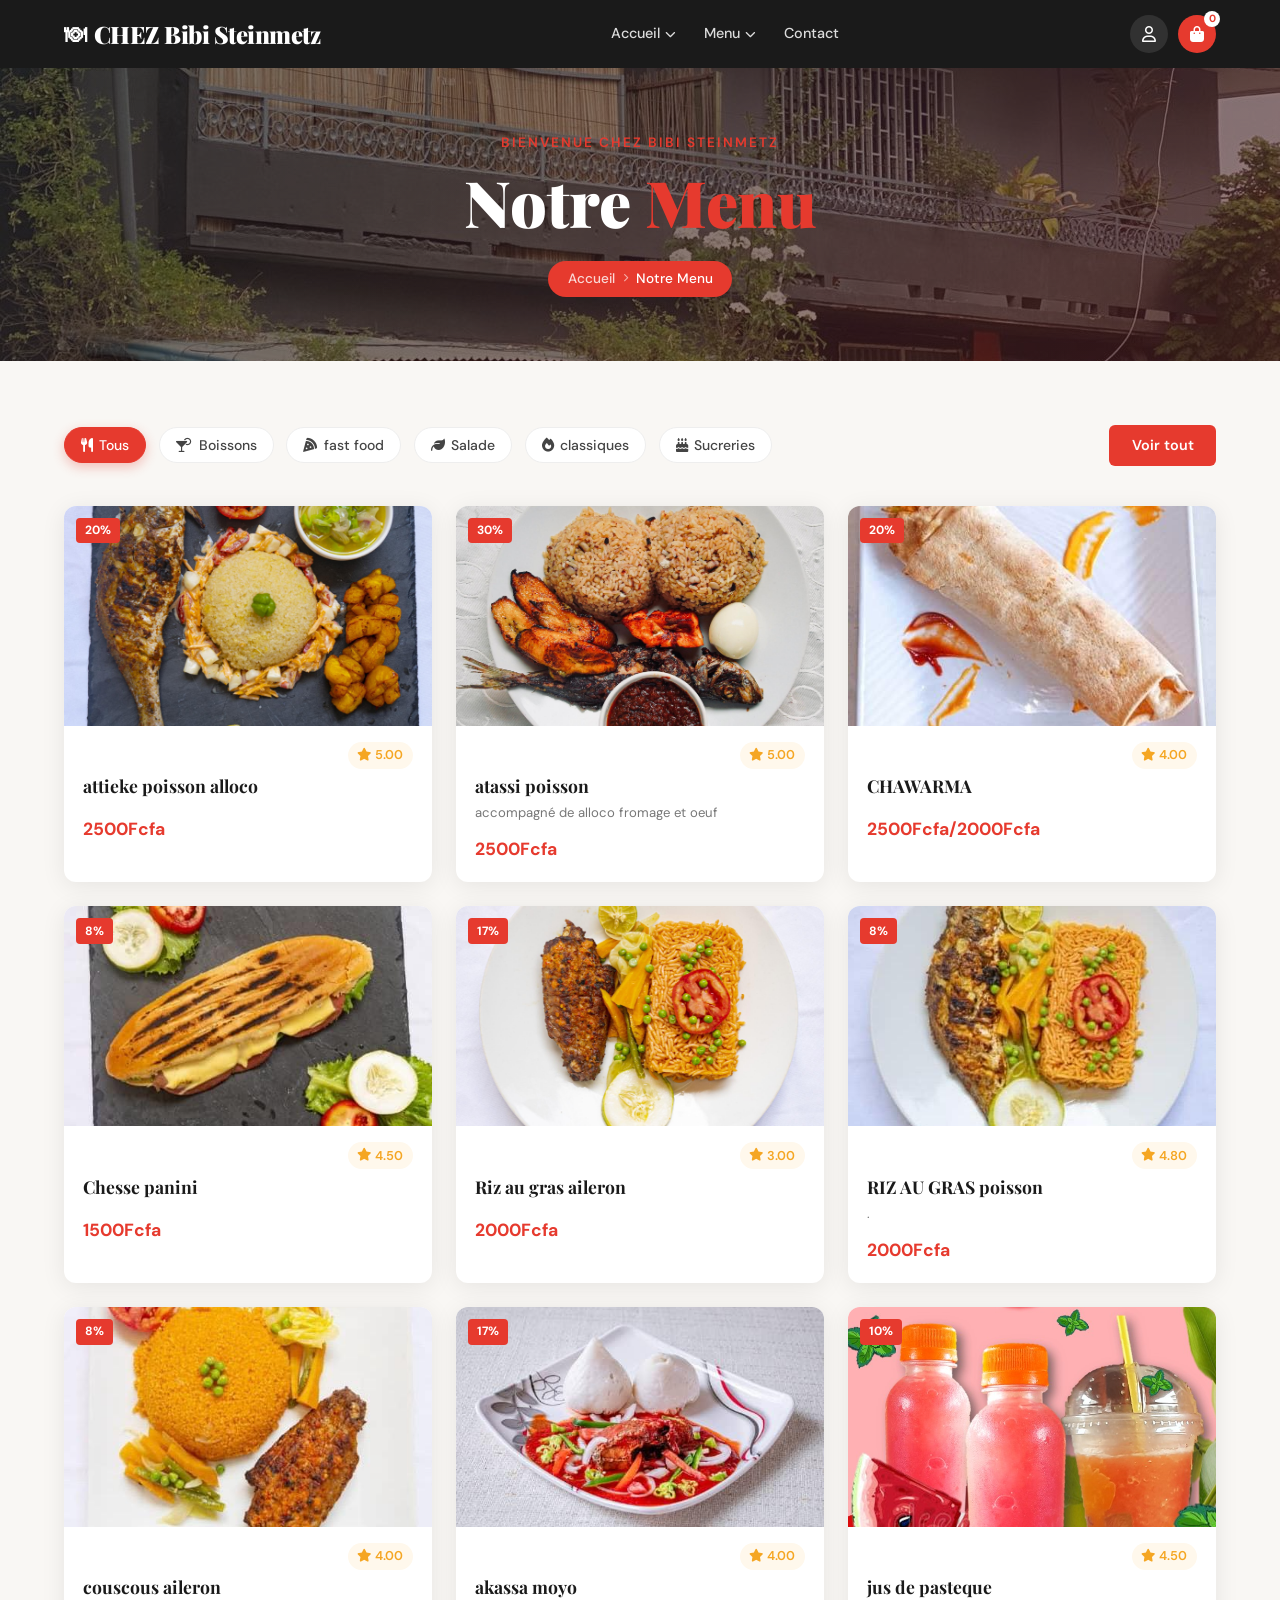
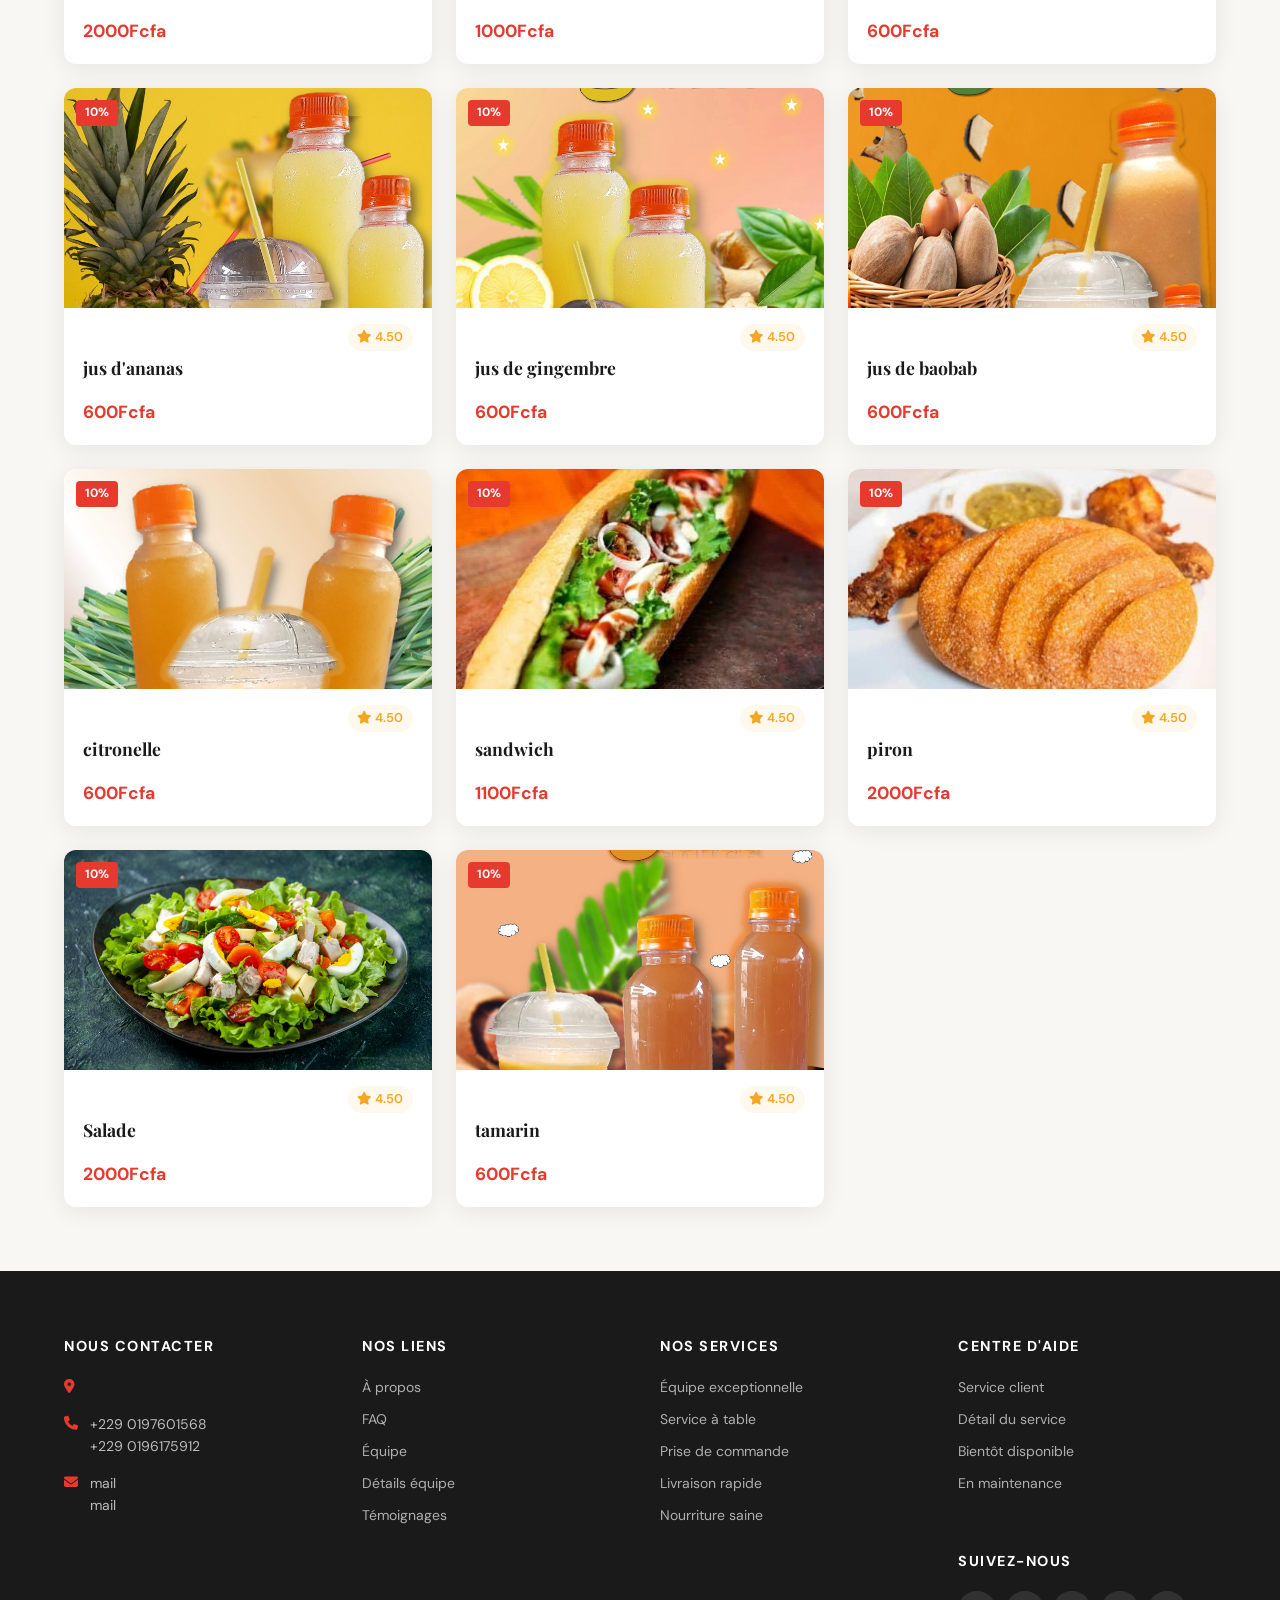
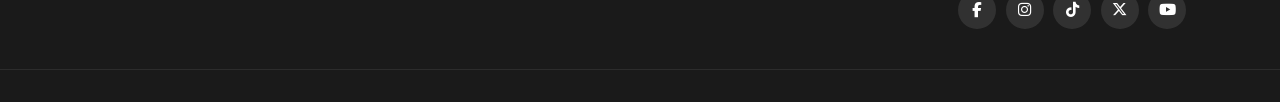
==== index.html @ c436e73c "premier commit" ====
<!DOCTYPE html>
<html lang="fr">
<head>
  <meta charset="UTF-8" />
  <meta name="viewport" content="width=device-width, initial-scale=1.0"/>
  <title>CHEZ Bibi Steinmetz</title>
  <link rel="stylesheet" href="style.css" />
  <!-- Google Fonts -->
  <link href="https://fonts.googleapis.com/css2?family=Playfair+Display:wght@700;900&family=DM+Sans:wght@300;400;500;600&display=swap" rel="stylesheet"/>
  <!-- Font Awesome pour les icônes -->
  <link rel="stylesheet" href="https://cdnjs.cloudflare.com/ajax/libs/font-awesome/6.5.0/css/all.min.css"/>
</head>
<body>

  <!-- ========================================
       HEADER / NAVIGATION
  ======================================== -->
  <header class="header" id="header">
    <div class="container header__inner">

      <!-- Logo -->
      <a href="#" class="header__logo">
        <span class="logo-icon">🍽</span>
        <span class="logo-text">CHEZ Bibi Steinmetz</span>
      </a>

      <!-- Navigation principale -->
      <nav class="header__nav" id="mainNav">
        <ul class="nav__list">
          <li class="nav__item nav__item--dropdown">
            <a href="#">Accueil <i class="fa-solid fa-chevron-down fa-xs"></i></a>
            <ul class="dropdown">
              <li><a href="#">Bienvenue</a></li>
              <li><a href="#">Notre histoire</a></li>
            </ul>
          </li>
          
          <li class="nav__item nav__item--dropdown">
            <a href="#">Menu <i class="fa-solid fa-chevron-down fa-xs"></i></a>
            <ul class="dropdown">
              <li><a href="#">Menu du jour</a></li>
              <li><a href="#">Carte complète</a></li>
            </ul>
          </li>
          
          <li class="nav__item">
            <a href="#verbas">Contact</a>
          </li>
        </ul>
      </nav>

      <!-- Actions header (compte + panier) -->
      <div class="header__actions">
        <a href="#" class="header__btn" aria-label="Mon compte">
          <i class="fa-regular fa-user"></i>
        </a>
        <a href="#" class="header__btn header__btn--cart" aria-label="Panier">
          <i class="fa-solid fa-bag-shopping"></i>
          <span class="cart-count">0</span>
        </a>
        <!-- Hamburger (mobile) -->
        <button class="hamburger" id="hamburger" aria-label="Menu">
          <span></span><span></span><span></span>
        </button>
      </div>

    </div>
  </header>

  <!-- ========================================
       HERO SECTION
  ======================================== -->
  <section class="hero">
    <div class="hero__overlay"></div>
    <img src="image1.jpeg" alt="Fond du restaurant" class="hero__bg" data-placeholder=""/>
    <div class="container hero__content">
      <p class="hero__eyebrow">Bienvenue Chez Bibi Steinmetz</p>
      <h1 class="hero__title">Notre <em>Menu</em></h1>
      <!-- Fil d'Ariane -->
      <nav class="breadcrumb" aria-label="Fil d'Ariane">
        <a href="#">Accueil</a>
        <span class="breadcrumb__sep"><i class="fa-solid fa-chevron-right fa-xs"></i></span>
        <span> Notre Menu </span>
      </nav>
    </div>
  </section>

  <!-- ========================================
       SECTION MENU
  ======================================== -->
  <section class="menu-section" id="menu">
    <div class="container">

      <!-- Filtres catégories -->
      <div class="menu-filters" role="tablist" aria-label="Catégories du menu">
        <button class="filter-btn filter-btn--active" data-filter="all" role="tab">
          <i class="fa-solid fa-utensils"></i> Tous
        </button>
        <button class="filter-btn" data-filter="drinks" role="tab">
          <i class="fa-solid fa-martini-glass-citrus"></i> Boissons
        </button>
        <button class="filter-btn" data-filter="pizza" role="tab">
          <i class="fa-solid fa-pizza-slice"></i> fast food
        </button>
        <button class="filter-btn" data-filter="salad" role="tab">
          <i class="fa-solid fa-leaf"></i> Salade
        </button>
        <button class="filter-btn" data-filter="spicy" role="tab">
          <i class="fa-solid fa-fire"></i> classiques
        </button>
        <button class="filter-btn" data-filter="sweets" role="tab">
          <i class="fa-solid fa-cake-candles"></i> Sucreries
        </button>
        <a href="#" class="btn btn--primary menu-filters__cta">Voir tout</a>
      </div>

      <!-- Grille des plats -->
      <div class="menu-grid" id="menuGrid">

        <!-- ---- CARTE 1 ---- -->
        <article class="menu-card" data-category="spicy">
          <div class="menu-card__img-wrap">
            <span class="menu-card__badge">20%</span>
            <img src="ATT.jpeg" alt=" " class="menu-card__img" data-placeholder=" "/>
            <div class="menu-card__overlay">
              <button class="menu-card__quick-add" aria-label="Ajouter au panier">
                <i class="fa-solid fa-cart-plus"></i>
              </button>
            </div>
          </div>
          <div class="menu-card__body">
            <div class="menu-card__meta">
              <span class="menu-card__rating"><i class="fa-solid fa-star"></i> 5.00</span>
            </div>
            <h3 class="menu-card__title">attieke poisson alloco</h3>
            <p class="menu-card__desc"></p>
            <span class="menu-card__price">2500Fcfa</span>
          </div>
        </article>

        <!-- ---- CARTE 2 ---- -->
        <article class="menu-card" data-category="spicy">
          <div class="menu-card__img-wrap">
            <span class="menu-card__badge">30%</span>
            <img src="atss.jpeg" alt=" " class="menu-card__img" data-placeholder=" "/>
            <div class="menu-card__overlay">
              <button class="menu-card__quick-add" aria-label="Ajouter au panier">
                <i class="fa-solid fa-cart-plus"></i>
              </button>
            </div>
          </div>
          <div class="menu-card__body">
            <div class="menu-card__meta">
              <span class="menu-card__rating"><i class="fa-solid fa-star"></i> 5.00</span>
            </div>
            <h3 class="menu-card__title">atassi poisson </h3>
            <p class="menu-card__desc">accompagné de alloco fromage et oeuf </p>
            <span class="menu-card__price">2500Fcfa</span>
          </div>
        </article>

        <!-- ---- CARTE 3 ---- -->
        <article class="menu-card" data-category="pizza">
          <div class="menu-card__img-wrap">
            <span class="menu-card__badge">20%</span>
            <img src="chawarma.jpeg" alt="" class="menu-card__img" data-placeholder=""/>
            <div class="menu-card__overlay">
              <button class="menu-card__quick-add" aria-label="Ajouter au panier">
                <i class="fa-solid fa-cart-plus"></i>
              </button>
            </div>
          </div>
          <div class="menu-card__body">
            <div class="menu-card__meta">
              <span class="menu-card__rating"><i class="fa-solid fa-star"></i> 4.00</span>
            </div>
            <h3 class="menu-card__title">CHAWARMA</h3>
            <p class="menu-card__desc"></p>
            <span class="menu-card__price">2500Fcfa/2000Fcfa</span>
          </div>
        </article>

        <!-- ---- CARTE 4 ---- -->
        <article class="menu-card" data-category="pizza">
          <div class="menu-card__img-wrap">
            <span class="menu-card__badge">8%</span>
            <img src="paninicheese.jpeg" alt=" " class="menu-card__img" data-placeholder=" "/>
            <div class="menu-card__overlay">
              <button class="menu-card__quick-add" aria-label="Ajouter au panier">
                <i class="fa-solid fa-cart-plus"></i>
              </button>
            </div>
          </div>
          <div class="menu-card__body">
            <div class="menu-card__meta">
              <span class="menu-card__rating"><i class="fa-solid fa-star"></i> 4.50</span>
            </div>
            <h3 class="menu-card__title">Chesse panini</h3>
            <p class="menu-card__desc"></p>
            <span class="menu-card__price">1500Fcfa</span>
          </div>
        </article>

        <!-- ---- CARTE 5 ---- -->
        <article class="menu-card" data-category="spicy">
          <div class="menu-card__img-wrap">
            <span class="menu-card__badge">17%</span>
            <img src="RGAILERON.jpeg" alt=" " class="menu-card__img" data-placeholder=" "/>
            <div class="menu-card__overlay">
              <button class="menu-card__quick-add" aria-label="Ajouter au panier">
                <i class="fa-solid fa-cart-plus"></i>
              </button>
            </div>
          </div>
          <div class="menu-card__body">
            <div class="menu-card__meta">
              <span class="menu-card__rating"><i class="fa-solid fa-star"></i> 3.00</span>
            </div>
            <h3 class="menu-card__title">Riz au gras aileron</h3>
            <p class="menu-card__desc">   </p>
            <span class="menu-card__price">2000Fcfa</span>
          </div>
        </article>

        <!-- ---- CARTE 6 ---- -->
        <article class="menu-card" data-category="spicy">
          <div class="menu-card__img-wrap">
            <span class="menu-card__badge">8%</span>
            <img src="RGPOISSON.jpeg" alt="" class="menu-card__img" data-placeholder=""/>
            <div class="menu-card__overlay">
              <button class="menu-card__quick-add" aria-label="Ajouter au panier">
                <i class="fa-solid fa-cart-plus"></i>
              </button>
            </div>
          </div>
          <div class="menu-card__body">
            <div class="menu-card__meta">
              <span class="menu-card__rating"><i class="fa-solid fa-star"></i> 4.80</span>
            </div>
            <h3 class="menu-card__title">RIZ AU GRAS poisson</h3>
            <p class="menu-card__desc">.</p>
            <span class="menu-card__price">2000Fcfa</span>
          </div>
        </article>

        <!-- ---- CARTE 7 ---- -->
        <article class="menu-card" data-category="spicy">
          <div class="menu-card__img-wrap">
            <span class="menu-card__badge">8%</span>
            <img src="ccaileron.jpeg" alt="" class="menu-card__img" data-placeholder=""/>
            <div class="menu-card__overlay">
              <button class="menu-card__quick-add" aria-label="Ajouter au panier">
                <i class="fa-solid fa-cart-plus"></i>
              </button>
            </div>
          </div>
          <div class="menu-card__body">
            <div class="menu-card__meta">
              <span class="menu-card__rating"><i class="fa-solid fa-star"></i> 4.00</span>
            </div>
            <h3 class="menu-card__title">couscous aileron</h3>
            <p class="menu-card__desc"></p>
            <span class="menu-card__price">2000Fcfa</span>
          </div>
        </article>

        <!-- ---- CARTE 8 ---- -->
        <article class="menu-card" data-category="spicy">
          <div class="menu-card__img-wrap">
            <span class="menu-card__badge">17%</span>
            <img src="akassa.jpeg" alt="" class="menu-card__img" data-placeholder=""/>
            <div class="menu-card__overlay">
              <button class="menu-card__quick-add" aria-label="Ajouter au panier">
                <i class="fa-solid fa-cart-plus"></i>
              </button>
            </div>
          </div>
          <div class="menu-card__body">
            <div class="menu-card__meta">
              <span class="menu-card__rating"><i class="fa-solid fa-star"></i> 4.00</span>
            </div>
            <h3 class="menu-card__title">akassa moyo</h3>
            <p class="menu-card__desc"></p>
            <span class="menu-card__price">1000Fcfa</span>
          </div>
        </article>

        <!-- ---- CARTE 9 ---- -->
        <article class="menu-card" data-category="drinks">
          <div class="menu-card__img-wrap">
            <span class="menu-card__badge">10%</span>
            <img src="pasteque.jpeg" alt="" class="menu-card__img" data-placeholder=""/>
            <div class="menu-card__overlay">
              <button class="menu-card__quick-add" aria-label="Ajouter au panier">
                <i class="fa-solid fa-cart-plus"></i>
              </button>
            </div>
          </div>
          <div class="menu-card__body">
            <div class="menu-card__meta">
              <span class="menu-card__rating"><i class="fa-solid fa-star"></i> 4.50</span>
            </div>
            <h3 class="menu-card__title">jus de pasteque</h3>
            <p class="menu-card__desc"></p>
            <span class="menu-card__price">600Fcfa</span>
          </div>
        </article>


         <!-- ---- CARTE 10---- -->
        <article class="menu-card" data-category="drinks">
          <div class="menu-card__img-wrap">
            <span class="menu-card__badge">10%</span>
            <img src="ananas.jpeg" alt="" class="menu-card__img" data-placeholder=""/>
            <div class="menu-card__overlay">
              <button class="menu-card__quick-add" aria-label="Ajouter au panier">
                <i class="fa-solid fa-cart-plus"></i>
              </button>
            </div>
          </div>
          <div class="menu-card__body">
            <div class="menu-card__meta">
              <span class="menu-card__rating"><i class="fa-solid fa-star"></i> 4.50</span>
            </div>
            <h3 class="menu-card__title">jus d'ananas</h3>
            <p class="menu-card__desc"></p>
            <span class="menu-card__price">600Fcfa</span>
          </div>
        </article>


         <!-- ---- CARTE 11 ---- -->
        <article class="menu-card" data-category="drinks">
          <div class="menu-card__img-wrap">
            <span class="menu-card__badge">10%</span>
            <img src="gingembre.jpeg" alt="" class="menu-card__img" data-placeholder=""/>
            <div class="menu-card__overlay">
              <button class="menu-card__quick-add" aria-label="Ajouter au panier">
                <i class="fa-solid fa-cart-plus"></i>
              </button>
            </div>
          </div>
          <div class="menu-card__body">
            <div class="menu-card__meta">
              <span class="menu-card__rating"><i class="fa-solid fa-star"></i> 4.50</span>
            </div>
            <h3 class="menu-card__title">jus de gingembre</h3>
            <p class="menu-card__desc"></p>
            <span class="menu-card__price">600Fcfa</span>
          </div>
        </article>


         <!-- ---- CARTE 12 ---- -->
        <article class="menu-card" data-category="drinks">
          <div class="menu-card__img-wrap">
            <span class="menu-card__badge">10%</span>
            <img src="baobab.jpeg" alt="" class="menu-card__img" data-placeholder=""/>
            <div class="menu-card__overlay">
              <button class="menu-card__quick-add" aria-label="Ajouter au panier">
                <i class="fa-solid fa-cart-plus"></i>
              </button>
            </div>
          </div>
          <div class="menu-card__body">
            <div class="menu-card__meta">
              <span class="menu-card__rating"><i class="fa-solid fa-star"></i> 4.50</span>
            </div>
            <h3 class="menu-card__title">jus de baobab</h3>
            <p class="menu-card__desc"></p>
            <span class="menu-card__price">600Fcfa</span>
          </div>
        </article>
         <!-- ---- CARTE 13 ---- -->
        <article class="menu-card" data-category="drinks">
          <div class="menu-card__img-wrap">
            <span class="menu-card__badge">10%</span>
            <img src="citronelle.jpeg" alt="" class="menu-card__img" data-placeholder=""/>
            <div class="menu-card__overlay">
              <button class="menu-card__quick-add" aria-label="Ajouter au panier">
                <i class="fa-solid fa-cart-plus"></i>
              </button>
            </div>
          </div>
          <div class="menu-card__body">
            <div class="menu-card__meta">
              <span class="menu-card__rating"><i class="fa-solid fa-star"></i> 4.50</span>
            </div>
            <h3 class="menu-card__title">citronelle</h3>
            <p class="menu-card__desc"></p>
            <span class="menu-card__price">600Fcfa</span>
          </div>
        </article>
         <!-- ---- CARTE 14 ---- -->
        <article class="menu-card" data-category="pizza">
          <div class="menu-card__img-wrap">
            <span class="menu-card__badge">10%</span>
            <img src="sandwich.jpeg" alt="" class="menu-card__img" data-placeholder=""/>
            <div class="menu-card__overlay">
              <button class="menu-card__quick-add" aria-label="Ajouter au panier">
                <i class="fa-solid fa-cart-plus"></i>
              </button>
            </div>
          </div>
          <div class="menu-card__body">
            <div class="menu-card__meta">
              <span class="menu-card__rating"><i class="fa-solid fa-star"></i> 4.50</span>
            </div>
            <h3 class="menu-card__title">sandwich</h3>
            <p class="menu-card__desc"></p>
            <span class="menu-card__price">1100Fcfa</span>
          </div>
        </article>
         <!-- ---- CARTE 15---- -->
        <article class="menu-card" data-category="spicy">
          <div class="menu-card__img-wrap">
            <span class="menu-card__badge">10%</span>
            <img src="eba.jpeg" alt="" class="menu-card__img" data-placeholder=""/>
            <div class="menu-card__overlay">
              <button class="menu-card__quick-add" aria-label="Ajouter au panier">
                <i class="fa-solid fa-cart-plus"></i>
              </button>
            </div>
          </div>
          <div class="menu-card__body">
            <div class="menu-card__meta">
              <span class="menu-card__rating"><i class="fa-solid fa-star"></i> 4.50</span>
            </div>
            <h3 class="menu-card__title">piron</h3>
            <p class="menu-card__desc"></p>
            <span class="menu-card__price">2000Fcfa</span>
          </div>
        </article>
         <!-- ---- CARTE 16---- -->
        <article class="menu-card" data-category="salad">
          <div class="menu-card__img-wrap">
            <span class="menu-card__badge">10%</span>
            <img src="top-view-homemade-delicious-salad-with-many-ingredients-plate-black-green-mix-colors-background.jpg" alt="" class="menu-card__img" data-placeholder=""/>
            <div class="menu-card__overlay">
              <button class="menu-card__quick-add" aria-label="Ajouter au panier">
                <i class="fa-solid fa-cart-plus"></i>
              </button>
            </div>
          </div>
          <div class="menu-card__body">
            <div class="menu-card__meta">
              <span class="menu-card__rating"><i class="fa-solid fa-star"></i> 4.50</span>
            </div>
            <h3 class="menu-card__title">Salade</h3>
            <p class="menu-card__desc"></p>
            <span class="menu-card__price">2000Fcfa</span>
          </div>
        </article>
         <!-- ---- CARTE 17---- -->
        <article class="menu-card" data-category="drinks">
          <div class="menu-card__img-wrap">
            <span class="menu-card__badge">10%</span>
            <img src="tamarin.jpeg" alt="" class="menu-card__img" data-placeholder=""/>
            <div class="menu-card__overlay">
              <button class="menu-card__quick-add" aria-label="Ajouter au panier">
                <i class="fa-solid fa-cart-plus"></i>
              </button>
            </div>
          </div>
          <div class="menu-card__body">
            <div class="menu-card__meta">
              <span class="menu-card__rating"><i class="fa-solid fa-star"></i> 4.50</span>
            </div>
            <h3 class="menu-card__title">tamarin</h3>
            <p class="menu-card__desc"></p>
            <span class="menu-card__price">600Fcfa</span>
          </div>
        </article>
        
        
        



      </div><!-- /menu-grid -->
    </div>
  </section>

  <!-- ========================================
       FOOTER
  ======================================== -->
  <footer class="footer" id="verbas">
    <div class="container footer__grid">

      <!-- Colonne 1 — Contact -->
      <div class="footer__col">
        <h4 class="footer__heading">Nous Contacter</h4>
        <ul class="footer__contact-list">
          <li>
            <i class="fa-solid fa-location-dot footer__icon"></i>
            <span><br></span>
          </li>
          <li>
            <i class="fa-solid fa-phone footer__icon"></i>
            <span>+229 0197601568<br>+229 0196175912</span>
          </li>
          <li>
            <i class="fa-solid fa-envelope footer__icon"></i>
            <span>
              <a href="dam.bibi3@gmail.com">mail</a><br>
              <a href="mailto:info@exam">mail</a>
            </span>
          </li>
        </ul>
      </div>

      <!-- Colonne 2 — Liens -->
      <div class="footer__col">
        <h4 class="footer__heading">Nos Liens</h4>
        <ul class="footer__links">
          <li><a href="#">À propos</a></li>
          <li><a href="#">FAQ</a></li>
          <li><a href="#">Équipe</a></li>
          <li><a href="#">Détails équipe</a></li>
          <li><a href="#">Témoignages</a></li>
        </ul>
      </div>

      <!-- Colonne 3 — Services -->
      <div class="footer__col">
        <h4 class="footer__heading">Nos Services</h4>
        <ul class="footer__links">
          <li><a href="#">Équipe exceptionnelle</a></li>
          <li><a href="#">Service à table</a></li>
          <li><a href="#">Prise de commande</a></li>
          <li><a href="#">Livraison rapide</a></li>
          <li><a href="#">Nourriture saine</a></li>
        </ul>
      </div>

      <!-- Colonne 4 — Aide + Réseaux sociaux -->
      <div class="footer__col">
        <h4 class="footer__heading">Centre d'aide</h4>
        <ul class="footer__links">
          <li><a href="#">Service client</a></li>
          <li><a href="#">Détail du service</a></li>
          <li><a href="#">Bientôt disponible</a></li>
          <li><a href="#">En maintenance</a></li>
          <li><a href="#"></a></li>
        </ul>

        <!-- Réseaux sociaux -->
        <div class="footer__social">
          <h4 class="footer__heading footer__heading--social">Suivez-nous</h4>
          <div class="social-links">
            <!-- Facebook -->
            <a href="https://www.facebook.com/share/1UNjU7PYBx/?mibextid=wwXIfr" target="_blank" rel="noopener noreferrer" class="social-links__btn social-links__btn--facebook" aria-label="Facebook">
              <i class="fa-brands fa-facebook-f"></i>
            </a>
            <!-- Instagram -->
            <a href="https://www.instagram.com/bibisteinmetz1?igsh=YnMxNjMzOW91Y3I0&utm_source=qr" target="_blank" rel="noopener noreferrer" class="social-links__btn social-links__btn--instagram" aria-label="Instagram">
              <i class="fa-brands fa-instagram"></i>
            </a>
            <!-- TikTok -->
            <a href="https://www.tiktok.com/@bibisteinmetz24?_r=1&_t=ZS-95FmIN9PRcD" target="_blank" rel="noopener noreferrer" class="social-links__btn social-links__btn--tiktok" aria-label="TikTok">
              <i class="fa-brands fa-tiktok"></i>
            </a>
            <!-- Twitter / X -->
            <a href="https://twitter.com" target="_blank" rel="noopener noreferrer" class="social-links__btn social-links__btn--twitter" aria-label="Twitter / X">
              <i class="fa-brands fa-x-twitter"></i>
            </a>
            <!-- YouTube -->
            <a href="https://youtube.com" target="_blank" rel="noopener noreferrer" class="social-links__btn social-links__btn--youtube" aria-label="YouTube">
              <i class="fa-brands fa-youtube"></i>
            </a>
          </div>
        </div>
      </div>

    </div><!-- /footer__grid -->

    <!-- Barre de bas de page -->
    <div class="footer__bottom">
      <div class="container footer__bottom-inner">
        <p class="footer__copy"></p>
        <p class="footer__website"></p>
        <p class="footer__credit"> <a href="#"></a></p>
      </div>
    </div>

  </footer>

  <!-- Bouton retour en haut -->
  <button class="scroll-top" id="scrollTop" aria-label="Retour en haut">
    <i class="fa-solid fa-arrow-up"></i>
  </button>

  <!-- ========================================
       SCRIPTS
  ======================================== -->
  <script>
    /* --- Hamburger mobile --- */
    const hamburger = document.getElementById('hamburger');
    const mainNav   = document.getElementById('mainNav');
    hamburger.addEventListener('click', () => {
      mainNav.classList.toggle('is-open');
      hamburger.classList.toggle('is-active');
    });

    /* --- Header sticky shadow --- */
    window.addEventListener('scroll', () => {
      document.getElementById('header').classList.toggle('header--scrolled', window.scrollY > 50);
    });

    /* --- Filtres du menu --- */
    /* --- Filtres du menu --- */
const filterBtns = document.querySelectorAll('.filter-btn');
const menuCards  = document.querySelectorAll('.menu-card');

filterBtns.forEach(btn => {
  btn.addEventListener('click', () => {
    filterBtns.forEach(b => b.classList.remove('filter-btn--active'));
    btn.classList.add('filter-btn--active');

    const filter = btn.dataset.filter;
    menuCards.forEach(card => {
      // "all" affiche TOUT, sinon on vérifie la catégorie
      if (filter === 'all') {
        card.style.display = '';
      } else {
        card.style.display = card.dataset.category === filter ? '' : 'none';
      }
    });
  });
});

    /* --- Remplacement placeholder photos --- */
    document.querySelectorAll('img[data-placeholder]').forEach(img => {
      if (!img.src || img.src === window.location.href) {
        img.alt = img.dataset.placeholder;
        img.style.background = '#e8e0d5';
        /* Affiche "PHOTO" en overlay si src vide */
        const wrap = img.closest('.menu-card__img-wrap, .hero');
        if (wrap && !wrap.querySelector('.ph-label')) {
          const lbl = document.createElement('span');
          lbl.className = 'ph-label';
          lbl.textContent = 'PHOTO';
          wrap.appendChild(lbl);
        }
      }
    });

    /* --- Scroll to top --- */
    const scrollTopBtn = document.getElementById('scrollTop');
    window.addEventListener('scroll', () => {
      scrollTopBtn.classList.toggle('visible', window.scrollY > 300);
    });
    scrollTopBtn.addEventListener('click', () => window.scrollTo({ top: 0, behavior: 'smooth' }));
  </script>

</body>
</html>
---- style.css ----
/* ============================================================
   SWIGO RESTAURANT — Feuille de style principale
   Structure :
   1. Variables CSS (couleurs, typo, espacements)
   2. Reset & base
   3. Utilitaires
   4. Header / Navigation
   5. Hero
   6. Section Menu (filtres + grille)
   7. Footer
   8. Bouton retour en haut
   9. Placeholder photos
   10. Responsive (tablette + mobile)
   ============================================================ */

/* ============================================================
   1. VARIABLES CSS
   ============================================================ */
:root {
  /* Palette principale */
  --clr-primary:      #e63a2e;   /* Rouge vif — boutons, badges, accents */
  --clr-primary-dark: #c22d22;   /* Rouge foncé — hover */
  --clr-dark:         #1a1a1a;   /* Fond sombre header/footer */
  --clr-dark-2:       #252525;   /* Fond footer grille */
  --clr-text:         #444444;   /* Texte principal */
  --clr-text-light:   #777777;   /* Texte secondaire */
  --clr-border:       #eeeeee;   /* Bordures subtiles */
  --clr-bg:           #f9f7f4;   /* Fond page */
  --clr-white:        #ffffff;

  /* Étoiles */
  --clr-star:         #f5a623;

  /* Typographie */
  --font-display:     'Playfair Display', Georgia, serif;  /* Titres */
  --font-body:        'DM Sans', sans-serif;               /* Corps */

  /* Espacements */
  --gap-xs:    0.4rem;
  --gap-sm:    0.8rem;
  --gap-md:    1.5rem;
  --gap-lg:    2.5rem;
  --gap-xl:    4rem;

  /* Rayons */
  --radius-sm: 6px;
  --radius-md: 12px;
  --radius-lg: 20px;

  /* Ombres */
  --shadow-card: 0 4px 24px rgba(0,0,0,0.08);
  --shadow-hover: 0 8px 32px rgba(0,0,0,0.14);

  /* Transitions */
  --transition: 0.28s cubic-bezier(.4,0,.2,1);

  /* Largeur conteneur */
  --container-width: 1200px;
}

/* ============================================================
   2. RESET & BASE
   ============================================================ */
*, *::before, *::after {
  box-sizing: border-box;
  margin: 0;
  padding: 0;
}

html {
  scroll-behavior: smooth;
  font-size: 16px;
}

body {
  font-family: var(--font-body);
  color: var(--clr-text);
  background: var(--clr-bg);
  line-height: 1.6;
  -webkit-font-smoothing: antialiased;
}

a {
  color: inherit;
  text-decoration: none;
  transition: color var(--transition);
}

ul { list-style: none; }

img {
  display: block;
  width: 100%;
  height: 100%;
  object-fit: cover;
}

button {
  font-family: var(--font-body);
  cursor: pointer;
  border: none;
  outline: none;
  background: none;
}

/* ============================================================
   3. UTILITAIRES
   ============================================================ */
.container {
  width: 100%;
  max-width: var(--container-width);
  margin-inline: auto;
  padding-inline: 1.5rem;
}

.btn {
  display: inline-flex;
  align-items: center;
  gap: var(--gap-xs);
  padding: 0.55rem 1.4rem;
  border-radius: var(--radius-sm);
  font-weight: 600;
  font-size: 0.9rem;
  transition: background var(--transition), transform var(--transition), box-shadow var(--transition);
}

.btn--primary {
  background: var(--clr-primary);
  color: var(--clr-white);
}

.btn--primary:hover {
  background: var(--clr-primary-dark);
  transform: translateY(-2px);
  box-shadow: 0 4px 16px rgba(230,58,46,0.35);
}

/* ============================================================
   4. HEADER / NAVIGATION
   ============================================================ */
.header {
  position: sticky;
  top: 0;
  z-index: 1000;
  background: var(--clr-dark);
  transition: box-shadow var(--transition);
}

.header--scrolled {
  box-shadow: 0 2px 20px rgba(0,0,0,0.35);
}

.header__inner {
  display: flex;
  align-items: center;
  justify-content: space-between;
  gap: var(--gap-md);
  height: 68px;
}

/* Logo */
.header__logo {
  display: flex;
  align-items: center;
  gap: 0.5rem;
  color: var(--clr-white);
  font-family: var(--font-display);
  font-size: 1.5rem;
  font-weight: 900;
  letter-spacing: -0.5px;
}

.logo-icon {
  font-size: 1.4rem;
}

/* Nav liste */
.header__nav .nav__list {
  display: flex;
  align-items: center;
  gap: 0.25rem;
}

.nav__item > a {
  display: flex;
  align-items: center;
  gap: 0.3rem;
  color: rgba(255,255,255,0.85);
  font-size: 0.9rem;
  font-weight: 500;
  padding: 0.45rem 0.75rem;
  border-radius: var(--radius-sm);
  transition: color var(--transition), background var(--transition);
}

.nav__item > a:hover,
.nav__item > a:focus {
  color: var(--clr-white);
  background: rgba(255,255,255,0.08);
}

/* Dropdown */
.nav__item--dropdown {
  position: relative;
}

.dropdown {
  display: none;
  position: absolute;
  top: calc(100% + 8px);
  left: 0;
  min-width: 170px;
  background: var(--clr-white);
  border-radius: var(--radius-md);
  box-shadow: var(--shadow-hover);
  padding: 0.5rem 0;
  z-index: 200;
}

.dropdown li a {
  display: block;
  padding: 0.55rem 1.2rem;
  color: var(--clr-text);
  font-size: 0.875rem;
  transition: background var(--transition), color var(--transition);
}

.dropdown li a:hover {
  background: var(--clr-bg);
  color: var(--clr-primary);
}

.nav__item--dropdown:hover .dropdown,
.nav__item--dropdown:focus-within .dropdown {
  display: block;
  animation: fadeDown 0.2s ease;
}

@keyframes fadeDown {
  from { opacity: 0; transform: translateY(-8px); }
  to   { opacity: 1; transform: translateY(0); }
}

/* Actions (user + cart) */
.header__actions {
  display: flex;
  align-items: center;
  gap: 0.6rem;
}

.header__btn {
  display: flex;
  align-items: center;
  justify-content: center;
  width: 38px;
  height: 38px;
  border-radius: 50%;
  color: var(--clr-white);
  font-size: 1rem;
  background: rgba(255,255,255,0.1);
  transition: background var(--transition);
  position: relative;
}

.header__btn:hover { background: rgba(255,255,255,0.2); }

.header__btn--cart { background: var(--clr-primary); }
.header__btn--cart:hover { background: var(--clr-primary-dark); }

.cart-count {
  position: absolute;
  top: -4px;
  right: -4px;
  background: var(--clr-white);
  color: var(--clr-primary);
  font-size: 0.65rem;
  font-weight: 700;
  width: 16px;
  height: 16px;
  border-radius: 50%;
  display: flex;
  align-items: center;
  justify-content: center;
}

/* Hamburger */
.hamburger {
  display: none;
  flex-direction: column;
  gap: 5px;
  padding: 6px;
}

.hamburger span {
  display: block;
  width: 24px;
  height: 2px;
  background: var(--clr-white);
  border-radius: 2px;
  transition: transform var(--transition), opacity var(--transition);
}

.hamburger.is-active span:nth-child(1) { transform: translateY(7px) rotate(45deg); }
.hamburger.is-active span:nth-child(2) { opacity: 0; }
.hamburger.is-active span:nth-child(3) { transform: translateY(-7px) rotate(-45deg); }

/* ============================================================
   5. HERO
   ============================================================ */
.hero {
  position: relative;
  min-height: 280px;
  display: flex;
  align-items: center;
  overflow: hidden;
  background: var(--clr-dark);
}

.hero__bg {
  position: absolute;
  inset: 0;
  width: 100%;
  height: 100%;
  object-fit: cover;
  opacity: 0.4;
}

.hero__overlay {
  position: absolute;
  inset: 0;
  background: linear-gradient(135deg, rgba(26,26,26,0.85) 0%, rgba(230,58,46,0.3) 100%);
}

.hero__content {
  position: relative;
  z-index: 2;
  text-align: center;
  padding-block: var(--gap-xl);
}

.hero__eyebrow {
  color: var(--clr-primary);
  font-size: 0.85rem;
  font-weight: 600;
  letter-spacing: 2px;
  text-transform: uppercase;
  margin-bottom: var(--gap-sm);
}

.hero__title {
  font-family: var(--font-display);
  font-size: clamp(2.5rem, 6vw, 4rem);
  font-weight: 900;
  color: var(--clr-white);
  line-height: 1.1;
  margin-bottom: var(--gap-md);
}

.hero__title em {
  color: var(--clr-primary);
  font-style: normal;
}

/* Fil d'Ariane */
.breadcrumb {
  display: inline-flex;
  align-items: center;
  gap: 0.5rem;
  background: var(--clr-primary);
  color: var(--clr-white);
  padding: 0.45rem 1.2rem;
  border-radius: 50px;
  font-size: 0.85rem;
  font-weight: 500;
}

.breadcrumb a {
  color: rgba(255,255,255,0.8);
}

.breadcrumb a:hover { color: var(--clr-white); }

.breadcrumb__sep {
  color: rgba(255,255,255,0.6);
  font-size: 0.7rem;
}

/* ============================================================
   6. SECTION MENU
   ============================================================ */
.menu-section {
  padding-block: var(--gap-xl);
}

/* --- Filtres --- */
.menu-filters {
  display: flex;
  flex-wrap: wrap;
  align-items: center;
  gap: var(--gap-sm);
  margin-bottom: var(--gap-lg);
}

.filter-btn {
  display: inline-flex;
  align-items: center;
  gap: 0.4rem;
  padding: 0.5rem 1rem;
  border-radius: 50px;
  font-size: 0.875rem;
  font-weight: 500;
  color: var(--clr-text);
  border: 1.5px solid var(--clr-border);
  background: var(--clr-white);
  transition: all var(--transition);
}

.filter-btn:hover {
  border-color: var(--clr-primary);
  color: var(--clr-primary);
}

.filter-btn--active {
  background: var(--clr-primary);
  border-color: var(--clr-primary);
  color: var(--clr-white);
  box-shadow: 0 4px 12px rgba(230,58,46,0.3);
}

.menu-filters__cta {
  margin-left: auto; /* Pousse le bouton à droite */
}

/* --- Grille --- */
.menu-grid {
  display: grid;
  grid-template-columns: repeat(3, 1fr);
  gap: var(--gap-md);
}

/* --- Carte produit --- */
.menu-card {
  background: var(--clr-white);
  border-radius: var(--radius-md);
  box-shadow: var(--shadow-card);
  overflow: hidden;
  transition: transform var(--transition), box-shadow var(--transition);
}

.menu-card:hover {
  transform: translateY(-6px);
  box-shadow: var(--shadow-hover);
}

/* Wrapper image */
.menu-card__img-wrap {
  position: relative;
  height: 220px;
  overflow: hidden;
}

.menu-card__img {
  width: 100%;
  height: 100%;
  object-fit: cover;
  transition: transform 0.4s ease;
}

.menu-card:hover .menu-card__img {
  transform: scale(1.06);
}

/* Badge réduction */
.menu-card__badge {
  position: absolute;
  top: 12px;
  left: 12px;
  background: var(--clr-primary);
  color: var(--clr-white);
  font-size: 0.75rem;
  font-weight: 700;
  padding: 0.2rem 0.55rem;
  border-radius: 4px;
  z-index: 2;
}

/* Overlay "ajouter au panier" */
.menu-card__overlay {
  position: absolute;
  inset: 0;
  background: rgba(26,26,26,0.4);
  display: flex;
  align-items: center;
  justify-content: center;
  opacity: 0;
  transition: opacity var(--transition);
  z-index: 3;
}

.menu-card:hover .menu-card__overlay {
  opacity: 1;
}

.menu-card__quick-add {
  background: var(--clr-white);
  color: var(--clr-primary);
  border-radius: 50%;
  width: 48px;
  height: 48px;
  font-size: 1.1rem;
  display: flex;
  align-items: center;
  justify-content: center;
  transition: background var(--transition), color var(--transition), transform var(--transition);
}

.menu-card__quick-add:hover {
  background: var(--clr-primary);
  color: var(--clr-white);
  transform: scale(1.1);
}

/* Corps de la carte */
.menu-card__body {
  padding: 1rem 1.2rem 1.2rem;
}

.menu-card__meta {
  display: flex;
  align-items: center;
  justify-content: flex-end;
  margin-bottom: 0.4rem;
}

.menu-card__rating {
  display: flex;
  align-items: center;
  gap: 0.25rem;
  font-size: 0.8rem;
  font-weight: 600;
  color: var(--clr-star);
  background: #fff8ec;
  padding: 0.2rem 0.6rem;
  border-radius: 50px;
}

.menu-card__title {
  font-family: var(--font-display);
  font-size: 1.1rem;
  font-weight: 700;
  color: var(--clr-dark);
  margin-bottom: 0.35rem;
  line-height: 1.3;
}

.menu-card__desc {
  font-size: 0.82rem;
  color: var(--clr-text-light);
  margin-bottom: 0.75rem;
  line-height: 1.5;
  display: -webkit-box;
  -webkit-line-clamp: 2;
  -webkit-box-orient: vertical;
  overflow: hidden;
}

.menu-card__price {
  font-size: 1.1rem;
  font-weight: 700;
  color: var(--clr-primary);
}

/* ============================================================
   7. FOOTER
   ============================================================ */
.footer {
  background: var(--clr-dark);
  color: rgba(255,255,255,0.7);
  font-size: 0.875rem;
}

.footer__grid {
  display: grid;
  grid-template-columns: repeat(4, 1fr);
  gap: var(--gap-lg);
  padding-block: var(--gap-xl) var(--gap-lg);
}

.footer__heading {
  font-family: var(--font-body);
  font-size: 0.9rem;
  font-weight: 700;
  text-transform: uppercase;
  letter-spacing: 1.5px;
  color: var(--clr-white);
  margin-bottom: 1.1rem;
}

.footer__heading--social {
  margin-top: 1.5rem;
}

/* Contact */
.footer__contact-list {
  display: flex;
  flex-direction: column;
  gap: 0.9rem;
}

.footer__contact-list li {
  display: flex;
  gap: 0.75rem;
  align-items: flex-start;
}

.footer__icon {
  color: var(--clr-primary);
  margin-top: 3px;
  flex-shrink: 0;
}

/* Liens */
.footer__links {
  display: flex;
  flex-direction: column;
  gap: 0.6rem;
}

.footer__links a {
  color: rgba(255,255,255,0.65);
  transition: color var(--transition), padding-left var(--transition);
  display: inline-block;
}

.footer__links a:hover {
  color: var(--clr-primary);
  padding-left: 6px;
}

/* Réseaux sociaux */
.social-links {
  display: flex;
  flex-wrap: wrap;
  gap: 0.6rem;
}

.social-links__btn {
  display: flex;
  align-items: center;
  justify-content: center;
  width: 38px;
  height: 38px;
  border-radius: 50%;
  font-size: 0.95rem;
  color: var(--clr-white);
  transition: transform var(--transition), opacity var(--transition), background var(--transition);
  background: rgba(255,255,255,0.1);
}

.social-links__btn:hover {
  transform: translateY(-3px);
  opacity: 1;
}

/* Couleurs spécifiques par réseau */
.social-links__btn--facebook:hover  { background: #1877f2; }
.social-links__btn--instagram:hover { background: radial-gradient(circle at 30% 107%, #fdf497 0%,#fdf497 5%,#fd5949 45%,#d6249f 60%,#285aeb 90%); }
.social-links__btn--tiktok:hover    { background: #000000; border: 1px solid #69c9d0; }
.social-links__btn--twitter:hover   { background: #000000; }
.social-links__btn--youtube:hover   { background: #ff0000; }

/* Bas de page */
.footer__bottom {
  border-top: 1px solid rgba(255,255,255,0.08);
}

.footer__bottom-inner {
  display: flex;
  align-items: center;
  justify-content: space-between;
  flex-wrap: wrap;
  gap: 0.5rem;
  padding-block: 1rem;
  font-size: 0.8rem;
  color: rgba(255,255,255,0.45);
}

.footer__website {
  font-weight: 600;
  color: rgba(255,255,255,0.7);
}

.footer__credit a {
  color: var(--clr-primary);
  font-weight: 500;
}

/* ============================================================
   8. BOUTON RETOUR EN HAUT
   ============================================================ */
.scroll-top {
  position: fixed;
  bottom: 2rem;
  right: 2rem;
  width: 44px;
  height: 44px;
  border-radius: 50%;
  background: var(--clr-primary);
  color: var(--clr-white);
  font-size: 1rem;
  display: flex;
  align-items: center;
  justify-content: center;
  box-shadow: 0 4px 16px rgba(230,58,46,0.4);
  opacity: 0;
  pointer-events: none;
  transform: translateY(12px);
  transition: opacity var(--transition), transform var(--transition);
  z-index: 999;
}

.scroll-top.visible {
  opacity: 1;
  pointer-events: auto;
  transform: translateY(0);
}

.scroll-top:hover {
  background: var(--clr-primary-dark);
  transform: translateY(-3px);
}

/* ============================================================
   9. PLACEHOLDER PHOTOS
   ============================================================ */
.ph-label {
  position: absolute;
  inset: 0;
  display: flex;
  align-items: center;
  justify-content: center;
  font-family: var(--font-display);
  font-size: 1.4rem;
  font-weight: 700;
  letter-spacing: 3px;
  color: rgba(0,0,0,0.3);
  background: #e0d9d0;
  pointer-events: none;
  z-index: 1;
}

/* Pour le hero spécifiquement */
.hero .ph-label {
  font-size: 2.5rem;
  background: transparent;
  color: rgba(255,255,255,0.15);
  z-index: 1;
}

/* ============================================================
   10. RESPONSIVE
   ============================================================ */

/* --- Tablette (≤ 1024px) --- */
@media (max-width: 1024px) {
  .menu-grid {
    grid-template-columns: repeat(2, 1fr);
  }

  .footer__grid {
    grid-template-columns: repeat(2, 1fr);
  }
}

/* --- Phablet (≤ 768px) --- */
@media (max-width: 768px) {
  /* Navigation mobile */
  .hamburger {
    display: flex;
  }

  .header__nav {
    display: none;
    position: absolute;
    top: 68px;
    left: 0;
    right: 0;
    background: var(--clr-dark);
    padding: 1rem 1.5rem 1.5rem;
    z-index: 900;
    box-shadow: 0 8px 24px rgba(0,0,0,0.3);
  }

  .header__nav.is-open {
    display: block;
  }

  .header__nav .nav__list {
    flex-direction: column;
    align-items: flex-start;
    gap: 0.1rem;
  }

  .nav__item > a {
    padding: 0.7rem 0.5rem;
    width: 100%;
  }

  .dropdown {
    position: static;
    background: rgba(255,255,255,0.06);
    border-radius: var(--radius-sm);
    box-shadow: none;
    display: none;
    padding: 0.25rem 0 0.25rem 1rem;
    margin-top: 0.2rem;
  }

  .nav__item--dropdown:hover .dropdown,
  .nav__item--dropdown:focus-within .dropdown {
    display: block;
  }

  .dropdown li a {
    color: rgba(255,255,255,0.75);
    padding: 0.5rem 0.75rem;
  }

  /* Filtres */
  .menu-filters {
    gap: 0.45rem;
  }

  .menu-filters__cta {
    margin-left: 0;
    width: 100%;
    justify-content: center;
  }

  /* Grille */
  .menu-grid {
    grid-template-columns: repeat(2, 1fr);
  }

  /* Fil d'ariane hero */
  .hero__title {
    font-size: 2.5rem;
  }
}

/* --- Mobile (≤ 500px) --- */
@media (max-width: 500px) {
  .menu-grid {
    grid-template-columns: 1fr;
  }

  .footer__grid {
    grid-template-columns: 1fr;
    gap: var(--gap-lg);
  }

  .footer__bottom-inner {
    flex-direction: column;
    text-align: center;
  }

  .hero__title {
    font-size: 2rem;
  }
}
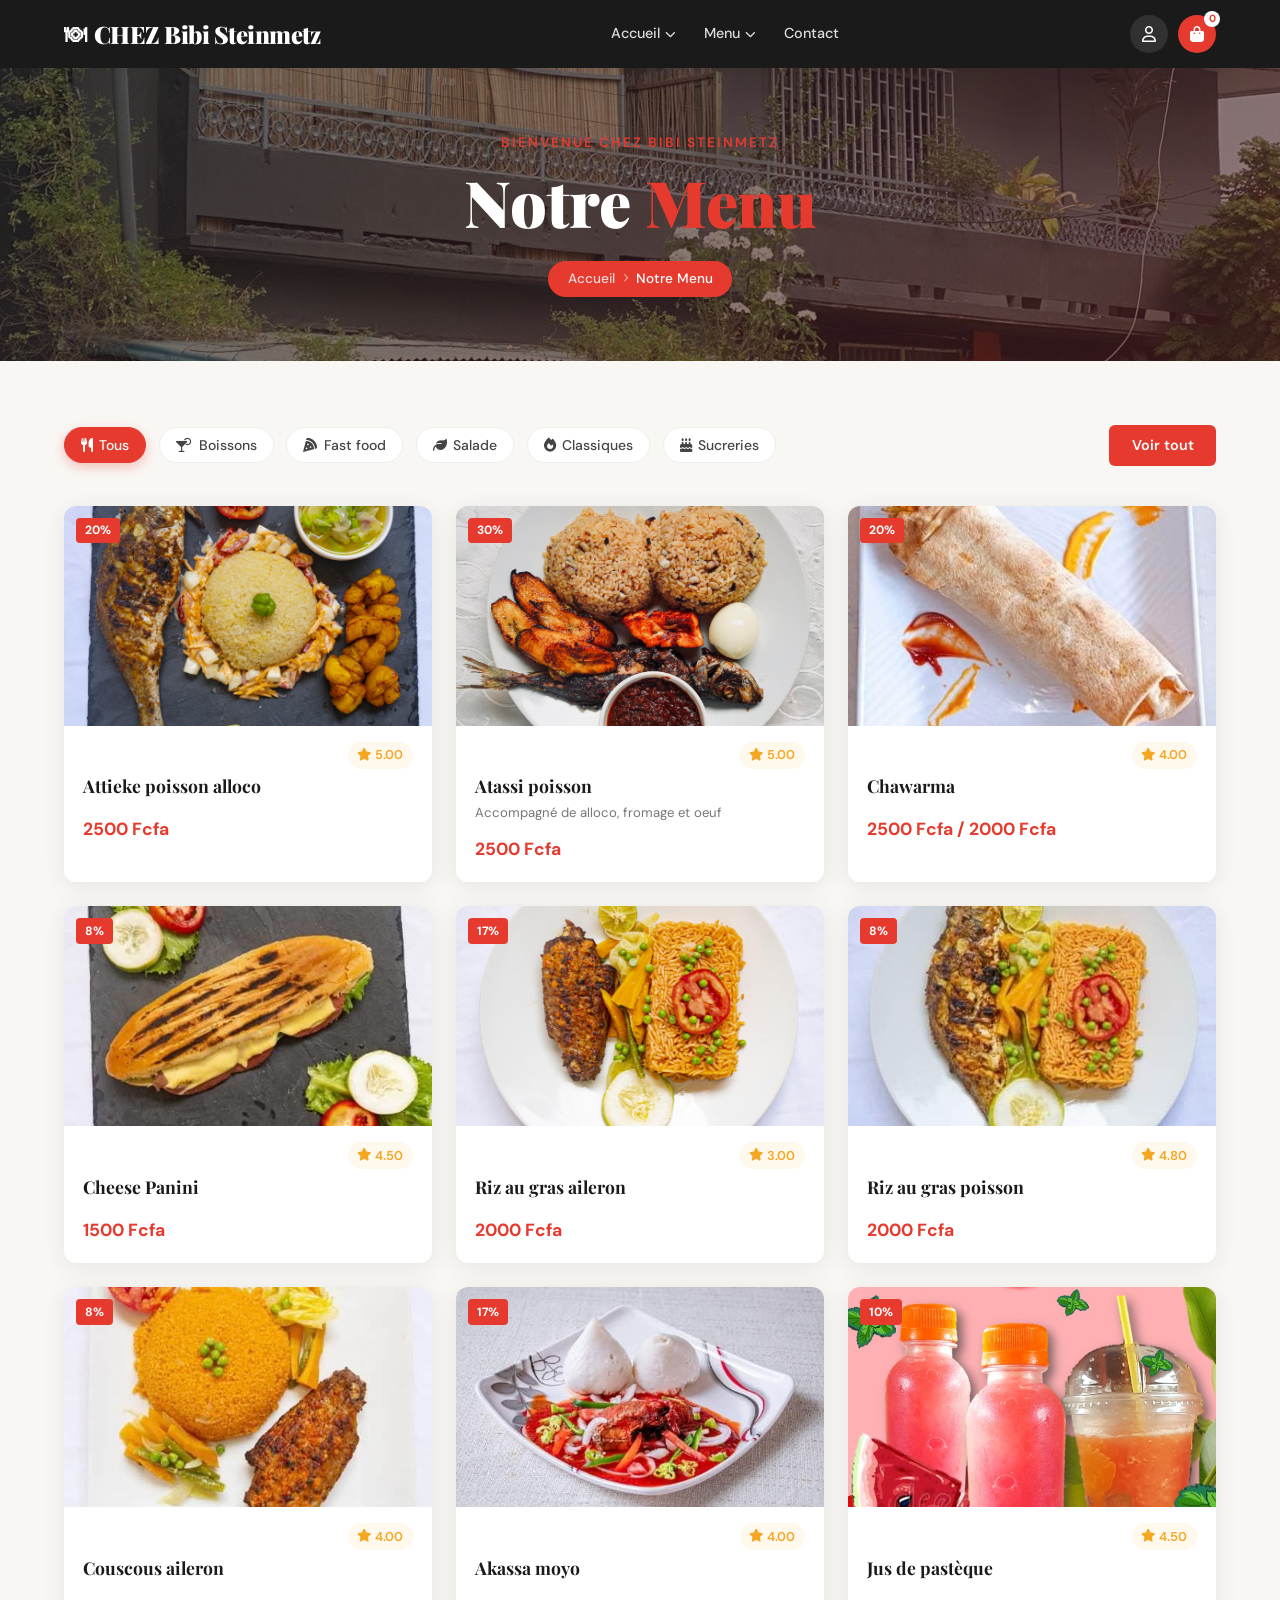
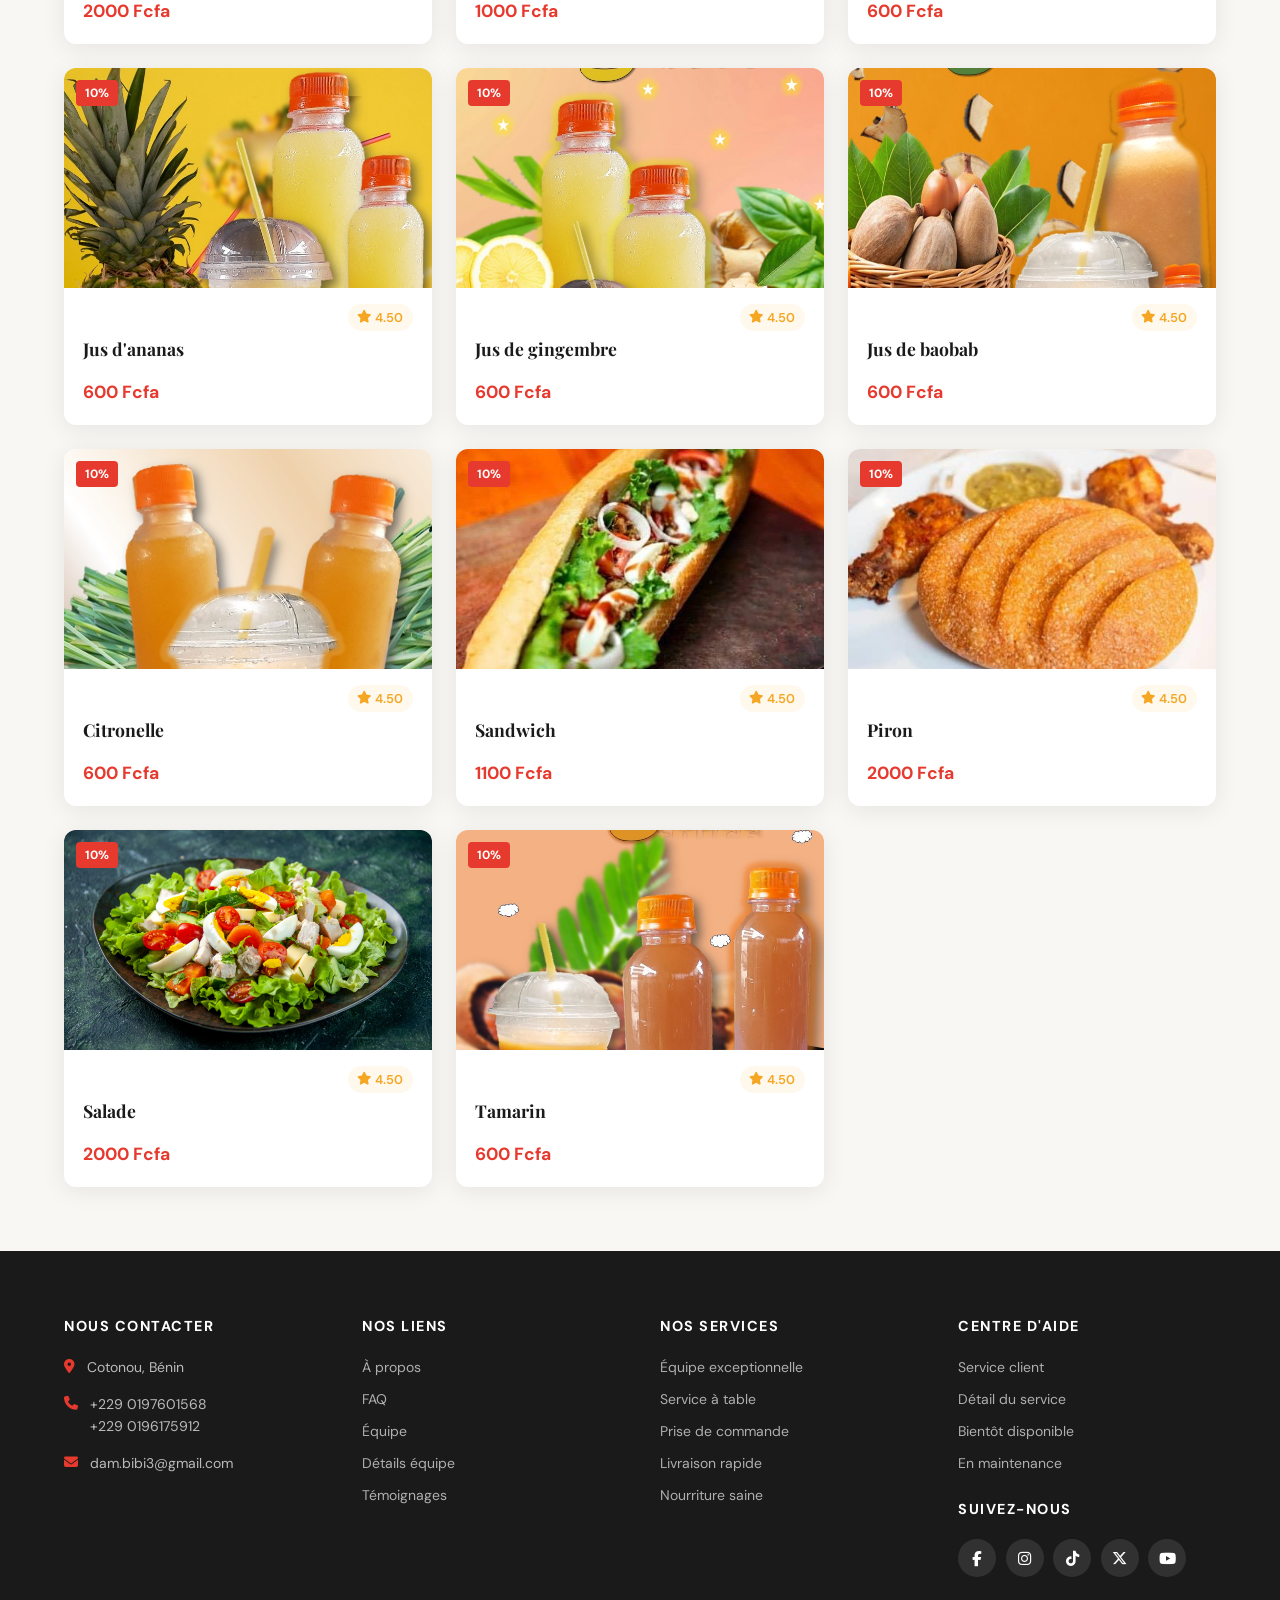
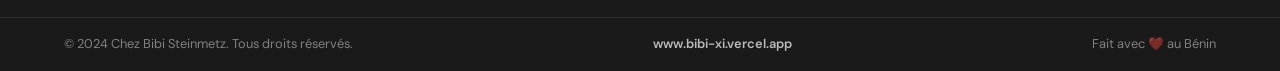
==== commit 3e0a5f81: "essaie2" ====
--- a/index.html
+++ b/index.html
@@ -5,9 +5,7 @@
   <meta name="viewport" content="width=device-width, initial-scale=1.0"/>
   <title>CHEZ Bibi Steinmetz</title>
   <link rel="stylesheet" href="style.css" />
-  <!-- Google Fonts -->
   <link href="https://fonts.googleapis.com/css2?family=Playfair+Display:wght@700;900&family=DM+Sans:wght@300;400;500;600&display=swap" rel="stylesheet"/>
-  <!-- Font Awesome pour les icônes -->
   <link rel="stylesheet" href="https://cdnjs.cloudflare.com/ajax/libs/font-awesome/6.5.0/css/all.min.css"/>
 </head>
 <body>
@@ -17,14 +15,10 @@
   ======================================== -->
   <header class="header" id="header">
     <div class="container header__inner">
-
-      <!-- Logo -->
       <a href="#" class="header__logo">
         <span class="logo-icon">🍽</span>
         <span class="logo-text">CHEZ Bibi Steinmetz</span>
       </a>
-
-      <!-- Navigation principale -->
       <nav class="header__nav" id="mainNav">
         <ul class="nav__list">
           <li class="nav__item nav__item--dropdown">
@@ -34,7 +28,6 @@
               <li><a href="#">Notre histoire</a></li>
             </ul>
           </li>
-          
           <li class="nav__item nav__item--dropdown">
             <a href="#">Menu <i class="fa-solid fa-chevron-down fa-xs"></i></a>
             <ul class="dropdown">
@@ -42,14 +35,11 @@
               <li><a href="#">Carte complète</a></li>
             </ul>
           </li>
-          
           <li class="nav__item">
             <a href="#verbas">Contact</a>
           </li>
         </ul>
       </nav>
-
-      <!-- Actions header (compte + panier) -->
       <div class="header__actions">
         <a href="#" class="header__btn" aria-label="Mon compte">
           <i class="fa-regular fa-user"></i>
@@ -58,12 +48,10 @@
           <i class="fa-solid fa-bag-shopping"></i>
           <span class="cart-count">0</span>
         </a>
-        <!-- Hamburger (mobile) -->
         <button class="hamburger" id="hamburger" aria-label="Menu">
           <span></span><span></span><span></span>
         </button>
       </div>
-
     </div>
   </header>
 
@@ -72,15 +60,14 @@
   ======================================== -->
   <section class="hero">
     <div class="hero__overlay"></div>
-    <img src="image1.jpeg" alt="Fond du restaurant" class="hero__bg" data-placeholder=""/>
+    <img src="image1.jpeg" alt="Fond du restaurant" class="hero__bg"/>
     <div class="container hero__content">
       <p class="hero__eyebrow">Bienvenue Chez Bibi Steinmetz</p>
       <h1 class="hero__title">Notre <em>Menu</em></h1>
-      <!-- Fil d'Ariane -->
       <nav class="breadcrumb" aria-label="Fil d'Ariane">
         <a href="#">Accueil</a>
         <span class="breadcrumb__sep"><i class="fa-solid fa-chevron-right fa-xs"></i></span>
-        <span> Notre Menu </span>
+        <span>Notre Menu</span>
       </nav>
     </div>
   </section>
@@ -100,13 +87,13 @@
           <i class="fa-solid fa-martini-glass-citrus"></i> Boissons
         </button>
         <button class="filter-btn" data-filter="pizza" role="tab">
-          <i class="fa-solid fa-pizza-slice"></i> fast food
+          <i class="fa-solid fa-pizza-slice"></i> Fast food
         </button>
         <button class="filter-btn" data-filter="salad" role="tab">
           <i class="fa-solid fa-leaf"></i> Salade
         </button>
         <button class="filter-btn" data-filter="spicy" role="tab">
-          <i class="fa-solid fa-fire"></i> classiques
+          <i class="fa-solid fa-fire"></i> Classiques
         </button>
         <button class="filter-btn" data-filter="sweets" role="tab">
           <i class="fa-solid fa-cake-candles"></i> Sucreries
@@ -118,98 +105,103 @@
       <div class="menu-grid" id="menuGrid">
 
         <!-- ---- CARTE 1 ---- -->
-        <article class="menu-card" data-category="spicy">
+        <article class="menu-card" data-category="spicy" data-nom="Attieke poisson alloco">
           <div class="menu-card__img-wrap">
             <span class="menu-card__badge">20%</span>
-            <img src="ATT.jpeg" alt=" " class="menu-card__img" data-placeholder=" "/>
-            <div class="menu-card__overlay">
-              <button class="menu-card__quick-add" aria-label="Ajouter au panier">
-                <i class="fa-solid fa-cart-plus"></i>
-              </button>
+            <img src="ATT.jpeg" alt="Attieke poisson alloco" class="menu-card__img"/>
+            <div class="menu-card__overlay">
+              <a href="#" onclick="commanderWhatsapp(this); return false;"
+                 class="menu-card__quick-add" aria-label="Commander sur WhatsApp">
+                <i class="fa-brands fa-whatsapp"></i>
+              </a>
             </div>
           </div>
           <div class="menu-card__body">
             <div class="menu-card__meta">
               <span class="menu-card__rating"><i class="fa-solid fa-star"></i> 5.00</span>
             </div>
-            <h3 class="menu-card__title">attieke poisson alloco</h3>
-            <p class="menu-card__desc"></p>
-            <span class="menu-card__price">2500Fcfa</span>
+            <h3 class="menu-card__title">Attieke poisson alloco</h3>
+            <p class="menu-card__desc"></p>
+            <span class="menu-card__price">2500 Fcfa</span>
           </div>
         </article>
 
         <!-- ---- CARTE 2 ---- -->
-        <article class="menu-card" data-category="spicy">
+        <article class="menu-card" data-category="spicy" data-nom="Atassi poisson">
           <div class="menu-card__img-wrap">
             <span class="menu-card__badge">30%</span>
-            <img src="atss.jpeg" alt=" " class="menu-card__img" data-placeholder=" "/>
-            <div class="menu-card__overlay">
-              <button class="menu-card__quick-add" aria-label="Ajouter au panier">
-                <i class="fa-solid fa-cart-plus"></i>
-              </button>
+            <img src="atss.jpeg" alt="Atassi poisson" class="menu-card__img"/>
+            <div class="menu-card__overlay">
+              <a href="#" onclick="commanderWhatsapp(this); return false;"
+                 class="menu-card__quick-add" aria-label="Commander sur WhatsApp">
+                <i class="fa-brands fa-whatsapp"></i>
+              </a>
             </div>
           </div>
           <div class="menu-card__body">
             <div class="menu-card__meta">
               <span class="menu-card__rating"><i class="fa-solid fa-star"></i> 5.00</span>
             </div>
-            <h3 class="menu-card__title">atassi poisson </h3>
-            <p class="menu-card__desc">accompagné de alloco fromage et oeuf </p>
-            <span class="menu-card__price">2500Fcfa</span>
+            <h3 class="menu-card__title">Atassi poisson</h3>
+            <p class="menu-card__desc">Accompagné de alloco, fromage et oeuf</p>
+            <span class="menu-card__price">2500 Fcfa</span>
           </div>
         </article>
 
         <!-- ---- CARTE 3 ---- -->
-        <article class="menu-card" data-category="pizza">
+        <article class="menu-card" data-category="pizza" data-nom="Chawarma">
           <div class="menu-card__img-wrap">
             <span class="menu-card__badge">20%</span>
-            <img src="chawarma.jpeg" alt="" class="menu-card__img" data-placeholder=""/>
-            <div class="menu-card__overlay">
-              <button class="menu-card__quick-add" aria-label="Ajouter au panier">
-                <i class="fa-solid fa-cart-plus"></i>
-              </button>
+            <img src="chawarma.jpeg" alt="Chawarma" class="menu-card__img"/>
+            <div class="menu-card__overlay">
+              <a href="#" onclick="commanderWhatsapp(this); return false;"
+                 class="menu-card__quick-add" aria-label="Commander sur WhatsApp">
+                <i class="fa-brands fa-whatsapp"></i>
+              </a>
             </div>
           </div>
           <div class="menu-card__body">
             <div class="menu-card__meta">
               <span class="menu-card__rating"><i class="fa-solid fa-star"></i> 4.00</span>
             </div>
-            <h3 class="menu-card__title">CHAWARMA</h3>
-            <p class="menu-card__desc"></p>
-            <span class="menu-card__price">2500Fcfa/2000Fcfa</span>
+            <h3 class="menu-card__title">Chawarma</h3>
+            <p class="menu-card__desc"></p>
+            <span class="menu-card__price">2500 Fcfa / 2000 Fcfa</span>
           </div>
         </article>
 
         <!-- ---- CARTE 4 ---- -->
-        <article class="menu-card" data-category="pizza">
+        <article class="menu-card" data-category="pizza" data-nom="Cheese Panini">
           <div class="menu-card__img-wrap">
             <span class="menu-card__badge">8%</span>
-            <img src="paninicheese.jpeg" alt=" " class="menu-card__img" data-placeholder=" "/>
-            <div class="menu-card__overlay">
-              <button class="menu-card__quick-add" aria-label="Ajouter au panier">
-                <i class="fa-solid fa-cart-plus"></i>
-              </button>
-            </div>
-          </div>
-          <div class="menu-card__body">
-            <div class="menu-card__meta">
-              <span class="menu-card__rating"><i class="fa-solid fa-star"></i> 4.50</span>
-            </div>
-            <h3 class="menu-card__title">Chesse panini</h3>
-            <p class="menu-card__desc"></p>
-            <span class="menu-card__price">1500Fcfa</span>
+            <img src="paninicheese.jpeg" alt="Cheese Panini" class="menu-card__img"/>
+            <div class="menu-card__overlay">
+              <a href="#" onclick="commanderWhatsapp(this); return false;"
+                 class="menu-card__quick-add" aria-label="Commander sur WhatsApp">
+                <i class="fa-brands fa-whatsapp"></i>
+              </a>
+            </div>
+          </div>
+          <div class="menu-card__body">
+            <div class="menu-card__meta">
+              <span class="menu-card__rating"><i class="fa-solid fa-star"></i> 4.50</span>
+            </div>
+            <h3 class="menu-card__title">Cheese Panini</h3>
+            <p class="menu-card__desc"></p>
+            <span class="menu-card__price">1500 Fcfa</span>
           </div>
         </article>
 
         <!-- ---- CARTE 5 ---- -->
-        <article class="menu-card" data-category="spicy">
+        <article class="menu-card" data-category="spicy" data-nom="Riz au gras aileron">
           <div class="menu-card__img-wrap">
             <span class="menu-card__badge">17%</span>
-            <img src="RGAILERON.jpeg" alt=" " class="menu-card__img" data-placeholder=" "/>
-            <div class="menu-card__overlay">
-              <button class="menu-card__quick-add" aria-label="Ajouter au panier">
-                <i class="fa-solid fa-cart-plus"></i>
-              </button>
+            <img src="RGAILERON.jpeg" alt="Riz au gras aileron" class="menu-card__img"/>
+            <div class="menu-card__overlay">
+              <a href="#" onclick="commanderWhatsapp(this); return false;"
+                 class="menu-card__quick-add" aria-label="Commander sur WhatsApp">
+                <i class="fa-brands fa-whatsapp"></i>
+              </a>
             </div>
           </div>
           <div class="menu-card__body">
@@ -217,229 +209,241 @@
               <span class="menu-card__rating"><i class="fa-solid fa-star"></i> 3.00</span>
             </div>
             <h3 class="menu-card__title">Riz au gras aileron</h3>
-            <p class="menu-card__desc">   </p>
-            <span class="menu-card__price">2000Fcfa</span>
+            <p class="menu-card__desc"></p>
+            <span class="menu-card__price">2000 Fcfa</span>
           </div>
         </article>
 
         <!-- ---- CARTE 6 ---- -->
-        <article class="menu-card" data-category="spicy">
+        <article class="menu-card" data-category="spicy" data-nom="Riz au gras poisson">
           <div class="menu-card__img-wrap">
             <span class="menu-card__badge">8%</span>
-            <img src="RGPOISSON.jpeg" alt="" class="menu-card__img" data-placeholder=""/>
-            <div class="menu-card__overlay">
-              <button class="menu-card__quick-add" aria-label="Ajouter au panier">
-                <i class="fa-solid fa-cart-plus"></i>
-              </button>
+            <img src="RGPOISSON.jpeg" alt="Riz au gras poisson" class="menu-card__img"/>
+            <div class="menu-card__overlay">
+              <a href="#" onclick="commanderWhatsapp(this); return false;"
+                 class="menu-card__quick-add" aria-label="Commander sur WhatsApp">
+                <i class="fa-brands fa-whatsapp"></i>
+              </a>
             </div>
           </div>
           <div class="menu-card__body">
             <div class="menu-card__meta">
               <span class="menu-card__rating"><i class="fa-solid fa-star"></i> 4.80</span>
             </div>
-            <h3 class="menu-card__title">RIZ AU GRAS poisson</h3>
-            <p class="menu-card__desc">.</p>
-            <span class="menu-card__price">2000Fcfa</span>
+            <h3 class="menu-card__title">Riz au gras poisson</h3>
+            <p class="menu-card__desc"></p>
+            <span class="menu-card__price">2000 Fcfa</span>
           </div>
         </article>
 
         <!-- ---- CARTE 7 ---- -->
-        <article class="menu-card" data-category="spicy">
+        <article class="menu-card" data-category="spicy" data-nom="Couscous aileron">
           <div class="menu-card__img-wrap">
             <span class="menu-card__badge">8%</span>
-            <img src="ccaileron.jpeg" alt="" class="menu-card__img" data-placeholder=""/>
-            <div class="menu-card__overlay">
-              <button class="menu-card__quick-add" aria-label="Ajouter au panier">
-                <i class="fa-solid fa-cart-plus"></i>
-              </button>
+            <img src="ccaileron.jpeg" alt="Couscous aileron" class="menu-card__img"/>
+            <div class="menu-card__overlay">
+              <a href="#" onclick="commanderWhatsapp(this); return false;"
+                 class="menu-card__quick-add" aria-label="Commander sur WhatsApp">
+                <i class="fa-brands fa-whatsapp"></i>
+              </a>
             </div>
           </div>
           <div class="menu-card__body">
             <div class="menu-card__meta">
               <span class="menu-card__rating"><i class="fa-solid fa-star"></i> 4.00</span>
             </div>
-            <h3 class="menu-card__title">couscous aileron</h3>
-            <p class="menu-card__desc"></p>
-            <span class="menu-card__price">2000Fcfa</span>
+            <h3 class="menu-card__title">Couscous aileron</h3>
+            <p class="menu-card__desc"></p>
+            <span class="menu-card__price">2000 Fcfa</span>
           </div>
         </article>
 
         <!-- ---- CARTE 8 ---- -->
-        <article class="menu-card" data-category="spicy">
+        <article class="menu-card" data-category="spicy" data-nom="Akassa moyo">
           <div class="menu-card__img-wrap">
             <span class="menu-card__badge">17%</span>
-            <img src="akassa.jpeg" alt="" class="menu-card__img" data-placeholder=""/>
-            <div class="menu-card__overlay">
-              <button class="menu-card__quick-add" aria-label="Ajouter au panier">
-                <i class="fa-solid fa-cart-plus"></i>
-              </button>
+            <img src="akassa.jpeg" alt="Akassa moyo" class="menu-card__img"/>
+            <div class="menu-card__overlay">
+              <a href="#" onclick="commanderWhatsapp(this); return false;"
+                 class="menu-card__quick-add" aria-label="Commander sur WhatsApp">
+                <i class="fa-brands fa-whatsapp"></i>
+              </a>
             </div>
           </div>
           <div class="menu-card__body">
             <div class="menu-card__meta">
               <span class="menu-card__rating"><i class="fa-solid fa-star"></i> 4.00</span>
             </div>
-            <h3 class="menu-card__title">akassa moyo</h3>
-            <p class="menu-card__desc"></p>
-            <span class="menu-card__price">1000Fcfa</span>
+            <h3 class="menu-card__title">Akassa moyo</h3>
+            <p class="menu-card__desc"></p>
+            <span class="menu-card__price">1000 Fcfa</span>
           </div>
         </article>
 
         <!-- ---- CARTE 9 ---- -->
-        <article class="menu-card" data-category="drinks">
-          <div class="menu-card__img-wrap">
-            <span class="menu-card__badge">10%</span>
-            <img src="pasteque.jpeg" alt="" class="menu-card__img" data-placeholder=""/>
-            <div class="menu-card__overlay">
-              <button class="menu-card__quick-add" aria-label="Ajouter au panier">
-                <i class="fa-solid fa-cart-plus"></i>
-              </button>
-            </div>
-          </div>
-          <div class="menu-card__body">
-            <div class="menu-card__meta">
-              <span class="menu-card__rating"><i class="fa-solid fa-star"></i> 4.50</span>
-            </div>
-            <h3 class="menu-card__title">jus de pasteque</h3>
-            <p class="menu-card__desc"></p>
-            <span class="menu-card__price">600Fcfa</span>
-          </div>
-        </article>
-
-
-         <!-- ---- CARTE 10---- -->
-        <article class="menu-card" data-category="drinks">
-          <div class="menu-card__img-wrap">
-            <span class="menu-card__badge">10%</span>
-            <img src="ananas.jpeg" alt="" class="menu-card__img" data-placeholder=""/>
-            <div class="menu-card__overlay">
-              <button class="menu-card__quick-add" aria-label="Ajouter au panier">
-                <i class="fa-solid fa-cart-plus"></i>
-              </button>
-            </div>
-          </div>
-          <div class="menu-card__body">
-            <div class="menu-card__meta">
-              <span class="menu-card__rating"><i class="fa-solid fa-star"></i> 4.50</span>
-            </div>
-            <h3 class="menu-card__title">jus d'ananas</h3>
-            <p class="menu-card__desc"></p>
-            <span class="menu-card__price">600Fcfa</span>
-          </div>
-        </article>
-
-
-         <!-- ---- CARTE 11 ---- -->
-        <article class="menu-card" data-category="drinks">
-          <div class="menu-card__img-wrap">
-            <span class="menu-card__badge">10%</span>
-            <img src="gingembre.jpeg" alt="" class="menu-card__img" data-placeholder=""/>
-            <div class="menu-card__overlay">
-              <button class="menu-card__quick-add" aria-label="Ajouter au panier">
-                <i class="fa-solid fa-cart-plus"></i>
-              </button>
-            </div>
-          </div>
-          <div class="menu-card__body">
-            <div class="menu-card__meta">
-              <span class="menu-card__rating"><i class="fa-solid fa-star"></i> 4.50</span>
-            </div>
-            <h3 class="menu-card__title">jus de gingembre</h3>
-            <p class="menu-card__desc"></p>
-            <span class="menu-card__price">600Fcfa</span>
-          </div>
-        </article>
-
-
-         <!-- ---- CARTE 12 ---- -->
-        <article class="menu-card" data-category="drinks">
-          <div class="menu-card__img-wrap">
-            <span class="menu-card__badge">10%</span>
-            <img src="baobab.jpeg" alt="" class="menu-card__img" data-placeholder=""/>
-            <div class="menu-card__overlay">
-              <button class="menu-card__quick-add" aria-label="Ajouter au panier">
-                <i class="fa-solid fa-cart-plus"></i>
-              </button>
-            </div>
-          </div>
-          <div class="menu-card__body">
-            <div class="menu-card__meta">
-              <span class="menu-card__rating"><i class="fa-solid fa-star"></i> 4.50</span>
-            </div>
-            <h3 class="menu-card__title">jus de baobab</h3>
-            <p class="menu-card__desc"></p>
-            <span class="menu-card__price">600Fcfa</span>
-          </div>
-        </article>
-         <!-- ---- CARTE 13 ---- -->
-        <article class="menu-card" data-category="drinks">
-          <div class="menu-card__img-wrap">
-            <span class="menu-card__badge">10%</span>
-            <img src="citronelle.jpeg" alt="" class="menu-card__img" data-placeholder=""/>
-            <div class="menu-card__overlay">
-              <button class="menu-card__quick-add" aria-label="Ajouter au panier">
-                <i class="fa-solid fa-cart-plus"></i>
-              </button>
-            </div>
-          </div>
-          <div class="menu-card__body">
-            <div class="menu-card__meta">
-              <span class="menu-card__rating"><i class="fa-solid fa-star"></i> 4.50</span>
-            </div>
-            <h3 class="menu-card__title">citronelle</h3>
-            <p class="menu-card__desc"></p>
-            <span class="menu-card__price">600Fcfa</span>
-          </div>
-        </article>
-         <!-- ---- CARTE 14 ---- -->
-        <article class="menu-card" data-category="pizza">
-          <div class="menu-card__img-wrap">
-            <span class="menu-card__badge">10%</span>
-            <img src="sandwich.jpeg" alt="" class="menu-card__img" data-placeholder=""/>
-            <div class="menu-card__overlay">
-              <button class="menu-card__quick-add" aria-label="Ajouter au panier">
-                <i class="fa-solid fa-cart-plus"></i>
-              </button>
-            </div>
-          </div>
-          <div class="menu-card__body">
-            <div class="menu-card__meta">
-              <span class="menu-card__rating"><i class="fa-solid fa-star"></i> 4.50</span>
-            </div>
-            <h3 class="menu-card__title">sandwich</h3>
-            <p class="menu-card__desc"></p>
-            <span class="menu-card__price">1100Fcfa</span>
-          </div>
-        </article>
-         <!-- ---- CARTE 15---- -->
-        <article class="menu-card" data-category="spicy">
-          <div class="menu-card__img-wrap">
-            <span class="menu-card__badge">10%</span>
-            <img src="eba.jpeg" alt="" class="menu-card__img" data-placeholder=""/>
-            <div class="menu-card__overlay">
-              <button class="menu-card__quick-add" aria-label="Ajouter au panier">
-                <i class="fa-solid fa-cart-plus"></i>
-              </button>
-            </div>
-          </div>
-          <div class="menu-card__body">
-            <div class="menu-card__meta">
-              <span class="menu-card__rating"><i class="fa-solid fa-star"></i> 4.50</span>
-            </div>
-            <h3 class="menu-card__title">piron</h3>
-            <p class="menu-card__desc"></p>
-            <span class="menu-card__price">2000Fcfa</span>
-          </div>
-        </article>
-         <!-- ---- CARTE 16---- -->
-        <article class="menu-card" data-category="salad">
-          <div class="menu-card__img-wrap">
-            <span class="menu-card__badge">10%</span>
-            <img src="top-view-homemade-delicious-salad-with-many-ingredients-plate-black-green-mix-colors-background.jpg" alt="" class="menu-card__img" data-placeholder=""/>
-            <div class="menu-card__overlay">
-              <button class="menu-card__quick-add" aria-label="Ajouter au panier">
-                <i class="fa-solid fa-cart-plus"></i>
-              </button>
+        <article class="menu-card" data-category="drinks" data-nom="Jus de pastèque">
+          <div class="menu-card__img-wrap">
+            <span class="menu-card__badge">10%</span>
+            <img src="pasteque.jpeg" alt="Jus de pastèque" class="menu-card__img"/>
+            <div class="menu-card__overlay">
+              <a href="#" onclick="commanderWhatsapp(this); return false;"
+                 class="menu-card__quick-add" aria-label="Commander sur WhatsApp">
+                <i class="fa-brands fa-whatsapp"></i>
+              </a>
+            </div>
+          </div>
+          <div class="menu-card__body">
+            <div class="menu-card__meta">
+              <span class="menu-card__rating"><i class="fa-solid fa-star"></i> 4.50</span>
+            </div>
+            <h3 class="menu-card__title">Jus de pastèque</h3>
+            <p class="menu-card__desc"></p>
+            <span class="menu-card__price">600 Fcfa</span>
+          </div>
+        </article>
+
+        <!-- ---- CARTE 10 ---- -->
+        <article class="menu-card" data-category="drinks" data-nom="Jus d'ananas">
+          <div class="menu-card__img-wrap">
+            <span class="menu-card__badge">10%</span>
+            <img src="ananas.jpeg" alt="Jus d'ananas" class="menu-card__img"/>
+            <div class="menu-card__overlay">
+              <a href="#" onclick="commanderWhatsapp(this); return false;"
+                 class="menu-card__quick-add" aria-label="Commander sur WhatsApp">
+                <i class="fa-brands fa-whatsapp"></i>
+              </a>
+            </div>
+          </div>
+          <div class="menu-card__body">
+            <div class="menu-card__meta">
+              <span class="menu-card__rating"><i class="fa-solid fa-star"></i> 4.50</span>
+            </div>
+            <h3 class="menu-card__title">Jus d'ananas</h3>
+            <p class="menu-card__desc"></p>
+            <span class="menu-card__price">600 Fcfa</span>
+          </div>
+        </article>
+
+        <!-- ---- CARTE 11 ---- -->
+        <article class="menu-card" data-category="drinks" data-nom="Jus de gingembre">
+          <div class="menu-card__img-wrap">
+            <span class="menu-card__badge">10%</span>
+            <img src="gingembre.jpeg" alt="Jus de gingembre" class="menu-card__img"/>
+            <div class="menu-card__overlay">
+              <a href="#" onclick="commanderWhatsapp(this); return false;"
+                 class="menu-card__quick-add" aria-label="Commander sur WhatsApp">
+                <i class="fa-brands fa-whatsapp"></i>
+              </a>
+            </div>
+          </div>
+          <div class="menu-card__body">
+            <div class="menu-card__meta">
+              <span class="menu-card__rating"><i class="fa-solid fa-star"></i> 4.50</span>
+            </div>
+            <h3 class="menu-card__title">Jus de gingembre</h3>
+            <p class="menu-card__desc"></p>
+            <span class="menu-card__price">600 Fcfa</span>
+          </div>
+        </article>
+
+        <!-- ---- CARTE 12 ---- -->
+        <article class="menu-card" data-category="drinks" data-nom="Jus de baobab">
+          <div class="menu-card__img-wrap">
+            <span class="menu-card__badge">10%</span>
+            <img src="baobab.jpeg" alt="Jus de baobab" class="menu-card__img"/>
+            <div class="menu-card__overlay">
+              <a href="#" onclick="commanderWhatsapp(this); return false;"
+                 class="menu-card__quick-add" aria-label="Commander sur WhatsApp">
+                <i class="fa-brands fa-whatsapp"></i>
+              </a>
+            </div>
+          </div>
+          <div class="menu-card__body">
+            <div class="menu-card__meta">
+              <span class="menu-card__rating"><i class="fa-solid fa-star"></i> 4.50</span>
+            </div>
+            <h3 class="menu-card__title">Jus de baobab</h3>
+            <p class="menu-card__desc"></p>
+            <span class="menu-card__price">600 Fcfa</span>
+          </div>
+        </article>
+
+        <!-- ---- CARTE 13 ---- -->
+        <article class="menu-card" data-category="drinks" data-nom="Citronelle">
+          <div class="menu-card__img-wrap">
+            <span class="menu-card__badge">10%</span>
+            <img src="citronelle.jpeg" alt="Citronelle" class="menu-card__img"/>
+            <div class="menu-card__overlay">
+              <a href="#" onclick="commanderWhatsapp(this); return false;"
+                 class="menu-card__quick-add" aria-label="Commander sur WhatsApp">
+                <i class="fa-brands fa-whatsapp"></i>
+              </a>
+            </div>
+          </div>
+          <div class="menu-card__body">
+            <div class="menu-card__meta">
+              <span class="menu-card__rating"><i class="fa-solid fa-star"></i> 4.50</span>
+            </div>
+            <h3 class="menu-card__title">Citronelle</h3>
+            <p class="menu-card__desc"></p>
+            <span class="menu-card__price">600 Fcfa</span>
+          </div>
+        </article>
+
+        <!-- ---- CARTE 14 ---- -->
+        <article class="menu-card" data-category="pizza" data-nom="Sandwich">
+          <div class="menu-card__img-wrap">
+            <span class="menu-card__badge">10%</span>
+            <img src="sandwich.jpeg" alt="Sandwich" class="menu-card__img"/>
+            <div class="menu-card__overlay">
+              <a href="#" onclick="commanderWhatsapp(this); return false;"
+                 class="menu-card__quick-add" aria-label="Commander sur WhatsApp">
+                <i class="fa-brands fa-whatsapp"></i>
+              </a>
+            </div>
+          </div>
+          <div class="menu-card__body">
+            <div class="menu-card__meta">
+              <span class="menu-card__rating"><i class="fa-solid fa-star"></i> 4.50</span>
+            </div>
+            <h3 class="menu-card__title">Sandwich</h3>
+            <p class="menu-card__desc"></p>
+            <span class="menu-card__price">1100 Fcfa</span>
+          </div>
+        </article>
+
+        <!-- ---- CARTE 15 ---- -->
+        <article class="menu-card" data-category="spicy" data-nom="Piron">
+          <div class="menu-card__img-wrap">
+            <span class="menu-card__badge">10%</span>
+            <img src="eba.jpeg" alt="Piron" class="menu-card__img"/>
+            <div class="menu-card__overlay">
+              <a href="#" onclick="commanderWhatsapp(this); return false;"
+                 class="menu-card__quick-add" aria-label="Commander sur WhatsApp">
+                <i class="fa-brands fa-whatsapp"></i>
+              </a>
+            </div>
+          </div>
+          <div class="menu-card__body">
+            <div class="menu-card__meta">
+              <span class="menu-card__rating"><i class="fa-solid fa-star"></i> 4.50</span>
+            </div>
+            <h3 class="menu-card__title">Piron</h3>
+            <p class="menu-card__desc"></p>
+            <span class="menu-card__price">2000 Fcfa</span>
+          </div>
+        </article>
+
+        <!-- ---- CARTE 16 ---- -->
+        <article class="menu-card" data-category="salad" data-nom="Salade">
+          <div class="menu-card__img-wrap">
+            <span class="menu-card__badge">10%</span>
+            <img src="top-view-homemade-delicious-salad-with-many-ingredients-plate-black-green-mix-colors-background.jpg" alt="Salade" class="menu-card__img"/>
+            <div class="menu-card__overlay">
+              <a href="#" onclick="commanderWhatsapp(this); return false;"
+                 class="menu-card__quick-add" aria-label="Commander sur WhatsApp">
+                <i class="fa-brands fa-whatsapp"></i>
+              </a>
             </div>
           </div>
           <div class="menu-card__body">
@@ -448,34 +452,31 @@
             </div>
             <h3 class="menu-card__title">Salade</h3>
             <p class="menu-card__desc"></p>
-            <span class="menu-card__price">2000Fcfa</span>
-          </div>
-        </article>
-         <!-- ---- CARTE 17---- -->
-        <article class="menu-card" data-category="drinks">
-          <div class="menu-card__img-wrap">
-            <span class="menu-card__badge">10%</span>
-            <img src="tamarin.jpeg" alt="" class="menu-card__img" data-placeholder=""/>
-            <div class="menu-card__overlay">
-              <button class="menu-card__quick-add" aria-label="Ajouter au panier">
-                <i class="fa-solid fa-cart-plus"></i>
-              </button>
-            </div>
-          </div>
-          <div class="menu-card__body">
-            <div class="menu-card__meta">
-              <span class="menu-card__rating"><i class="fa-solid fa-star"></i> 4.50</span>
-            </div>
-            <h3 class="menu-card__title">tamarin</h3>
-            <p class="menu-card__desc"></p>
-            <span class="menu-card__price">600Fcfa</span>
-          </div>
-        </article>
-        
-        
-        
-
-
+            <span class="menu-card__price">2000 Fcfa</span>
+          </div>
+        </article>
+
+        <!-- ---- CARTE 17 ---- -->
+        <article class="menu-card" data-category="drinks" data-nom="Tamarin">
+          <div class="menu-card__img-wrap">
+            <span class="menu-card__badge">10%</span>
+            <img src="tamarin.jpeg" alt="Tamarin" class="menu-card__img"/>
+            <div class="menu-card__overlay">
+              <a href="#" onclick="commanderWhatsapp(this); return false;"
+                 class="menu-card__quick-add" aria-label="Commander sur WhatsApp">
+                <i class="fa-brands fa-whatsapp"></i>
+              </a>
+            </div>
+          </div>
+          <div class="menu-card__body">
+            <div class="menu-card__meta">
+              <span class="menu-card__rating"><i class="fa-solid fa-star"></i> 4.50</span>
+            </div>
+            <h3 class="menu-card__title">Tamarin</h3>
+            <p class="menu-card__desc"></p>
+            <span class="menu-card__price">600 Fcfa</span>
+          </div>
+        </article>
 
       </div><!-- /menu-grid -->
     </div>
@@ -493,7 +494,7 @@
         <ul class="footer__contact-list">
           <li>
             <i class="fa-solid fa-location-dot footer__icon"></i>
-            <span><br></span>
+            <span>Cotonou, Bénin</span>
           </li>
           <li>
             <i class="fa-solid fa-phone footer__icon"></i>
@@ -501,10 +502,7 @@
           </li>
           <li>
             <i class="fa-solid fa-envelope footer__icon"></i>
-            <span>
-              <a href="dam.bibi3@gmail.com">mail</a><br>
-              <a href="mailto:info@exam">mail</a>
-            </span>
+            <span><a href="mailto:dam.bibi3@gmail.com">dam.bibi3@gmail.com</a></span>
           </li>
         </ul>
       </div>
@@ -541,31 +539,35 @@
           <li><a href="#">Détail du service</a></li>
           <li><a href="#">Bientôt disponible</a></li>
           <li><a href="#">En maintenance</a></li>
-          <li><a href="#"></a></li>
         </ul>
 
         <!-- Réseaux sociaux -->
         <div class="footer__social">
           <h4 class="footer__heading footer__heading--social">Suivez-nous</h4>
           <div class="social-links">
-            <!-- Facebook -->
-            <a href="https://www.facebook.com/share/1UNjU7PYBx/?mibextid=wwXIfr" target="_blank" rel="noopener noreferrer" class="social-links__btn social-links__btn--facebook" aria-label="Facebook">
+            <a href="https://www.facebook.com/share/1UNjU7PYBx/?mibextid=wwXIfr"
+               target="_blank" rel="noopener noreferrer"
+               class="social-links__btn social-links__btn--facebook" aria-label="Facebook">
               <i class="fa-brands fa-facebook-f"></i>
             </a>
-            <!-- Instagram -->
-            <a href="https://www.instagram.com/bibisteinmetz1?igsh=YnMxNjMzOW91Y3I0&utm_source=qr" target="_blank" rel="noopener noreferrer" class="social-links__btn social-links__btn--instagram" aria-label="Instagram">
+            <a href="https://www.instagram.com/bibisteinmetz1?igsh=YnMxNjMzOW91Y3I0&utm_source=qr"
+               target="_blank" rel="noopener noreferrer"
+               class="social-links__btn social-links__btn--instagram" aria-label="Instagram">
               <i class="fa-brands fa-instagram"></i>
             </a>
-            <!-- TikTok -->
-            <a href="https://www.tiktok.com/@bibisteinmetz24?_r=1&_t=ZS-95FmIN9PRcD" target="_blank" rel="noopener noreferrer" class="social-links__btn social-links__btn--tiktok" aria-label="TikTok">
+            <a href="https://www.tiktok.com/@bibisteinmetz24?_r=1&_t=ZS-95FmIN9PRcD"
+               target="_blank" rel="noopener noreferrer"
+               class="social-links__btn social-links__btn--tiktok" aria-label="TikTok">
               <i class="fa-brands fa-tiktok"></i>
             </a>
-            <!-- Twitter / X -->
-            <a href="https://twitter.com" target="_blank" rel="noopener noreferrer" class="social-links__btn social-links__btn--twitter" aria-label="Twitter / X">
+            <a href="https://twitter.com"
+               target="_blank" rel="noopener noreferrer"
+               class="social-links__btn social-links__btn--twitter" aria-label="Twitter / X">
               <i class="fa-brands fa-x-twitter"></i>
             </a>
-            <!-- YouTube -->
-            <a href="https://youtube.com" target="_blank" rel="noopener noreferrer" class="social-links__btn social-links__btn--youtube" aria-label="YouTube">
+            <a href="https://youtube.com"
+               target="_blank" rel="noopener noreferrer"
+               class="social-links__btn social-links__btn--youtube" aria-label="YouTube">
               <i class="fa-brands fa-youtube"></i>
             </a>
           </div>
@@ -577,9 +579,9 @@
     <!-- Barre de bas de page -->
     <div class="footer__bottom">
       <div class="container footer__bottom-inner">
-        <p class="footer__copy"></p>
-        <p class="footer__website"></p>
-        <p class="footer__credit"> <a href="#"></a></p>
+        <p class="footer__copy">© 2024 Chez Bibi Steinmetz. Tous droits réservés.</p>
+        <p class="footer__website">www.bibi-xi.vercel.app</p>
+        <p class="footer__credit">Fait avec ❤️ au Bénin</p>
       </div>
     </div>
 
@@ -594,6 +596,7 @@
        SCRIPTS
   ======================================== -->
   <script>
+
     /* --- Hamburger mobile --- */
     const hamburger = document.getElementById('hamburger');
     const mainNav   = document.getElementById('mainNav');
@@ -608,42 +611,28 @@
     });
 
     /* --- Filtres du menu --- */
-    /* --- Filtres du menu --- */
-const filterBtns = document.querySelectorAll('.filter-btn');
-const menuCards  = document.querySelectorAll('.menu-card');
-
-filterBtns.forEach(btn => {
-  btn.addEventListener('click', () => {
-    filterBtns.forEach(b => b.classList.remove('filter-btn--active'));
-    btn.classList.add('filter-btn--active');
-
-    const filter = btn.dataset.filter;
-    menuCards.forEach(card => {
-      // "all" affiche TOUT, sinon on vérifie la catégorie
-      if (filter === 'all') {
-        card.style.display = '';
-      } else {
-        card.style.display = card.dataset.category === filter ? '' : 'none';
-      }
+    const filterBtns = document.querySelectorAll('.filter-btn');
+    const menuCards  = document.querySelectorAll('.menu-card');
+
+    filterBtns.forEach(btn => {
+      btn.addEventListener('click', () => {
+        filterBtns.forEach(b => b.classList.remove('filter-btn--active'));
+        btn.classList.add('filter-btn--active');
+        const filter = btn.dataset.filter;
+        menuCards.forEach(card => {
+          card.style.display = (filter === 'all' || card.dataset.category === filter) ? '' : 'none';
+        });
+      });
     });
-  });
-});
-
-    /* --- Remplacement placeholder photos --- */
-    document.querySelectorAll('img[data-placeholder]').forEach(img => {
-      if (!img.src || img.src === window.location.href) {
-        img.alt = img.dataset.placeholder;
-        img.style.background = '#e8e0d5';
-        /* Affiche "PHOTO" en overlay si src vide */
-        const wrap = img.closest('.menu-card__img-wrap, .hero');
-        if (wrap && !wrap.querySelector('.ph-label')) {
-          const lbl = document.createElement('span');
-          lbl.className = 'ph-label';
-          lbl.textContent = 'PHOTO';
-          wrap.appendChild(lbl);
-        }
-      }
-    });
+
+    /* --- Commander sur WhatsApp avec nom du plat --- */
+    function commanderWhatsapp(el) {
+      const carte = el.closest('.menu-card');
+      const nom   = carte.dataset.nom || 'ce plat';
+      const msg   = `Bonjour, je voudrais commander : *${nom}*`;
+      const url   = `https://wa.me/2290197601568?text=${encodeURIComponent(msg)}`;
+      window.open(url, '_blank');
+    }
 
     /* --- Scroll to top --- */
     const scrollTopBtn = document.getElementById('scrollTop');
@@ -651,7 +640,8 @@
       scrollTopBtn.classList.toggle('visible', window.scrollY > 300);
     });
     scrollTopBtn.addEventListener('click', () => window.scrollTo({ top: 0, behavior: 'smooth' }));
+
   </script>
 
 </body>
-</html>
+</html>
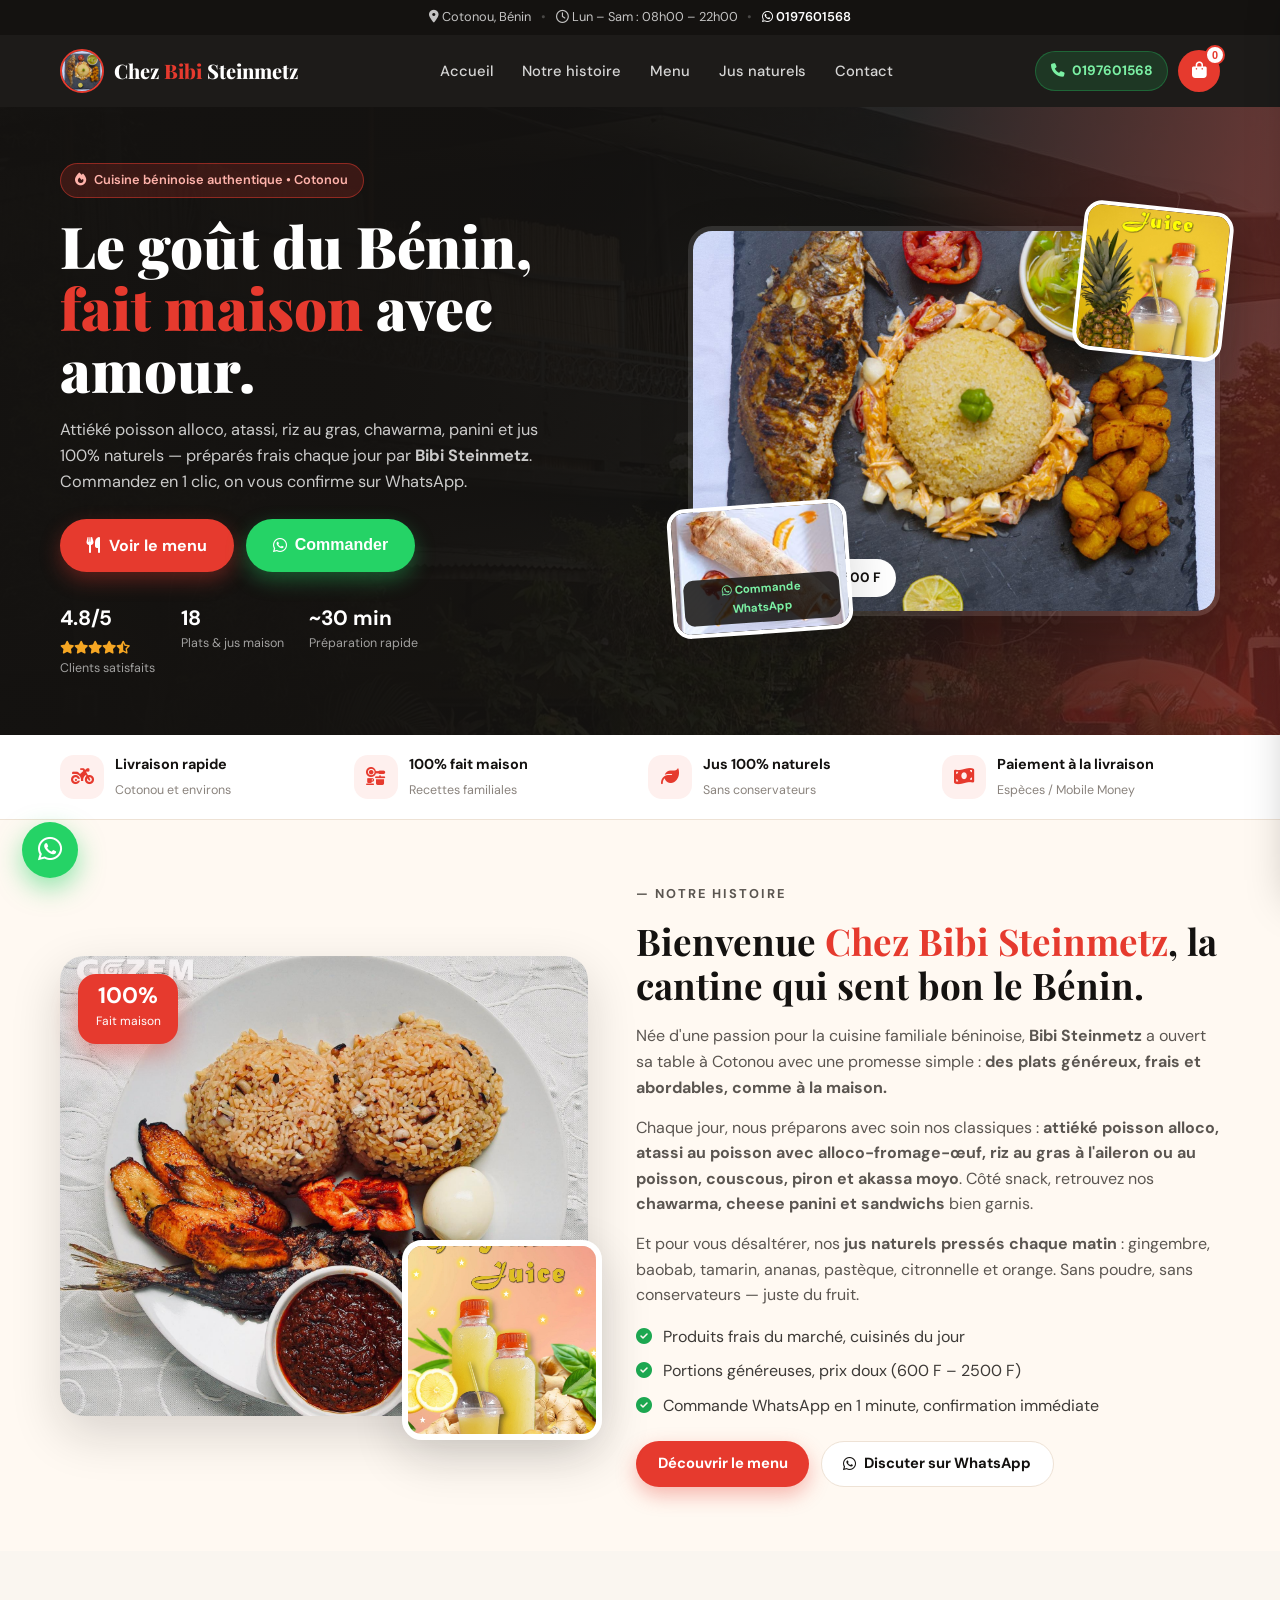
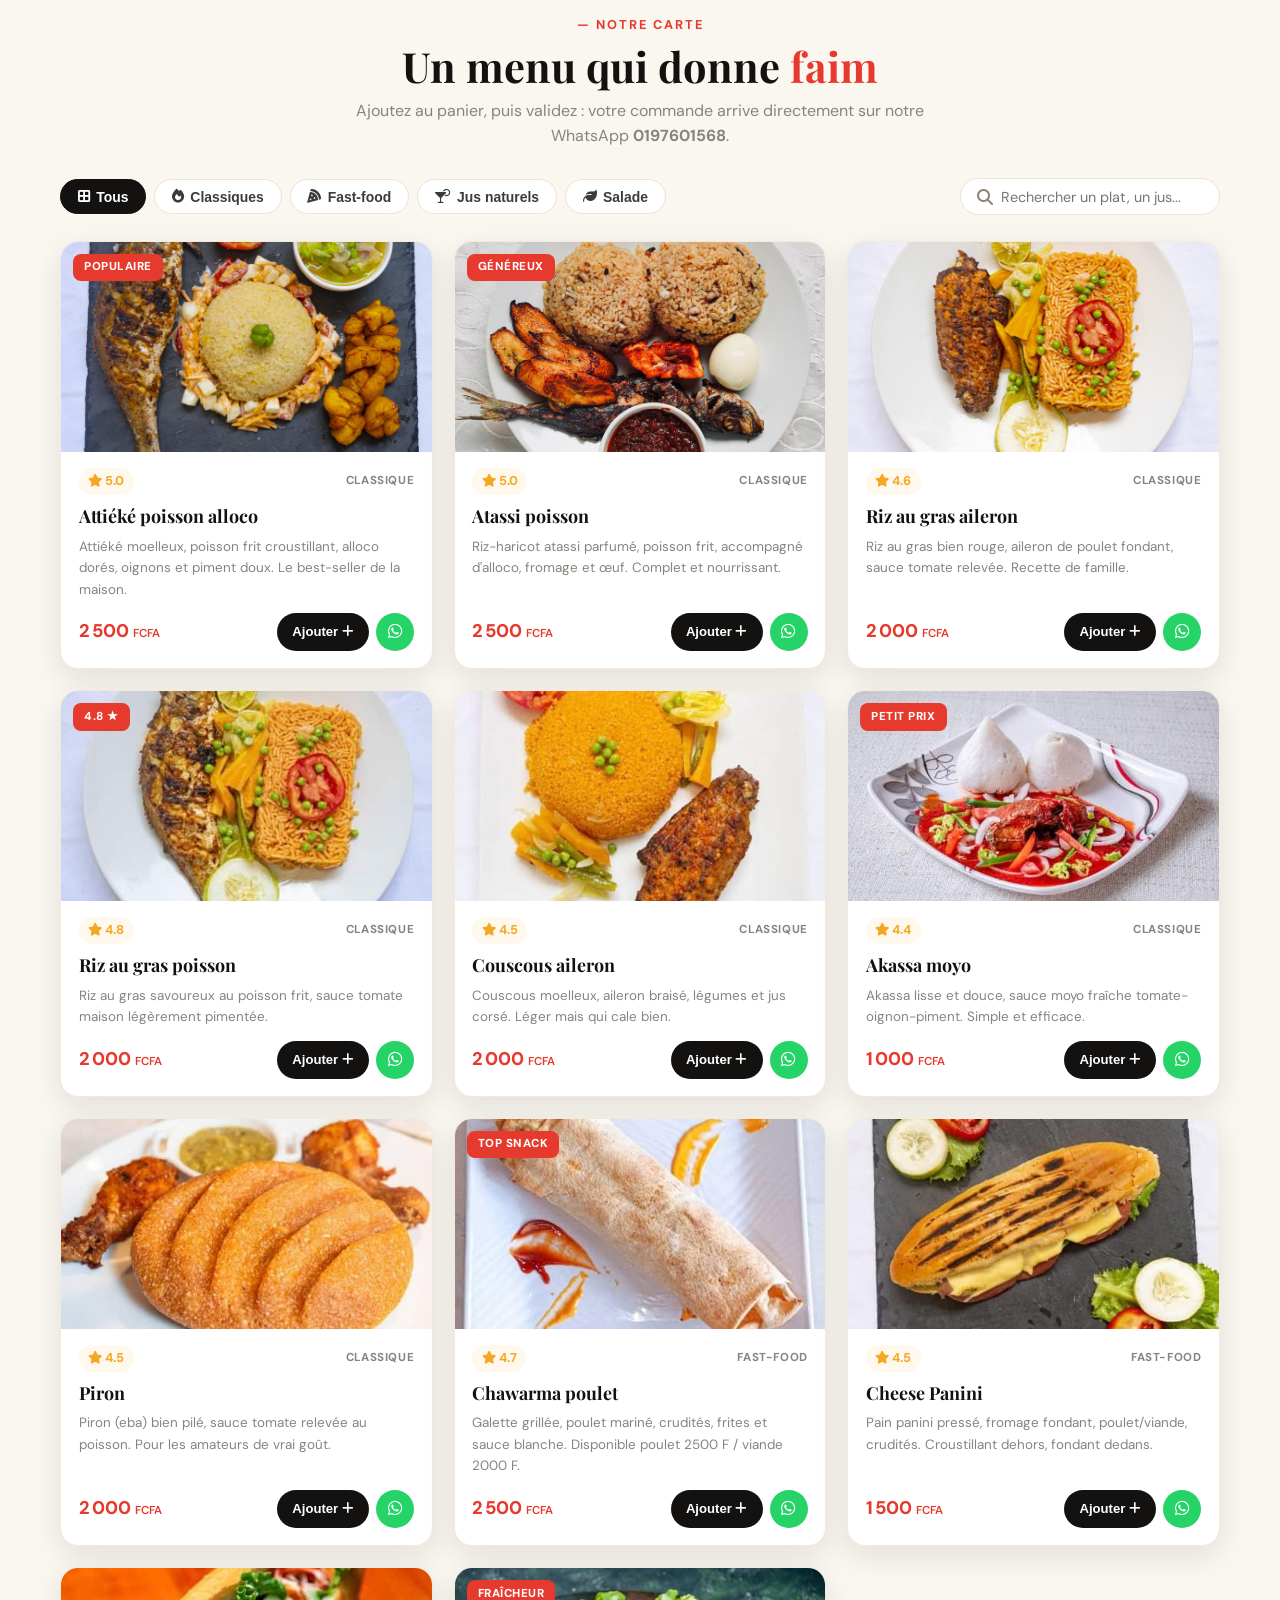
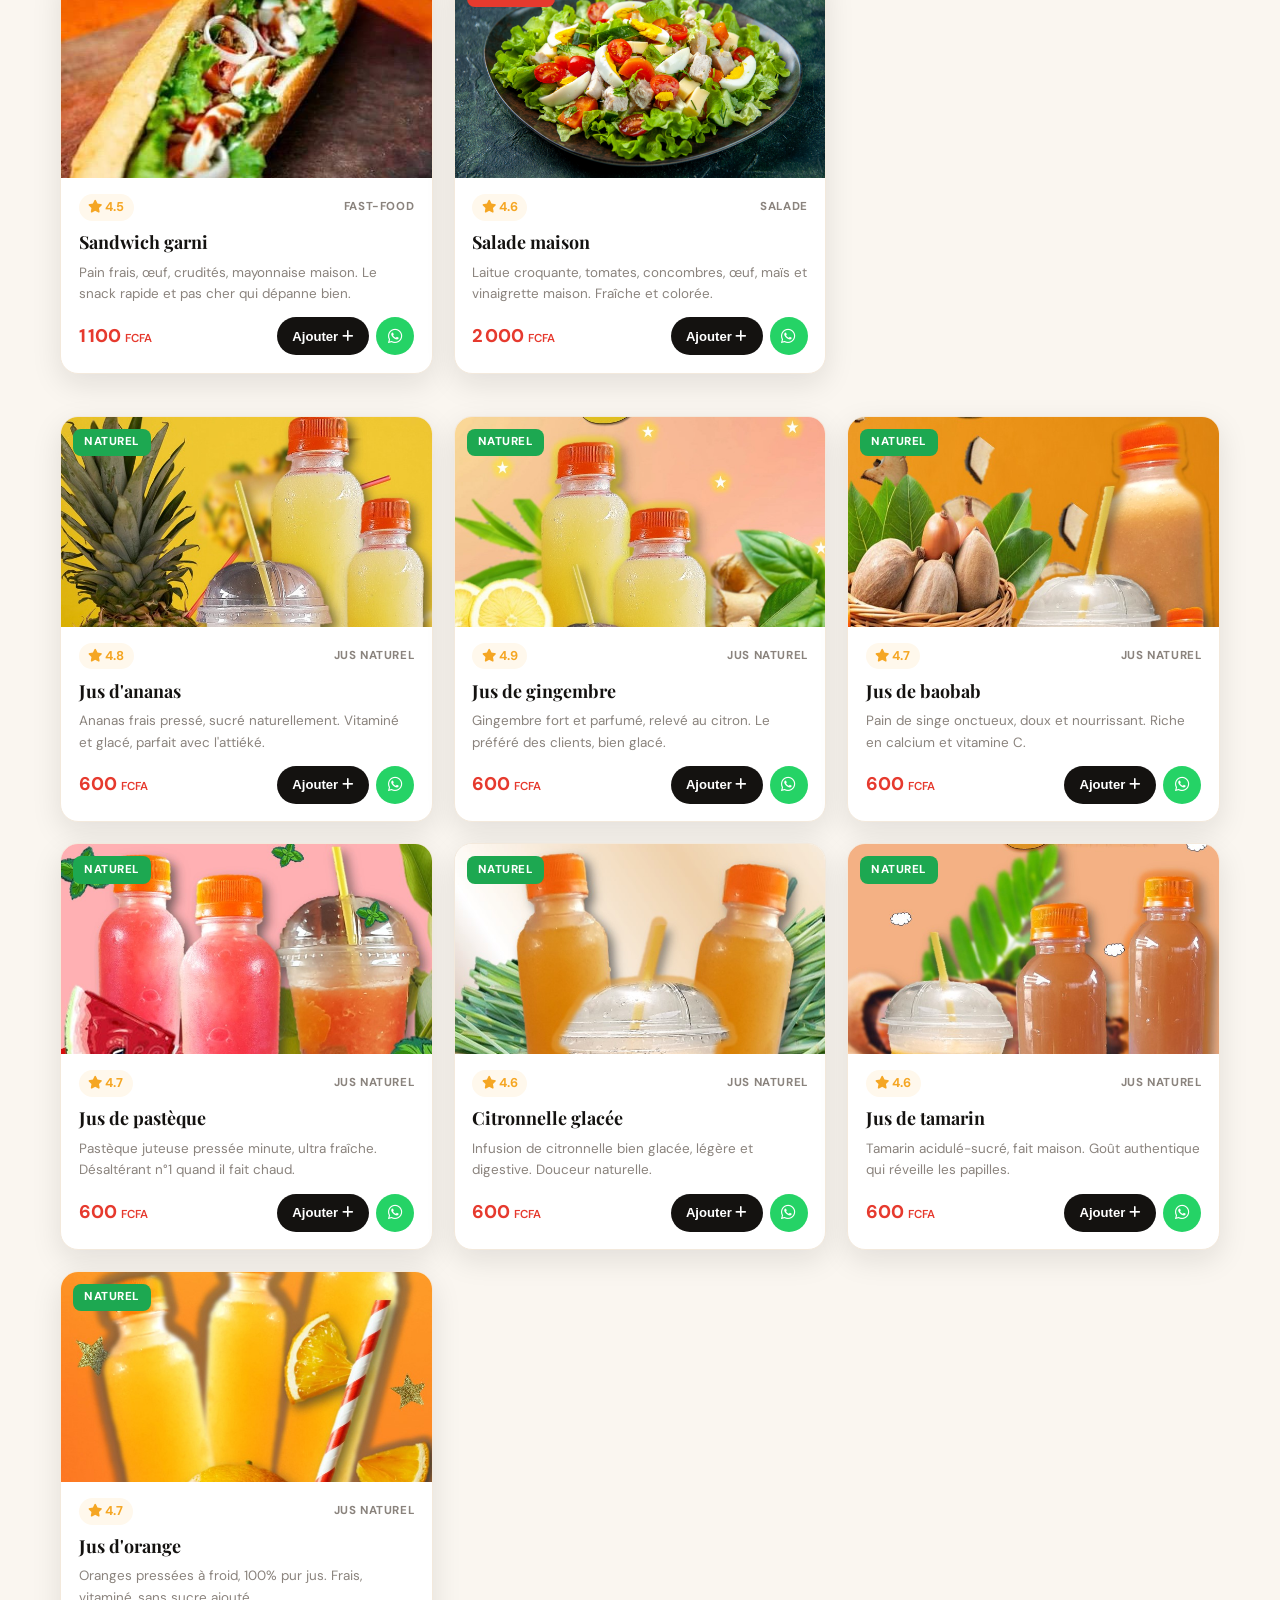
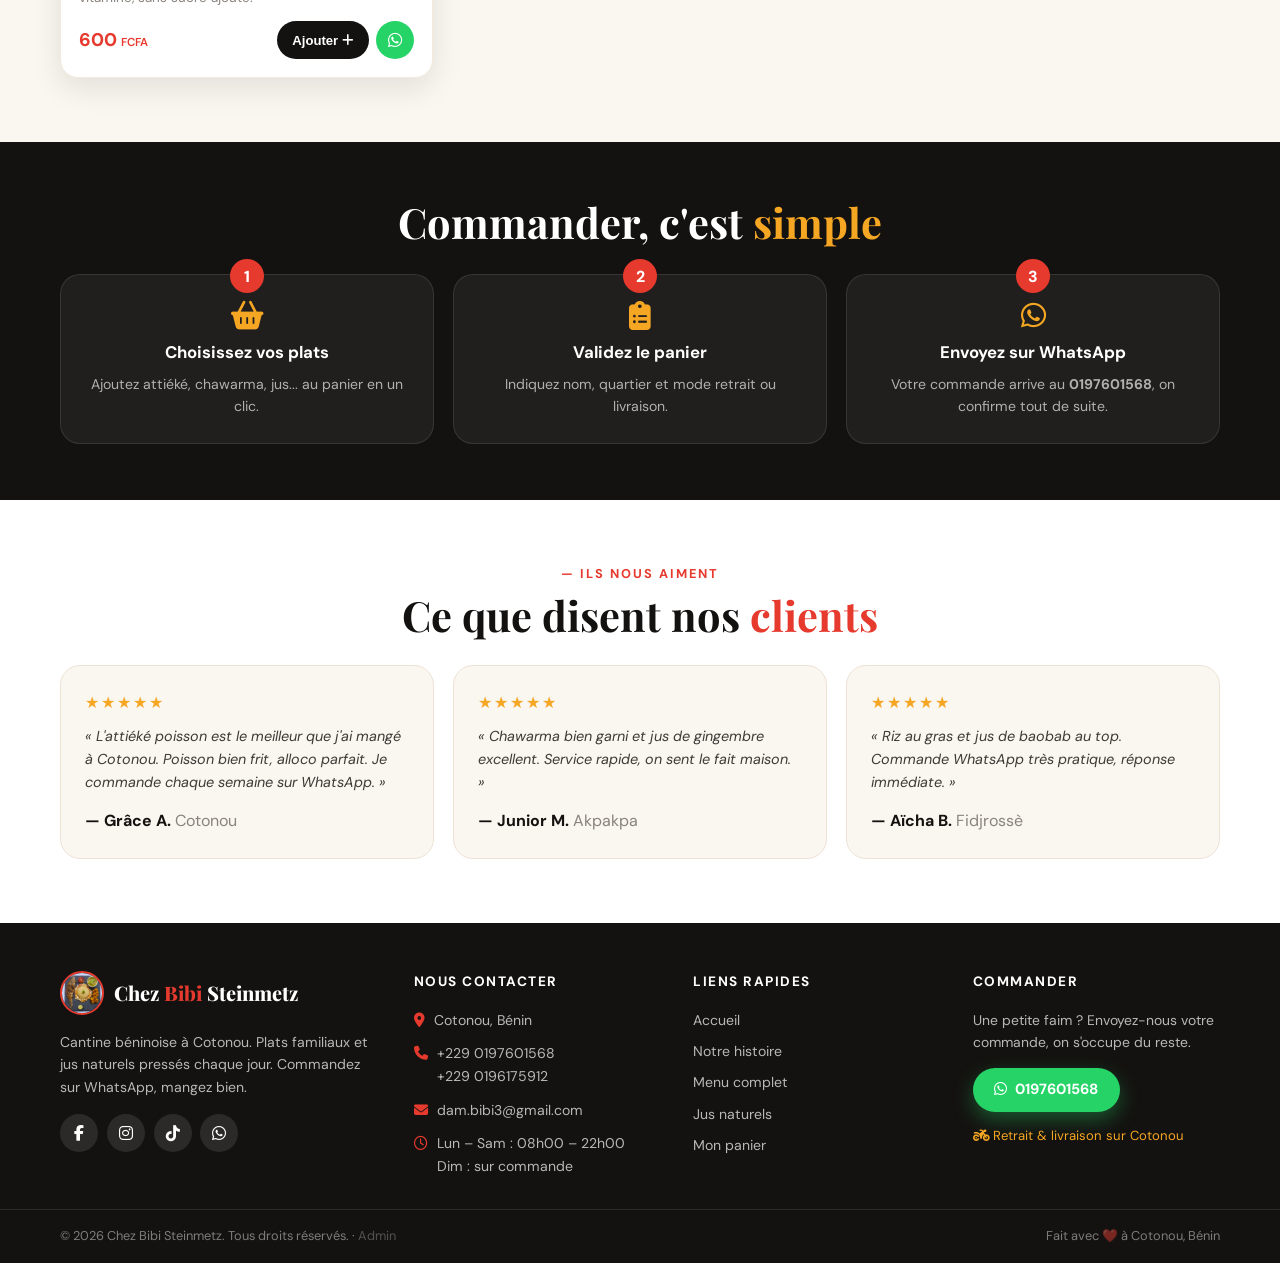
==== commit 818fab3f: "Site commande WhatsApp + panier clair + page admin" ====
--- a/index.html
+++ b/index.html
@@ -3,645 +3,713 @@
 <head>
   <meta charset="UTF-8" />
   <meta name="viewport" content="width=device-width, initial-scale=1.0"/>
-  <title>CHEZ Bibi Steinmetz</title>
+  <title>Chez Bibi Steinmetz — Cuisine Béninoise à Cotonou | Commander sur WhatsApp</title>
+  <meta name="description" content="Chez Bibi Steinmetz à Cotonou : attiéké, atassi, riz au gras, chawarma, jus naturels. Commandez en ligne, recevez sur WhatsApp au 0197601568. Fait maison, frais et savoureux." />
   <link rel="stylesheet" href="style.css" />
-  <link href="https://fonts.googleapis.com/css2?family=Playfair+Display:wght@700;900&family=DM+Sans:wght@300;400;500;600&display=swap" rel="stylesheet"/>
+  <link rel="preconnect" href="https://fonts.googleapis.com">
+  <link rel="preconnect" href="https://fonts.gstatic.com" crossorigin>
+  <link href="https://fonts.googleapis.com/css2?family=Playfair+Display:wght@700;800;900&family=DM+Sans:opsz,wght@9..40,400;9..40,500;9..40,600;9..40,700&display=swap" rel="stylesheet"/>
   <link rel="stylesheet" href="https://cdnjs.cloudflare.com/ajax/libs/font-awesome/6.5.0/css/all.min.css"/>
+  <link rel="icon" href="ATT.jpeg" type="image/jpeg">
 </head>
 <body>
 
-  <!-- ========================================
-       HEADER / NAVIGATION
-  ======================================== -->
+  <!-- TOP BAR -->
+  <div class="topbar">
+    <div class="container topbar__inner">
+      <span><i class="fa-solid fa-location-dot"></i> Cotonou, Bénin</span>
+      <span class="topbar__sep">•</span>
+      <span><i class="fa-regular fa-clock"></i> Lun – Sam : 08h00 – 22h00</span>
+      <span class="topbar__sep">•</span>
+      <a href="https://wa.me/2290197601568" target="_blank" rel="noopener"><i class="fa-brands fa-whatsapp"></i> 0197601568</a>
+    </div>
+  </div>
+
+  <!-- HEADER -->
   <header class="header" id="header">
     <div class="container header__inner">
-      <a href="#" class="header__logo">
-        <span class="logo-icon">🍽</span>
-        <span class="logo-text">CHEZ Bibi Steinmetz</span>
+      <a href="#accueil" class="header__logo">
+        <span class="logo-img"><img src="ATT.jpeg" alt="Chez Bibi Steinmetz"></span>
+        <span class="logo-text">Chez <em>Bibi</em> Steinmetz</span>
       </a>
       <nav class="header__nav" id="mainNav">
         <ul class="nav__list">
-          <li class="nav__item nav__item--dropdown">
-            <a href="#">Accueil <i class="fa-solid fa-chevron-down fa-xs"></i></a>
-            <ul class="dropdown">
-              <li><a href="#">Bienvenue</a></li>
-              <li><a href="#">Notre histoire</a></li>
-            </ul>
-          </li>
-          <li class="nav__item nav__item--dropdown">
-            <a href="#">Menu <i class="fa-solid fa-chevron-down fa-xs"></i></a>
-            <ul class="dropdown">
-              <li><a href="#">Menu du jour</a></li>
-              <li><a href="#">Carte complète</a></li>
-            </ul>
-          </li>
-          <li class="nav__item">
-            <a href="#verbas">Contact</a>
-          </li>
+          <li><a href="#accueil">Accueil</a></li>
+          <li><a href="#histoire">Notre histoire</a></li>
+          <li><a href="#menu">Menu</a></li>
+          <li><a href="#jus">Jus naturels</a></li>
+          <li><a href="#contact">Contact</a></li>
         </ul>
       </nav>
       <div class="header__actions">
-        <a href="#" class="header__btn" aria-label="Mon compte">
-          <i class="fa-regular fa-user"></i>
-        </a>
-        <a href="#" class="header__btn header__btn--cart" aria-label="Panier">
+        <a class="header__phone" href="tel:+2290197601568"><i class="fa-solid fa-phone"></i><span>0197601568</span></a>
+        <button class="header__btn header__btn--cart" id="openCartBtn" aria-label="Voir mon panier">
           <i class="fa-solid fa-bag-shopping"></i>
-          <span class="cart-count">0</span>
-        </a>
-        <button class="hamburger" id="hamburger" aria-label="Menu">
-          <span></span><span></span><span></span>
+          <span class="cart-count" id="cartCount">0</span>
         </button>
+        <button class="hamburger" id="hamburger" aria-label="Menu"><span></span><span></span><span></span></button>
       </div>
     </div>
   </header>
 
-  <!-- ========================================
-       HERO SECTION
-  ======================================== -->
-  <section class="hero">
+  <!-- HERO -->
+  <section class="hero" id="accueil">
+    <img src="image1.jpeg" alt="" class="hero__bg" />
     <div class="hero__overlay"></div>
-    <img src="image1.jpeg" alt="Fond du restaurant" class="hero__bg"/>
-    <div class="container hero__content">
-      <p class="hero__eyebrow">Bienvenue Chez Bibi Steinmetz</p>
-      <h1 class="hero__title">Notre <em>Menu</em></h1>
-      <nav class="breadcrumb" aria-label="Fil d'Ariane">
-        <a href="#">Accueil</a>
-        <span class="breadcrumb__sep"><i class="fa-solid fa-chevron-right fa-xs"></i></span>
-        <span>Notre Menu</span>
-      </nav>
+    <div class="container hero__grid">
+      <div class="hero__text">
+        <p class="hero__badge"><i class="fa-solid fa-fire"></i> Cuisine béninoise authentique • Cotonou</p>
+        <h1 class="hero__title">Le goût du Bénin,<br><em>fait maison</em> avec amour.</h1>
+        <p class="hero__sub">Attiéké poisson alloco, atassi, riz au gras, chawarma, panini et jus 100% naturels — préparés frais chaque jour par <strong>Bibi Steinmetz</strong>. Commandez en 1 clic, on vous confirme sur WhatsApp.</p>
+        <div class="hero__cta">
+          <a href="#menu" class="btn btn--primary btn--lg"><i class="fa-solid fa-utensils"></i> Voir le menu</a>
+          <button class="btn btn--whatsapp btn--lg" onclick="openCart()"><i class="fa-brands fa-whatsapp"></i> Commander</button>
+        </div>
+        <div class="hero__trust">
+          <div class="trust"><strong>4.8/5</strong><span><i class="fa-solid fa-star"></i><i class="fa-solid fa-star"></i><i class="fa-solid fa-star"></i><i class="fa-solid fa-star"></i><i class="fa-solid fa-star-half-stroke"></i></span><small>Clients satisfaits</small></div>
+          <div class="trust"><strong>18</strong><small>Plats & jus maison</small></div>
+          <div class="trust"><strong>~30 min</strong><small>Préparation rapide</small></div>
+        </div>
+      </div>
+      <div class="hero__visual">
+        <div class="hero__main-img"><img src="ATT.jpeg" alt="Attiéké poisson alloco"><span class="hero__price-tag">Attiéké poisson • 2500 F</span></div>
+        <div class="hero__mini hero__mini--1"><img src="ananas.jpeg" alt="Jus d'ananas naturel"></div>
+        <div class="hero__mini hero__mini--2"><img src="chawarma.jpeg" alt="Chawarma"><span class="hero__float"><i class="fa-brands fa-whatsapp"></i> Commande WhatsApp</span></div>
+      </div>
     </div>
   </section>
 
-  <!-- ========================================
-       SECTION MENU
-  ======================================== -->
+  <!-- ATOUTS -->
+  <section class="perks">
+    <div class="container perks__grid">
+      <div class="perk"><i class="fa-solid fa-motorcycle"></i><div><strong>Livraison rapide</strong><span>Cotonou et environs</span></div></div>
+      <div class="perk"><i class="fa-solid fa-kitchen-set"></i><div><strong>100% fait maison</strong><span>Recettes familiales</span></div></div>
+      <div class="perk"><i class="fa-solid fa-leaf"></i><div><strong>Jus 100% naturels</strong><span>Sans conservateurs</span></div></div>
+      <div class="perk"><i class="fa-solid fa-money-bill-wave"></i><div><strong>Paiement à la livraison</strong><span>Espèces / Mobile Money</span></div></div>
+    </div>
+  </section>
+
+  <!-- BIO / HISTOIRE -->
+  <section class="about" id="histoire">
+    <div class="container about__grid">
+      <div class="about__images">
+        <img src="atss.jpeg" alt="Atassi poisson" class="about__img about__img--main">
+        <img src="gingembre.jpeg" alt="Jus de gingembre" class="about__img about__img--small">
+        <div class="about__exp"><strong>100%</strong><span>Fait maison</span></div>
+      </div>
+      <div class="about__text">
+        <p class="eyebrow">— Notre histoire</p>
+        <h2>Bienvenue <em>Chez Bibi Steinmetz</em>, la cantine qui sent bon le Bénin.</h2>
+        <p>Née d'une passion pour la cuisine familiale béninoise, <strong>Bibi Steinmetz</strong> a ouvert sa table à Cotonou avec une promesse simple : <strong>des plats généreux, frais et abordables, comme à la maison.</strong></p>
+        <p>Chaque jour, nous préparons avec soin nos classiques : <strong>attiéké poisson alloco, atassi au poisson avec alloco-fromage-œuf, riz au gras à l'aileron ou au poisson, couscous, piron et akassa moyo</strong>. Côté snack, retrouvez nos <strong>chawarma, cheese panini et sandwichs</strong> bien garnis.</p>
+        <p>Et pour vous désaltérer, nos <strong>jus naturels pressés chaque matin</strong> : gingembre, baobab, tamarin, ananas, pastèque, citronnelle et orange. Sans poudre, sans conservateurs — juste du fruit.</p>
+        <ul class="about__list">
+          <li><i class="fa-solid fa-circle-check"></i> Produits frais du marché, cuisinés du jour</li>
+          <li><i class="fa-solid fa-circle-check"></i> Portions généreuses, prix doux (600 F – 2500 F)</li>
+          <li><i class="fa-solid fa-circle-check"></i> Commande WhatsApp en 1 minute, confirmation immédiate</li>
+        </ul>
+        <div class="about__cta">
+          <a href="#menu" class="btn btn--primary">Découvrir le menu</a>
+          <a href="https://wa.me/2290197601568?text=Bonjour%20Chez%20Bibi%20Steinmetz%20!%20Je%20veux%20passer%20une%20commande." target="_blank" rel="noopener" class="btn btn--ghost"><i class="fa-brands fa-whatsapp"></i> Discuter sur WhatsApp</a>
+        </div>
+      </div>
+    </div>
+  </section>
+
+  <!-- MENU -->
   <section class="menu-section" id="menu">
     <div class="container">
-
-      <!-- Filtres catégories -->
-      <div class="menu-filters" role="tablist" aria-label="Catégories du menu">
-        <button class="filter-btn filter-btn--active" data-filter="all" role="tab">
-          <i class="fa-solid fa-utensils"></i> Tous
-        </button>
-        <button class="filter-btn" data-filter="drinks" role="tab">
-          <i class="fa-solid fa-martini-glass-citrus"></i> Boissons
-        </button>
-        <button class="filter-btn" data-filter="pizza" role="tab">
-          <i class="fa-solid fa-pizza-slice"></i> Fast food
-        </button>
-        <button class="filter-btn" data-filter="salad" role="tab">
-          <i class="fa-solid fa-leaf"></i> Salade
-        </button>
-        <button class="filter-btn" data-filter="spicy" role="tab">
-          <i class="fa-solid fa-fire"></i> Classiques
-        </button>
-        <button class="filter-btn" data-filter="sweets" role="tab">
-          <i class="fa-solid fa-cake-candles"></i> Sucreries
-        </button>
-        <a href="#" class="btn btn--primary menu-filters__cta">Voir tout</a>
-      </div>
-
-      <!-- Grille des plats -->
+      <p class="eyebrow eyebrow--center">— Notre carte</p>
+      <h2 class="section-title">Un menu qui donne <em>faim</em></h2>
+      <p class="section-sub">Ajoutez au panier, puis validez : votre commande arrive directement sur notre WhatsApp <strong>0197601568</strong>.</p>
+
+      <div class="menu-toolbar">
+        <div class="menu-filters" role="tablist" aria-label="Catégories">
+          <button class="filter-btn filter-btn--active" data-filter="all"><i class="fa-solid fa-border-all"></i> Tous</button>
+          <button class="filter-btn" data-filter="classique"><i class="fa-solid fa-fire"></i> Classiques</button>
+          <button class="filter-btn" data-filter="fastfood"><i class="fa-solid fa-pizza-slice"></i> Fast-food</button>
+          <button class="filter-btn" data-filter="jus"><i class="fa-solid fa-martini-glass-citrus"></i> Jus naturels</button>
+          <button class="filter-btn" data-filter="salade"><i class="fa-solid fa-leaf"></i> Salade</button>
+        </div>
+        <label class="search"><i class="fa-solid fa-magnifying-glass"></i><input type="search" id="searchInput" placeholder="Rechercher un plat, un jus..."></label>
+      </div>
+
       <div class="menu-grid" id="menuGrid">
 
-        <!-- ---- CARTE 1 ---- -->
-        <article class="menu-card" data-category="spicy" data-nom="Attieke poisson alloco">
-          <div class="menu-card__img-wrap">
-            <span class="menu-card__badge">20%</span>
-            <img src="ATT.jpeg" alt="Attieke poisson alloco" class="menu-card__img"/>
-            <div class="menu-card__overlay">
-              <a href="#" onclick="commanderWhatsapp(this); return false;"
-                 class="menu-card__quick-add" aria-label="Commander sur WhatsApp">
-                <i class="fa-brands fa-whatsapp"></i>
-              </a>
-            </div>
-          </div>
-          <div class="menu-card__body">
-            <div class="menu-card__meta">
-              <span class="menu-card__rating"><i class="fa-solid fa-star"></i> 5.00</span>
-            </div>
-            <h3 class="menu-card__title">Attieke poisson alloco</h3>
-            <p class="menu-card__desc"></p>
-            <span class="menu-card__price">2500 Fcfa</span>
-          </div>
-        </article>
-
-        <!-- ---- CARTE 2 ---- -->
-        <article class="menu-card" data-category="spicy" data-nom="Atassi poisson">
-          <div class="menu-card__img-wrap">
-            <span class="menu-card__badge">30%</span>
-            <img src="atss.jpeg" alt="Atassi poisson" class="menu-card__img"/>
-            <div class="menu-card__overlay">
-              <a href="#" onclick="commanderWhatsapp(this); return false;"
-                 class="menu-card__quick-add" aria-label="Commander sur WhatsApp">
-                <i class="fa-brands fa-whatsapp"></i>
-              </a>
-            </div>
-          </div>
-          <div class="menu-card__body">
-            <div class="menu-card__meta">
-              <span class="menu-card__rating"><i class="fa-solid fa-star"></i> 5.00</span>
-            </div>
-            <h3 class="menu-card__title">Atassi poisson</h3>
-            <p class="menu-card__desc">Accompagné de alloco, fromage et oeuf</p>
-            <span class="menu-card__price">2500 Fcfa</span>
-          </div>
-        </article>
-
-        <!-- ---- CARTE 3 ---- -->
-        <article class="menu-card" data-category="pizza" data-nom="Chawarma">
-          <div class="menu-card__img-wrap">
-            <span class="menu-card__badge">20%</span>
-            <img src="chawarma.jpeg" alt="Chawarma" class="menu-card__img"/>
-            <div class="menu-card__overlay">
-              <a href="#" onclick="commanderWhatsapp(this); return false;"
-                 class="menu-card__quick-add" aria-label="Commander sur WhatsApp">
-                <i class="fa-brands fa-whatsapp"></i>
-              </a>
-            </div>
-          </div>
-          <div class="menu-card__body">
-            <div class="menu-card__meta">
-              <span class="menu-card__rating"><i class="fa-solid fa-star"></i> 4.00</span>
-            </div>
-            <h3 class="menu-card__title">Chawarma</h3>
-            <p class="menu-card__desc"></p>
-            <span class="menu-card__price">2500 Fcfa / 2000 Fcfa</span>
-          </div>
-        </article>
-
-        <!-- ---- CARTE 4 ---- -->
-        <article class="menu-card" data-category="pizza" data-nom="Cheese Panini">
-          <div class="menu-card__img-wrap">
-            <span class="menu-card__badge">8%</span>
-            <img src="paninicheese.jpeg" alt="Cheese Panini" class="menu-card__img"/>
-            <div class="menu-card__overlay">
-              <a href="#" onclick="commanderWhatsapp(this); return false;"
-                 class="menu-card__quick-add" aria-label="Commander sur WhatsApp">
-                <i class="fa-brands fa-whatsapp"></i>
-              </a>
-            </div>
-          </div>
-          <div class="menu-card__body">
-            <div class="menu-card__meta">
-              <span class="menu-card__rating"><i class="fa-solid fa-star"></i> 4.50</span>
-            </div>
-            <h3 class="menu-card__title">Cheese Panini</h3>
-            <p class="menu-card__desc"></p>
-            <span class="menu-card__price">1500 Fcfa</span>
-          </div>
-        </article>
-
-        <!-- ---- CARTE 5 ---- -->
-        <article class="menu-card" data-category="spicy" data-nom="Riz au gras aileron">
-          <div class="menu-card__img-wrap">
-            <span class="menu-card__badge">17%</span>
-            <img src="RGAILERON.jpeg" alt="Riz au gras aileron" class="menu-card__img"/>
-            <div class="menu-card__overlay">
-              <a href="#" onclick="commanderWhatsapp(this); return false;"
-                 class="menu-card__quick-add" aria-label="Commander sur WhatsApp">
-                <i class="fa-brands fa-whatsapp"></i>
-              </a>
-            </div>
-          </div>
-          <div class="menu-card__body">
-            <div class="menu-card__meta">
-              <span class="menu-card__rating"><i class="fa-solid fa-star"></i> 3.00</span>
-            </div>
-            <h3 class="menu-card__title">Riz au gras aileron</h3>
-            <p class="menu-card__desc"></p>
-            <span class="menu-card__price">2000 Fcfa</span>
-          </div>
-        </article>
-
-        <!-- ---- CARTE 6 ---- -->
-        <article class="menu-card" data-category="spicy" data-nom="Riz au gras poisson">
-          <div class="menu-card__img-wrap">
-            <span class="menu-card__badge">8%</span>
-            <img src="RGPOISSON.jpeg" alt="Riz au gras poisson" class="menu-card__img"/>
-            <div class="menu-card__overlay">
-              <a href="#" onclick="commanderWhatsapp(this); return false;"
-                 class="menu-card__quick-add" aria-label="Commander sur WhatsApp">
-                <i class="fa-brands fa-whatsapp"></i>
-              </a>
-            </div>
-          </div>
-          <div class="menu-card__body">
-            <div class="menu-card__meta">
-              <span class="menu-card__rating"><i class="fa-solid fa-star"></i> 4.80</span>
-            </div>
-            <h3 class="menu-card__title">Riz au gras poisson</h3>
-            <p class="menu-card__desc"></p>
-            <span class="menu-card__price">2000 Fcfa</span>
-          </div>
-        </article>
-
-        <!-- ---- CARTE 7 ---- -->
-        <article class="menu-card" data-category="spicy" data-nom="Couscous aileron">
-          <div class="menu-card__img-wrap">
-            <span class="menu-card__badge">8%</span>
-            <img src="ccaileron.jpeg" alt="Couscous aileron" class="menu-card__img"/>
-            <div class="menu-card__overlay">
-              <a href="#" onclick="commanderWhatsapp(this); return false;"
-                 class="menu-card__quick-add" aria-label="Commander sur WhatsApp">
-                <i class="fa-brands fa-whatsapp"></i>
-              </a>
-            </div>
-          </div>
-          <div class="menu-card__body">
-            <div class="menu-card__meta">
-              <span class="menu-card__rating"><i class="fa-solid fa-star"></i> 4.00</span>
-            </div>
-            <h3 class="menu-card__title">Couscous aileron</h3>
-            <p class="menu-card__desc"></p>
-            <span class="menu-card__price">2000 Fcfa</span>
-          </div>
-        </article>
-
-        <!-- ---- CARTE 8 ---- -->
-        <article class="menu-card" data-category="spicy" data-nom="Akassa moyo">
-          <div class="menu-card__img-wrap">
-            <span class="menu-card__badge">17%</span>
-            <img src="akassa.jpeg" alt="Akassa moyo" class="menu-card__img"/>
-            <div class="menu-card__overlay">
-              <a href="#" onclick="commanderWhatsapp(this); return false;"
-                 class="menu-card__quick-add" aria-label="Commander sur WhatsApp">
-                <i class="fa-brands fa-whatsapp"></i>
-              </a>
-            </div>
-          </div>
-          <div class="menu-card__body">
-            <div class="menu-card__meta">
-              <span class="menu-card__rating"><i class="fa-solid fa-star"></i> 4.00</span>
-            </div>
-            <h3 class="menu-card__title">Akassa moyo</h3>
-            <p class="menu-card__desc"></p>
-            <span class="menu-card__price">1000 Fcfa</span>
-          </div>
-        </article>
-
-        <!-- ---- CARTE 9 ---- -->
-        <article class="menu-card" data-category="drinks" data-nom="Jus de pastèque">
-          <div class="menu-card__img-wrap">
-            <span class="menu-card__badge">10%</span>
-            <img src="pasteque.jpeg" alt="Jus de pastèque" class="menu-card__img"/>
-            <div class="menu-card__overlay">
-              <a href="#" onclick="commanderWhatsapp(this); return false;"
-                 class="menu-card__quick-add" aria-label="Commander sur WhatsApp">
-                <i class="fa-brands fa-whatsapp"></i>
-              </a>
-            </div>
-          </div>
-          <div class="menu-card__body">
-            <div class="menu-card__meta">
-              <span class="menu-card__rating"><i class="fa-solid fa-star"></i> 4.50</span>
-            </div>
-            <h3 class="menu-card__title">Jus de pastèque</h3>
-            <p class="menu-card__desc"></p>
-            <span class="menu-card__price">600 Fcfa</span>
-          </div>
-        </article>
-
-        <!-- ---- CARTE 10 ---- -->
-        <article class="menu-card" data-category="drinks" data-nom="Jus d'ananas">
-          <div class="menu-card__img-wrap">
-            <span class="menu-card__badge">10%</span>
-            <img src="ananas.jpeg" alt="Jus d'ananas" class="menu-card__img"/>
-            <div class="menu-card__overlay">
-              <a href="#" onclick="commanderWhatsapp(this); return false;"
-                 class="menu-card__quick-add" aria-label="Commander sur WhatsApp">
-                <i class="fa-brands fa-whatsapp"></i>
-              </a>
-            </div>
-          </div>
-          <div class="menu-card__body">
-            <div class="menu-card__meta">
-              <span class="menu-card__rating"><i class="fa-solid fa-star"></i> 4.50</span>
-            </div>
-            <h3 class="menu-card__title">Jus d'ananas</h3>
-            <p class="menu-card__desc"></p>
-            <span class="menu-card__price">600 Fcfa</span>
-          </div>
-        </article>
-
-        <!-- ---- CARTE 11 ---- -->
-        <article class="menu-card" data-category="drinks" data-nom="Jus de gingembre">
-          <div class="menu-card__img-wrap">
-            <span class="menu-card__badge">10%</span>
-            <img src="gingembre.jpeg" alt="Jus de gingembre" class="menu-card__img"/>
-            <div class="menu-card__overlay">
-              <a href="#" onclick="commanderWhatsapp(this); return false;"
-                 class="menu-card__quick-add" aria-label="Commander sur WhatsApp">
-                <i class="fa-brands fa-whatsapp"></i>
-              </a>
-            </div>
-          </div>
-          <div class="menu-card__body">
-            <div class="menu-card__meta">
-              <span class="menu-card__rating"><i class="fa-solid fa-star"></i> 4.50</span>
-            </div>
-            <h3 class="menu-card__title">Jus de gingembre</h3>
-            <p class="menu-card__desc"></p>
-            <span class="menu-card__price">600 Fcfa</span>
-          </div>
-        </article>
-
-        <!-- ---- CARTE 12 ---- -->
-        <article class="menu-card" data-category="drinks" data-nom="Jus de baobab">
-          <div class="menu-card__img-wrap">
-            <span class="menu-card__badge">10%</span>
-            <img src="baobab.jpeg" alt="Jus de baobab" class="menu-card__img"/>
-            <div class="menu-card__overlay">
-              <a href="#" onclick="commanderWhatsapp(this); return false;"
-                 class="menu-card__quick-add" aria-label="Commander sur WhatsApp">
-                <i class="fa-brands fa-whatsapp"></i>
-              </a>
-            </div>
-          </div>
-          <div class="menu-card__body">
-            <div class="menu-card__meta">
-              <span class="menu-card__rating"><i class="fa-solid fa-star"></i> 4.50</span>
-            </div>
-            <h3 class="menu-card__title">Jus de baobab</h3>
-            <p class="menu-card__desc"></p>
-            <span class="menu-card__price">600 Fcfa</span>
-          </div>
-        </article>
-
-        <!-- ---- CARTE 13 ---- -->
-        <article class="menu-card" data-category="drinks" data-nom="Citronelle">
-          <div class="menu-card__img-wrap">
-            <span class="menu-card__badge">10%</span>
-            <img src="citronelle.jpeg" alt="Citronelle" class="menu-card__img"/>
-            <div class="menu-card__overlay">
-              <a href="#" onclick="commanderWhatsapp(this); return false;"
-                 class="menu-card__quick-add" aria-label="Commander sur WhatsApp">
-                <i class="fa-brands fa-whatsapp"></i>
-              </a>
-            </div>
-          </div>
-          <div class="menu-card__body">
-            <div class="menu-card__meta">
-              <span class="menu-card__rating"><i class="fa-solid fa-star"></i> 4.50</span>
-            </div>
-            <h3 class="menu-card__title">Citronelle</h3>
-            <p class="menu-card__desc"></p>
-            <span class="menu-card__price">600 Fcfa</span>
-          </div>
-        </article>
-
-        <!-- ---- CARTE 14 ---- -->
-        <article class="menu-card" data-category="pizza" data-nom="Sandwich">
-          <div class="menu-card__img-wrap">
-            <span class="menu-card__badge">10%</span>
-            <img src="sandwich.jpeg" alt="Sandwich" class="menu-card__img"/>
-            <div class="menu-card__overlay">
-              <a href="#" onclick="commanderWhatsapp(this); return false;"
-                 class="menu-card__quick-add" aria-label="Commander sur WhatsApp">
-                <i class="fa-brands fa-whatsapp"></i>
-              </a>
-            </div>
-          </div>
-          <div class="menu-card__body">
-            <div class="menu-card__meta">
-              <span class="menu-card__rating"><i class="fa-solid fa-star"></i> 4.50</span>
-            </div>
-            <h3 class="menu-card__title">Sandwich</h3>
-            <p class="menu-card__desc"></p>
-            <span class="menu-card__price">1100 Fcfa</span>
-          </div>
-        </article>
-
-        <!-- ---- CARTE 15 ---- -->
-        <article class="menu-card" data-category="spicy" data-nom="Piron">
-          <div class="menu-card__img-wrap">
-            <span class="menu-card__badge">10%</span>
-            <img src="eba.jpeg" alt="Piron" class="menu-card__img"/>
-            <div class="menu-card__overlay">
-              <a href="#" onclick="commanderWhatsapp(this); return false;"
-                 class="menu-card__quick-add" aria-label="Commander sur WhatsApp">
-                <i class="fa-brands fa-whatsapp"></i>
-              </a>
-            </div>
-          </div>
-          <div class="menu-card__body">
-            <div class="menu-card__meta">
-              <span class="menu-card__rating"><i class="fa-solid fa-star"></i> 4.50</span>
-            </div>
-            <h3 class="menu-card__title">Piron</h3>
-            <p class="menu-card__desc"></p>
-            <span class="menu-card__price">2000 Fcfa</span>
-          </div>
-        </article>
-
-        <!-- ---- CARTE 16 ---- -->
-        <article class="menu-card" data-category="salad" data-nom="Salade">
-          <div class="menu-card__img-wrap">
-            <span class="menu-card__badge">10%</span>
-            <img src="top-view-homemade-delicious-salad-with-many-ingredients-plate-black-green-mix-colors-background.jpg" alt="Salade" class="menu-card__img"/>
-            <div class="menu-card__overlay">
-              <a href="#" onclick="commanderWhatsapp(this); return false;"
-                 class="menu-card__quick-add" aria-label="Commander sur WhatsApp">
-                <i class="fa-brands fa-whatsapp"></i>
-              </a>
-            </div>
-          </div>
-          <div class="menu-card__body">
-            <div class="menu-card__meta">
-              <span class="menu-card__rating"><i class="fa-solid fa-star"></i> 4.50</span>
-            </div>
-            <h3 class="menu-card__title">Salade</h3>
-            <p class="menu-card__desc"></p>
-            <span class="menu-card__price">2000 Fcfa</span>
-          </div>
-        </article>
-
-        <!-- ---- CARTE 17 ---- -->
-        <article class="menu-card" data-category="drinks" data-nom="Tamarin">
-          <div class="menu-card__img-wrap">
-            <span class="menu-card__badge">10%</span>
-            <img src="tamarin.jpeg" alt="Tamarin" class="menu-card__img"/>
-            <div class="menu-card__overlay">
-              <a href="#" onclick="commanderWhatsapp(this); return false;"
-                 class="menu-card__quick-add" aria-label="Commander sur WhatsApp">
-                <i class="fa-brands fa-whatsapp"></i>
-              </a>
-            </div>
-          </div>
-          <div class="menu-card__body">
-            <div class="menu-card__meta">
-              <span class="menu-card__rating"><i class="fa-solid fa-star"></i> 4.50</span>
-            </div>
-            <h3 class="menu-card__title">Tamarin</h3>
-            <p class="menu-card__desc"></p>
-            <span class="menu-card__price">600 Fcfa</span>
-          </div>
-        </article>
-
-      </div><!-- /menu-grid -->
+        <article class="menu-card" data-category="classique" data-id="attieke" data-nom="Attiéké poisson alloco" data-prix="2500">
+          <div class="menu-card__img-wrap"><span class="menu-card__badge">Populaire</span><img src="ATT.jpeg" alt="Attiéké poisson alloco" class="menu-card__img" loading="lazy"></div>
+          <div class="menu-card__body">
+            <div class="menu-card__meta"><span class="menu-card__rating"><i class="fa-solid fa-star"></i> 5.0</span><span class="menu-card__cat">Classique</span></div>
+            <h3>Attiéké poisson alloco</h3>
+            <p>Attiéké moelleux, poisson frit croustillant, alloco dorés, oignons et piment doux. Le best-seller de la maison.</p>
+            <div class="menu-card__foot"><span class="price">2500 <small>FCFA</small></span>
+              <div class="card-actions"><button class="btn-add" onclick="addToCart('attieke')">Ajouter <i class="fa-solid fa-plus"></i></button><button class="btn-wa" onclick="commanderDirect('attieke')" aria-label="Commander sur WhatsApp"><i class="fa-brands fa-whatsapp"></i></button></div>
+            </div>
+          </div>
+        </article>
+
+        <article class="menu-card" data-category="classique" data-id="atassi" data-nom="Atassi poisson" data-prix="2500">
+          <div class="menu-card__img-wrap"><span class="menu-card__badge">Généreux</span><img src="atss.jpeg" alt="Atassi poisson" class="menu-card__img" loading="lazy"></div>
+          <div class="menu-card__body">
+            <div class="menu-card__meta"><span class="menu-card__rating"><i class="fa-solid fa-star"></i> 5.0</span><span class="menu-card__cat">Classique</span></div>
+            <h3>Atassi poisson</h3>
+            <p>Riz-haricot atassi parfumé, poisson frit, accompagné d'alloco, fromage et œuf. Complet et nourrissant.</p>
+            <div class="menu-card__foot"><span class="price">2500 <small>FCFA</small></span>
+              <div class="card-actions"><button class="btn-add" onclick="addToCart('atassi')">Ajouter <i class="fa-solid fa-plus"></i></button><button class="btn-wa" onclick="commanderDirect('atassi')" aria-label="Commander sur WhatsApp"><i class="fa-brands fa-whatsapp"></i></button></div>
+            </div>
+          </div>
+        </article>
+
+        <article class="menu-card" data-category="classique" data-id="riz-aileron" data-nom="Riz au gras aileron" data-prix="2000">
+          <div class="menu-card__img-wrap"><img src="RGAILERON.jpeg" alt="Riz au gras aileron" class="menu-card__img" loading="lazy"></div>
+          <div class="menu-card__body">
+            <div class="menu-card__meta"><span class="menu-card__rating"><i class="fa-solid fa-star"></i> 4.6</span><span class="menu-card__cat">Classique</span></div>
+            <h3>Riz au gras aileron</h3>
+            <p>Riz au gras bien rouge, aileron de poulet fondant, sauce tomate relevée. Recette de famille.</p>
+            <div class="menu-card__foot"><span class="price">2000 <small>FCFA</small></span>
+              <div class="card-actions"><button class="btn-add" onclick="addToCart('riz-aileron')">Ajouter <i class="fa-solid fa-plus"></i></button><button class="btn-wa" onclick="commanderDirect('riz-aileron')" aria-label="Commander sur WhatsApp"><i class="fa-brands fa-whatsapp"></i></button></div>
+            </div>
+          </div>
+        </article>
+
+        <article class="menu-card" data-category="classique" data-id="riz-poisson" data-nom="Riz au gras poisson" data-prix="2000">
+          <div class="menu-card__img-wrap"><span class="menu-card__badge">4.8 ★</span><img src="RGPOISSON.jpeg" alt="Riz au gras poisson" class="menu-card__img" loading="lazy"></div>
+          <div class="menu-card__body">
+            <div class="menu-card__meta"><span class="menu-card__rating"><i class="fa-solid fa-star"></i> 4.8</span><span class="menu-card__cat">Classique</span></div>
+            <h3>Riz au gras poisson</h3>
+            <p>Riz au gras savoureux au poisson frit, sauce tomate maison légèrement pimentée.</p>
+            <div class="menu-card__foot"><span class="price">2000 <small>FCFA</small></span>
+              <div class="card-actions"><button class="btn-add" onclick="addToCart('riz-poisson')">Ajouter <i class="fa-solid fa-plus"></i></button><button class="btn-wa" onclick="commanderDirect('riz-poisson')" aria-label="Commander sur WhatsApp"><i class="fa-brands fa-whatsapp"></i></button></div>
+            </div>
+          </div>
+        </article>
+
+        <article class="menu-card" data-category="classique" data-id="couscous" data-nom="Couscous aileron" data-prix="2000">
+          <div class="menu-card__img-wrap"><img src="ccaileron.jpeg" alt="Couscous aileron" class="menu-card__img" loading="lazy"></div>
+          <div class="menu-card__body">
+            <div class="menu-card__meta"><span class="menu-card__rating"><i class="fa-solid fa-star"></i> 4.5</span><span class="menu-card__cat">Classique</span></div>
+            <h3>Couscous aileron</h3>
+            <p>Couscous moelleux, aileron braisé, légumes et jus corsé. Léger mais qui cale bien.</p>
+            <div class="menu-card__foot"><span class="price">2000 <small>FCFA</small></span>
+              <div class="card-actions"><button class="btn-add" onclick="addToCart('couscous')">Ajouter <i class="fa-solid fa-plus"></i></button><button class="btn-wa" onclick="commanderDirect('couscous')" aria-label="Commander sur WhatsApp"><i class="fa-brands fa-whatsapp"></i></button></div>
+            </div>
+          </div>
+        </article>
+
+        <article class="menu-card" data-category="classique" data-id="akassa" data-nom="Akassa moyo" data-prix="1000">
+          <div class="menu-card__img-wrap"><span class="menu-card__badge">Petit prix</span><img src="akassa.jpeg" alt="Akassa moyo" class="menu-card__img" loading="lazy"></div>
+          <div class="menu-card__body">
+            <div class="menu-card__meta"><span class="menu-card__rating"><i class="fa-solid fa-star"></i> 4.4</span><span class="menu-card__cat">Classique</span></div>
+            <h3>Akassa moyo</h3>
+            <p>Akassa lisse et douce, sauce moyo fraîche tomate-oignon-piment. Simple et efficace.</p>
+            <div class="menu-card__foot"><span class="price">1000 <small>FCFA</small></span>
+              <div class="card-actions"><button class="btn-add" onclick="addToCart('akassa')">Ajouter <i class="fa-solid fa-plus"></i></button><button class="btn-wa" onclick="commanderDirect('akassa')" aria-label="Commander sur WhatsApp"><i class="fa-brands fa-whatsapp"></i></button></div>
+            </div>
+          </div>
+        </article>
+
+        <article class="menu-card" data-category="classique" data-id="piron" data-nom="Piron" data-prix="2000">
+          <div class="menu-card__img-wrap"><img src="eba.jpeg" alt="Piron" class="menu-card__img" loading="lazy"></div>
+          <div class="menu-card__body">
+            <div class="menu-card__meta"><span class="menu-card__rating"><i class="fa-solid fa-star"></i> 4.5</span><span class="menu-card__cat">Classique</span></div>
+            <h3>Piron</h3>
+            <p>Piron (eba) bien pilé, sauce tomate relevée au poisson. Pour les amateurs de vrai goût.</p>
+            <div class="menu-card__foot"><span class="price">2000 <small>FCFA</small></span>
+              <div class="card-actions"><button class="btn-add" onclick="addToCart('piron')">Ajouter <i class="fa-solid fa-plus"></i></button><button class="btn-wa" onclick="commanderDirect('piron')" aria-label="Commander sur WhatsApp"><i class="fa-brands fa-whatsapp"></i></button></div>
+            </div>
+          </div>
+        </article>
+
+        <article class="menu-card" data-category="fastfood" data-id="chawarma-poulet" data-nom="Chawarma poulet" data-prix="2500">
+          <div class="menu-card__img-wrap"><span class="menu-card__badge">Top snack</span><img src="chawarma.jpeg" alt="Chawarma" class="menu-card__img" loading="lazy"></div>
+          <div class="menu-card__body">
+            <div class="menu-card__meta"><span class="menu-card__rating"><i class="fa-solid fa-star"></i> 4.7</span><span class="menu-card__cat">Fast-food</span></div>
+            <h3>Chawarma poulet</h3>
+            <p>Galette grillée, poulet mariné, crudités, frites et sauce blanche. Disponible poulet 2500 F / viande 2000 F.</p>
+            <div class="menu-card__foot"><span class="price">2500 <small>FCFA</small></span>
+              <div class="card-actions"><button class="btn-add" onclick="addToCart('chawarma-poulet')">Ajouter <i class="fa-solid fa-plus"></i></button><button class="btn-wa" onclick="commanderDirect('chawarma-poulet')" aria-label="Commander sur WhatsApp"><i class="fa-brands fa-whatsapp"></i></button></div>
+            </div>
+          </div>
+        </article>
+
+        <article class="menu-card" data-category="fastfood" data-id="panini" data-nom="Cheese Panini" data-prix="1500">
+          <div class="menu-card__img-wrap"><img src="paninicheese.jpeg" alt="Cheese Panini" class="menu-card__img" loading="lazy"></div>
+          <div class="menu-card__body">
+            <div class="menu-card__meta"><span class="menu-card__rating"><i class="fa-solid fa-star"></i> 4.5</span><span class="menu-card__cat">Fast-food</span></div>
+            <h3>Cheese Panini</h3>
+            <p>Pain panini pressé, fromage fondant, poulet/viande, crudités. Croustillant dehors, fondant dedans.</p>
+            <div class="menu-card__foot"><span class="price">1500 <small>FCFA</small></span>
+              <div class="card-actions"><button class="btn-add" onclick="addToCart('panini')">Ajouter <i class="fa-solid fa-plus"></i></button><button class="btn-wa" onclick="commanderDirect('panini')" aria-label="Commander sur WhatsApp"><i class="fa-brands fa-whatsapp"></i></button></div>
+            </div>
+          </div>
+        </article>
+
+        <article class="menu-card" data-category="fastfood" data-id="sandwich" data-nom="Sandwich garni" data-prix="1100">
+          <div class="menu-card__img-wrap"><img src="sandwich.jpeg" alt="Sandwich" class="menu-card__img" loading="lazy"></div>
+          <div class="menu-card__body">
+            <div class="menu-card__meta"><span class="menu-card__rating"><i class="fa-solid fa-star"></i> 4.5</span><span class="menu-card__cat">Fast-food</span></div>
+            <h3>Sandwich garni</h3>
+            <p>Pain frais, œuf, crudités, mayonnaise maison. Le snack rapide et pas cher qui dépanne bien.</p>
+            <div class="menu-card__foot"><span class="price">1100 <small>FCFA</small></span>
+              <div class="card-actions"><button class="btn-add" onclick="addToCart('sandwich')">Ajouter <i class="fa-solid fa-plus"></i></button><button class="btn-wa" onclick="commanderDirect('sandwich')" aria-label="Commander sur WhatsApp"><i class="fa-brands fa-whatsapp"></i></button></div>
+            </div>
+          </div>
+        </article>
+
+        <article class="menu-card" data-category="salade" data-id="salade" data-nom="Salade maison" data-prix="2000">
+          <div class="menu-card__img-wrap"><span class="menu-card__badge">Fraîcheur</span><img src="top-view-homemade-delicious-salad-with-many-ingredients-plate-black-green-mix-colors-background.jpg" alt="Salade maison" class="menu-card__img" loading="lazy"></div>
+          <div class="menu-card__body">
+            <div class="menu-card__meta"><span class="menu-card__rating"><i class="fa-solid fa-star"></i> 4.6</span><span class="menu-card__cat">Salade</span></div>
+            <h3>Salade maison</h3>
+            <p>Laitue croquante, tomates, concombres, œuf, maïs et vinaigrette maison. Fraîche et colorée.</p>
+            <div class="menu-card__foot"><span class="price">2000 <small>FCFA</small></span>
+              <div class="card-actions"><button class="btn-add" onclick="addToCart('salade')">Ajouter <i class="fa-solid fa-plus"></i></button><button class="btn-wa" onclick="commanderDirect('salade')" aria-label="Commander sur WhatsApp"><i class="fa-brands fa-whatsapp"></i></button></div>
+            </div>
+          </div>
+        </article>
+
+        <span id="jus" style="grid-column:1/-1;height:0"></span>
+
+        <article class="menu-card" data-category="jus" data-id="jus-anans" data-nom="Jus d'ananas" data-prix="600">
+          <div class="menu-card__img-wrap"><span class="menu-card__badge badge--green">Naturel</span><img src="ananas.jpeg" alt="Jus d'ananas" class="menu-card__img" loading="lazy"></div>
+          <div class="menu-card__body">
+            <div class="menu-card__meta"><span class="menu-card__rating"><i class="fa-solid fa-star"></i> 4.8</span><span class="menu-card__cat">Jus naturel</span></div>
+            <h3>Jus d'ananas</h3>
+            <p>Ananas frais pressé, sucré naturellement. Vitaminé et glacé, parfait avec l'attiéké.</p>
+            <div class="menu-card__foot"><span class="price">600 <small>FCFA</small></span>
+              <div class="card-actions"><button class="btn-add" onclick="addToCart('jus-anans')">Ajouter <i class="fa-solid fa-plus"></i></button><button class="btn-wa" onclick="commanderDirect('jus-anans')" aria-label="Commander sur WhatsApp"><i class="fa-brands fa-whatsapp"></i></button></div>
+            </div>
+          </div>
+        </article>
+
+        <article class="menu-card" data-category="jus" data-id="jus-gingembre" data-nom="Jus de gingembre" data-prix="600">
+          <div class="menu-card__img-wrap"><span class="menu-card__badge badge--green">Naturel</span><img src="gingembre.jpeg" alt="Jus de gingembre" class="menu-card__img" loading="lazy"></div>
+          <div class="menu-card__body">
+            <div class="menu-card__meta"><span class="menu-card__rating"><i class="fa-solid fa-star"></i> 4.9</span><span class="menu-card__cat">Jus naturel</span></div>
+            <h3>Jus de gingembre</h3>
+            <p>Gingembre fort et parfumé, relevé au citron. Le préféré des clients, bien glacé.</p>
+            <div class="menu-card__foot"><span class="price">600 <small>FCFA</small></span>
+              <div class="card-actions"><button class="btn-add" onclick="addToCart('jus-gingembre')">Ajouter <i class="fa-solid fa-plus"></i></button><button class="btn-wa" onclick="commanderDirect('jus-gingembre')" aria-label="Commander sur WhatsApp"><i class="fa-brands fa-whatsapp"></i></button></div>
+            </div>
+          </div>
+        </article>
+
+        <article class="menu-card" data-category="jus" data-id="jus-baobab" data-nom="Jus de baobab" data-prix="600">
+          <div class="menu-card__img-wrap"><span class="menu-card__badge badge--green">Naturel</span><img src="baobab.jpeg" alt="Jus de baobab" class="menu-card__img" loading="lazy"></div>
+          <div class="menu-card__body">
+            <div class="menu-card__meta"><span class="menu-card__rating"><i class="fa-solid fa-star"></i> 4.7</span><span class="menu-card__cat">Jus naturel</span></div>
+            <h3>Jus de baobab</h3>
+            <p>Pain de singe onctueux, doux et nourrissant. Riche en calcium et vitamine C.</p>
+            <div class="menu-card__foot"><span class="price">600 <small>FCFA</small></span>
+              <div class="card-actions"><button class="btn-add" onclick="addToCart('jus-baobab')">Ajouter <i class="fa-solid fa-plus"></i></button><button class="btn-wa" onclick="commanderDirect('jus-baobab')" aria-label="Commander sur WhatsApp"><i class="fa-brands fa-whatsapp"></i></button></div>
+            </div>
+          </div>
+        </article>
+
+        <article class="menu-card" data-category="jus" data-id="jus-pasteque" data-nom="Jus de pastèque" data-prix="600">
+          <div class="menu-card__img-wrap"><span class="menu-card__badge badge--green">Naturel</span><img src="pasteque.jpeg" alt="Jus de pastèque" class="menu-card__img" loading="lazy"></div>
+          <div class="menu-card__body">
+            <div class="menu-card__meta"><span class="menu-card__rating"><i class="fa-solid fa-star"></i> 4.7</span><span class="menu-card__cat">Jus naturel</span></div>
+            <h3>Jus de pastèque</h3>
+            <p>Pastèque juteuse pressée minute, ultra fraîche. Désaltérant n°1 quand il fait chaud.</p>
+            <div class="menu-card__foot"><span class="price">600 <small>FCFA</small></span>
+              <div class="card-actions"><button class="btn-add" onclick="addToCart('jus-pasteque')">Ajouter <i class="fa-solid fa-plus"></i></button><button class="btn-wa" onclick="commanderDirect('jus-pasteque')" aria-label="Commander sur WhatsApp"><i class="fa-brands fa-whatsapp"></i></button></div>
+            </div>
+          </div>
+        </article>
+
+        <article class="menu-card" data-category="jus" data-id="jus-citronnelle" data-nom="Citronnelle glacée" data-prix="600">
+          <div class="menu-card__img-wrap"><span class="menu-card__badge badge--green">Naturel</span><img src="citronelle.jpeg" alt="Citronnelle" class="menu-card__img" loading="lazy"></div>
+          <div class="menu-card__body">
+            <div class="menu-card__meta"><span class="menu-card__rating"><i class="fa-solid fa-star"></i> 4.6</span><span class="menu-card__cat">Jus naturel</span></div>
+            <h3>Citronnelle glacée</h3>
+            <p>Infusion de citronnelle bien glacée, légère et digestive. Douceur naturelle.</p>
+            <div class="menu-card__foot"><span class="price">600 <small>FCFA</small></span>
+              <div class="card-actions"><button class="btn-add" onclick="addToCart('jus-citronnelle')">Ajouter <i class="fa-solid fa-plus"></i></button><button class="btn-wa" onclick="commanderDirect('jus-citronnelle')" aria-label="Commander sur WhatsApp"><i class="fa-brands fa-whatsapp"></i></button></div>
+            </div>
+          </div>
+        </article>
+
+        <article class="menu-card" data-category="jus" data-id="jus-tamarin" data-nom="Jus de tamarin" data-prix="600">
+          <div class="menu-card__img-wrap"><span class="menu-card__badge badge--green">Naturel</span><img src="tamarin.jpeg" alt="Tamarin" class="menu-card__img" loading="lazy"></div>
+          <div class="menu-card__body">
+            <div class="menu-card__meta"><span class="menu-card__rating"><i class="fa-solid fa-star"></i> 4.6</span><span class="menu-card__cat">Jus naturel</span></div>
+            <h3>Jus de tamarin</h3>
+            <p>Tamarin acidulé-sucré, fait maison. Goût authentique qui réveille les papilles.</p>
+            <div class="menu-card__foot"><span class="price">600 <small>FCFA</small></span>
+              <div class="card-actions"><button class="btn-add" onclick="addToCart('jus-tamarin')">Ajouter <i class="fa-solid fa-plus"></i></button><button class="btn-wa" onclick="commanderDirect('jus-tamarin')" aria-label="Commander sur WhatsApp"><i class="fa-brands fa-whatsapp"></i></button></div>
+            </div>
+          </div>
+        </article>
+
+        <article class="menu-card" data-category="jus" data-id="jus-orange" data-nom="Jus d'orange" data-prix="600">
+          <div class="menu-card__img-wrap"><span class="menu-card__badge badge--green">Naturel</span><img src="orange.jpeg" alt="Jus d'orange" class="menu-card__img" loading="lazy"></div>
+          <div class="menu-card__body">
+            <div class="menu-card__meta"><span class="menu-card__rating"><i class="fa-solid fa-star"></i> 4.7</span><span class="menu-card__cat">Jus naturel</span></div>
+            <h3>Jus d'orange</h3>
+            <p>Oranges pressées à froid, 100% pur jus. Frais, vitaminé, sans sucre ajouté.</p>
+            <div class="menu-card__foot"><span class="price">600 <small>FCFA</small></span>
+              <div class="card-actions"><button class="btn-add" onclick="addToCart('jus-orange')">Ajouter <i class="fa-solid fa-plus"></i></button><button class="btn-wa" onclick="commanderDirect('jus-orange')" aria-label="Commander sur WhatsApp"><i class="fa-brands fa-whatsapp"></i></button></div>
+            </div>
+          </div>
+        </article>
+
+      </div>
+      <p class="menu-empty" id="menuEmpty" hidden>Aucun plat trouvé. Essayez un autre mot-clé.</p>
     </div>
   </section>
 
-  <!-- ========================================
-       FOOTER
-  ======================================== -->
-  <footer class="footer" id="verbas">
+  <!-- COMMENT COMMANDER -->
+  <section class="steps">
+    <div class="container">
+      <h2 class="section-title section-title--light">Commander, c'est <em>simple</em></h2>
+      <div class="steps__grid">
+        <div class="step"><span class="step__num">1</span><i class="fa-solid fa-basket-shopping"></i><h3>Choisissez vos plats</h3><p>Ajoutez attiéké, chawarma, jus... au panier en un clic.</p></div>
+        <div class="step"><span class="step__num">2</span><i class="fa-solid fa-clipboard-list"></i><h3>Validez le panier</h3><p>Indiquez nom, quartier et mode retrait ou livraison.</p></div>
+        <div class="step"><span class="step__num">3</span><i class="fa-brands fa-whatsapp"></i><h3>Envoyez sur WhatsApp</h3><p>Votre commande arrive au <strong>0197601568</strong>, on confirme tout de suite.</p></div>
+      </div>
+    </div>
+  </section>
+
+  <!-- AVIS -->
+  <section class="reviews">
+    <div class="container">
+      <p class="eyebrow eyebrow--center">— Ils nous aiment</p>
+      <h2 class="section-title">Ce que disent nos <em>clients</em></h2>
+      <div class="reviews__grid">
+        <div class="review"><div class="stars">★★★★★</div><p>« L'attiéké poisson est le meilleur que j'ai mangé à Cotonou. Poisson bien frit, alloco parfait. Je commande chaque semaine sur WhatsApp. »</p><strong>— Grâce A. <span>Cotonou</span></strong></div>
+        <div class="review"><div class="stars">★★★★★</div><p>« Chawarma bien garni et jus de gingembre excellent. Service rapide, on sent le fait maison. »</p><strong>— Junior M. <span>Akpakpa</span></strong></div>
+        <div class="review"><div class="stars">★★★★★</div><p>« Riz au gras et jus de baobab au top. Commande WhatsApp très pratique, réponse immédiate. »</p><strong>— Aïcha B. <span>Fidjrossè</span></strong></div>
+      </div>
+    </div>
+  </section>
+
+  <!-- FOOTER / CONTACT -->
+  <footer class="footer" id="contact">
     <div class="container footer__grid">
-
-      <!-- Colonne 1 — Contact -->
+      <div class="footer__col footer__col--brand">
+        <div class="header__logo"><span class="logo-img"><img src="ATT.jpeg" alt=""></span><span class="logo-text">Chez <em>Bibi</em> Steinmetz</span></div>
+        <p>Cantine béninoise à Cotonou. Plats familiaux et jus naturels pressés chaque jour. Commandez sur WhatsApp, mangez bien.</p>
+        <div class="social-links">
+          <a href="https://www.facebook.com/share/1UNjU7PYBx/?mibextid=wwXIfr" target="_blank" rel="noopener" aria-label="Facebook"><i class="fa-brands fa-facebook-f"></i></a>
+          <a href="https://www.instagram.com/bibisteinmetz1?igsh=YnMxNjMzOW91Y3I0&utm_source=qr" target="_blank" rel="noopener" aria-label="Instagram"><i class="fa-brands fa-instagram"></i></a>
+          <a href="https://www.tiktok.com/@bibisteinmetz24?_r=1&_t=ZS-95FmIN9PRcD" target="_blank" rel="noopener" aria-label="TikTok"><i class="fa-brands fa-tiktok"></i></a>
+          <a href="https://wa.me/2290197601568" target="_blank" rel="noopener" aria-label="WhatsApp"><i class="fa-brands fa-whatsapp"></i></a>
+        </div>
+      </div>
       <div class="footer__col">
-        <h4 class="footer__heading">Nous Contacter</h4>
+        <h4>Nous contacter</h4>
         <ul class="footer__contact-list">
-          <li>
-            <i class="fa-solid fa-location-dot footer__icon"></i>
-            <span>Cotonou, Bénin</span>
-          </li>
-          <li>
-            <i class="fa-solid fa-phone footer__icon"></i>
-            <span>+229 0197601568<br>+229 0196175912</span>
-          </li>
-          <li>
-            <i class="fa-solid fa-envelope footer__icon"></i>
-            <span><a href="mailto:dam.bibi3@gmail.com">dam.bibi3@gmail.com</a></span>
-          </li>
+          <li><i class="fa-solid fa-location-dot"></i><span>Cotonou, Bénin</span></li>
+          <li><i class="fa-solid fa-phone"></i><span><a href="tel:+2290197601568">+229 0197601568</a><br><a href="tel:+2290196175912">+229 0196175912</a></span></li>
+          <li><i class="fa-solid fa-envelope"></i><span><a href="mailto:dam.bibi3@gmail.com">dam.bibi3@gmail.com</a></span></li>
+          <li><i class="fa-regular fa-clock"></i><span>Lun – Sam : 08h00 – 22h00<br>Dim : sur commande</span></li>
         </ul>
       </div>
-
-      <!-- Colonne 2 — Liens -->
       <div class="footer__col">
-        <h4 class="footer__heading">Nos Liens</h4>
+        <h4>Liens rapides</h4>
         <ul class="footer__links">
-          <li><a href="#">À propos</a></li>
-          <li><a href="#">FAQ</a></li>
-          <li><a href="#">Équipe</a></li>
-          <li><a href="#">Détails équipe</a></li>
-          <li><a href="#">Témoignages</a></li>
+          <li><a href="#accueil">Accueil</a></li>
+          <li><a href="#histoire">Notre histoire</a></li>
+          <li><a href="#menu">Menu complet</a></li>
+          <li><a href="#jus">Jus naturels</a></li>
+          <li><a href="#" onclick="openCart();return false;">Mon panier</a></li>
         </ul>
       </div>
-
-      <!-- Colonne 3 — Services -->
       <div class="footer__col">
-        <h4 class="footer__heading">Nos Services</h4>
-        <ul class="footer__links">
-          <li><a href="#">Équipe exceptionnelle</a></li>
-          <li><a href="#">Service à table</a></li>
-          <li><a href="#">Prise de commande</a></li>
-          <li><a href="#">Livraison rapide</a></li>
-          <li><a href="#">Nourriture saine</a></li>
-        </ul>
-      </div>
-
-      <!-- Colonne 4 — Aide + Réseaux sociaux -->
-      <div class="footer__col">
-        <h4 class="footer__heading">Centre d'aide</h4>
-        <ul class="footer__links">
-          <li><a href="#">Service client</a></li>
-          <li><a href="#">Détail du service</a></li>
-          <li><a href="#">Bientôt disponible</a></li>
-          <li><a href="#">En maintenance</a></li>
-        </ul>
-
-        <!-- Réseaux sociaux -->
-        <div class="footer__social">
-          <h4 class="footer__heading footer__heading--social">Suivez-nous</h4>
-          <div class="social-links">
-            <a href="https://www.facebook.com/share/1UNjU7PYBx/?mibextid=wwXIfr"
-               target="_blank" rel="noopener noreferrer"
-               class="social-links__btn social-links__btn--facebook" aria-label="Facebook">
-              <i class="fa-brands fa-facebook-f"></i>
-            </a>
-            <a href="https://www.instagram.com/bibisteinmetz1?igsh=YnMxNjMzOW91Y3I0&utm_source=qr"
-               target="_blank" rel="noopener noreferrer"
-               class="social-links__btn social-links__btn--instagram" aria-label="Instagram">
-              <i class="fa-brands fa-instagram"></i>
-            </a>
-            <a href="https://www.tiktok.com/@bibisteinmetz24?_r=1&_t=ZS-95FmIN9PRcD"
-               target="_blank" rel="noopener noreferrer"
-               class="social-links__btn social-links__btn--tiktok" aria-label="TikTok">
-              <i class="fa-brands fa-tiktok"></i>
-            </a>
-            <a href="https://twitter.com"
-               target="_blank" rel="noopener noreferrer"
-               class="social-links__btn social-links__btn--twitter" aria-label="Twitter / X">
-              <i class="fa-brands fa-x-twitter"></i>
-            </a>
-            <a href="https://youtube.com"
-               target="_blank" rel="noopener noreferrer"
-               class="social-links__btn social-links__btn--youtube" aria-label="YouTube">
-              <i class="fa-brands fa-youtube"></i>
-            </a>
-          </div>
-        </div>
-      </div>
-
-    </div><!-- /footer__grid -->
-
-    <!-- Barre de bas de page -->
+        <h4>Commander</h4>
+        <p class="footer__cta-text">Une petite faim ? Envoyez-nous votre commande, on s'occupe du reste.</p>
+        <a class="btn btn--whatsapp" href="https://wa.me/2290197601568?text=Bonjour%20Chez%20Bibi%20Steinmetz%20!%20Je%20veux%20passer%20une%20commande." target="_blank" rel="noopener"><i class="fa-brands fa-whatsapp"></i> 0197601568</a>
+        <p class="footer__hours"><i class="fa-solid fa-motorcycle"></i> Retrait & livraison sur Cotonou</p>
+      </div>
+    </div>
     <div class="footer__bottom">
       <div class="container footer__bottom-inner">
-        <p class="footer__copy">© 2024 Chez Bibi Steinmetz. Tous droits réservés.</p>
-        <p class="footer__website">www.bibi-xi.vercel.app</p>
-        <p class="footer__credit">Fait avec ❤️ au Bénin</p>
-      </div>
-    </div>
-
+        <p>© <span id="year">2026</span> Chez Bibi Steinmetz. Tous droits réservés. · <a href="admin.html" style="opacity:.6">Admin</a></p>
+        <p>Fait avec ❤️ à Cotonou, Bénin</p>
+      </div>
+    </div>
   </footer>
 
-  <!-- Bouton retour en haut -->
-  <button class="scroll-top" id="scrollTop" aria-label="Retour en haut">
-    <i class="fa-solid fa-arrow-up"></i>
-  </button>
-
-  <!-- ========================================
-       SCRIPTS
-  ======================================== -->
-  <script>
-
-    /* --- Hamburger mobile --- */
-    const hamburger = document.getElementById('hamburger');
-    const mainNav   = document.getElementById('mainNav');
-    hamburger.addEventListener('click', () => {
-      mainNav.classList.toggle('is-open');
-      hamburger.classList.toggle('is-active');
+  <!-- PANIER DRAWER -->
+  <div class="cart-overlay" id="cartOverlay" onclick="closeCart()"></div>
+  <aside class="cart" id="cartDrawer" aria-label="Panier">
+    <div class="cart__head">
+      <div class="cart__title">
+        <span class="cart__icon"><i class="fa-solid fa-basket-shopping"></i></span>
+        <div><h3>Mon panier</h3><small id="cartHeadCount">0 article</small></div>
+      </div>
+      <button class="cart__close" onclick="closeCart()" aria-label="Fermer"><i class="fa-solid fa-xmark"></i></button>
+    </div>
+    <div class="cart__steps"><span class="on">1 Articles</span><i class="fa-solid fa-chevron-right"></i><span>2 Infos</span><i class="fa-solid fa-chevron-right"></i><span>3 WhatsApp</span></div>
+    <div class="cart__body">
+      <p class="cart__label"><span>1</span> Vos articles</p>
+      <div class="cart__items" id="cartItems"></div>
+      <p class="cart__label"><span>2</span> Retrait ou livraison ?</p>
+      <div class="cart__mode">
+        <label class="mode-card"><input type="radio" name="mode" value="Retrait" checked onchange="renderCart()"><span class="mode-ico"><i class="fa-solid fa-bag-shopping"></i></span><span class="mode-txt"><strong>Retrait</strong><small>Gratuit • sur place</small></span></label>
+        <label class="mode-card"><input type="radio" name="mode" value="Livraison" onchange="renderCart()"><span class="mode-ico"><i class="fa-solid fa-motorcycle"></i></span><span class="mode-txt"><strong>Livraison</strong><small>+500 F • Cotonou</small></span></label>
+      </div>
+      <div class="cart__totals">
+        <div><span>Sous-total (<b id="nbArticles">0</b> articles)</span><strong id="subTotal">0 F</strong></div>
+        <div><span>Frais de livraison</span><strong id="shipCost">0 F</strong></div>
+        <div class="total"><span>Total à payer</span><strong id="grandTotal">0 F</strong></div>
+      </div>
+      <p class="cart__label"><span>3</span> Où vous joindre ?</p>
+      <div class="cart__form">
+        <label>Nom complet *<input id="cNom" type="text" placeholder="Ex : Aïcha Bah" autocomplete="name"></label>
+        <label>Téléphone *<input id="cTel" type="tel" placeholder="Ex : 0197000000" autocomplete="tel"></label>
+        <label>Quartier / adresse<input id="cAdresse" type="text" placeholder="Ex : Fidjrossè, rue 12"></label>
+        <div class="form-row">
+          <label>Paiement<select id="cPaiement">
+            <option value="Espèces à la livraison">Espèces</option>
+            <option value="MTN Mobile Money">MTN MoMo</option>
+            <option value="Moov Money">Moov Money</option>
+            <option value="Celtis">Celtis</option>
+          </select></label>
+        </div>
+        <label>Note<textarea id="cNote" rows="2" placeholder="Ex : sans piment, jus bien glacé..."></textarea></label>
+      </div>
+      <p class="cart__hint"><i class="fa-brands fa-whatsapp"></i> La commande s'ouvre dans WhatsApp vers le <strong>0197601568</strong>. Vérifiez puis appuyez sur Envoyer.</p>
+      <button class="btn btn--ghost btn--block" onclick="viderPanier()"><i class="fa-solid fa-trash-can"></i> Vider le panier</button>
+    </div>
+    <div class="cart__cta">
+      <div class="cart__cta-total"><small>Total</small><strong id="ctaTotal">0 F</strong></div>
+      <button class="btn btn--whatsapp btn--big" onclick="validerCommande()"><i class="fa-brands fa-whatsapp"></i> Commander</button>
+    </div>
+  </aside>
+
+  <!-- Boutons flottants -->
+  <button class="scroll-top" id="scrollTop" aria-label="Retour en haut"><i class="fa-solid fa-arrow-up"></i></button>
+  <button class="cart-fab" id="cartFab" onclick="openCart()" aria-label="Ouvrir le panier"><i class="fa-solid fa-bag-shopping"></i><span id="fabCount">0</span></button>
+  <a class="wa-fab" href="https://wa.me/2290197601568?text=Bonjour%20Chez%20Bibi%20Steinmetz%20!%20Je%20veux%20passer%20une%20commande." target="_blank" rel="noopener" aria-label="WhatsApp"><i class="fa-brands fa-whatsapp"></i></a>
+
+  <div class="toast" id="toast"></div>
+
+<script src="menu-data.js"></script>
+<script>
+let BIBI_SETTINGS = (typeof loadSettings === 'function') ? loadSettings() : { deliveryFee: 500, waNumber: '2290197601568', displayNumber: '0197601568' };
+let WA_NUMBER = BIBI_SETTINGS.waNumber || '2290197601568';
+let DELIVERY_FEE = parseInt(BIBI_SETTINGS.deliveryFee, 10) || 500;
+let cart = {};
+try { cart = JSON.parse(localStorage.getItem('bibi_cart') || '{}'); } catch(e){ cart = {}; }
+
+function getCatalogue(){
+  const map = {};
+  document.querySelectorAll('.menu-card').forEach(c=>{
+    const img = c.querySelector('img');
+    map[c.dataset.id] = { id:c.dataset.id, nom:c.dataset.nom, prix:parseInt(c.dataset.prix,10)||0, img: img ? img.getAttribute('src') : '' };
+  });
+  return map;
+}
+function save(){ try{ localStorage.setItem('bibi_cart', JSON.stringify(cart)); }catch(e){} }
+function cartQty(){ return Object.values(cart).reduce((a,b)=>a+b,0); }
+function cartSubtotal(){
+  const cat = getCatalogue(); let s=0;
+  for(const id in cart){ if(cat[id]) s += cat[id].prix * cart[id]; }
+  return s;
+}
+function getMode(){ const r=document.querySelector('input[name="mode"]:checked'); return r?r.value:'Retrait'; }
+function fmt(n){ return n.toLocaleString('fr-FR') + ' F'; }
+
+function addToCart(id, qty=1){
+  const cat = getCatalogue();
+  if(!cat[id]) return;
+  cart[id] = (cart[id]||0) + qty;
+  save(); renderCart();
+  toast(cat[id].nom + ' ajouté au panier');
+  openCart();
+}
+function commanderDirect(id){
+  const cat = getCatalogue();
+  const p = cat[id]; if(!p) return;
+  const msg = 'Bonjour CHEZ BIBI STEINMETZ !\nJe voudrais commander :\n• 1x ' + p.nom + ' (' + fmt(p.prix) + ')\n\nMerci de me confirmer la disponibilité.';
+  window.open('https://wa.me/' + WA_NUMBER + '?text=' + encodeURIComponent(msg), '_blank');
+}
+function changeQty(id, d){
+  cart[id] = (cart[id]||0) + d;
+  if(cart[id] <= 0) delete cart[id];
+  save(); renderCart();
+}
+function removeItem(id){ delete cart[id]; save(); renderCart(); }
+function viderPanier(){ cart = {}; save(); renderCart(); }
+
+function renderCart(){
+  const cat = getCatalogue();
+  const box = document.getElementById('cartItems');
+  const ids = Object.keys(cart).filter(id=>cat[id]);
+  const mode = getMode();
+  const sub = cartSubtotal();
+  const ship = (mode === 'Livraison' && sub > 0) ? DELIVERY_FEE : 0;
+  const qty = cartQty();
+
+  document.getElementById('cartCount').textContent = qty;
+  document.getElementById('fabCount').textContent = qty;
+  document.getElementById('cartHeadCount').textContent = qty + (qty > 1 ? ' articles' : ' article');
+  document.getElementById('nbArticles').textContent = qty;
+  document.getElementById('subTotal').textContent = fmt(sub);
+  document.getElementById('shipCost').textContent = ship === 0 ? 'Gratuit' : fmt(ship);
+  document.getElementById('grandTotal').textContent = fmt(sub + ship);
+  document.getElementById('ctaTotal').textContent = fmt(sub + ship);
+
+  if(ids.length === 0){
+    box.innerHTML = '<div class="cart-empty"><i class="fa-solid fa-basket-shopping"></i><p><strong>Panier vide</strong><br>Ajoutez un bon plat du menu !</p><a href="#menu" class="btn btn--primary" onclick="closeCart()">Voir le menu</a></div>';
+    return;
+  }
+  box.innerHTML = ids.map(id=>{
+    const p = cat[id], q = cart[id];
+    return '<div class="cart-item">'
+      + (p.img ? '<img class="cart-item__img" src="' + p.img + '" alt="">' : '')
+      + '<div class="cart-item__main"><div class="cart-item__top"><strong>' + p.nom + '</strong>'
+      + '<button class="cart-item__rm" onclick="removeItem(\'' + id + '\')" aria-label="Retirer"><i class="fa-solid fa-trash-can"></i></button></div>'
+      + '<span class="cart-item__unit">' + fmt(p.prix) + ' / portion</span>'
+      + '<div class="cart-item__bottom"><div class="qty"><button onclick="changeQty(\'' + id + '\',-1)" aria-label="Moins">−</button><span>' + q + '</span><button onclick="changeQty(\'' + id + '\',1)" aria-label="Plus">+</button></div>'
+      + '<span class="cart-item__line">' + fmt(p.prix*q) + '</span></div></div>'
+      + '</div>';
+  }).join('');
+}
+
+function validerCommande(){
+  const cat = getCatalogue();
+  const ids = Object.keys(cart).filter(id=>cat[id]);
+  if(ids.length === 0){ toast('Votre panier est vide'); return; }
+  const nom = document.getElementById('cNom').value.trim();
+  const tel = document.getElementById('cTel').value.trim();
+  const adresse = document.getElementById('cAdresse').value.trim();
+  const paiement = document.getElementById('cPaiement').value;
+  const note = document.getElementById('cNote').value.trim();
+  const mode = getMode();
+  if(!nom || !tel){ toast('Ajoutez votre nom et téléphone'); document.getElementById(!nom?'cNom':'cTel').focus(); return; }
+
+  const sub = cartSubtotal();
+  const ship = (mode === 'Livraison') ? DELIVERY_FEE : 0;
+  const lines = ids.map((id,i)=> (i+1) + '. ' + cart[id] + 'x ' + cat[id].nom + ' (' + fmt(cat[id].prix) + ') = ' + fmt(cat[id].prix*cart[id]));
+  let msg = 'Bonjour CHEZ BIBI STEINMETZ ! Je veux commander :\n\n' + lines.join('\n')
+    + '\n\nSous-total : ' + fmt(sub)
+    + '\nLivraison (' + mode + ') : ' + fmt(ship)
+    + '\nTOTAL : ' + fmt(sub+ship)
+    + '\n\nNom : ' + nom
+    + '\nTéléphone : ' + tel
+    + '\nMode : ' + mode
+    + (adresse ? '\nAdresse : ' + adresse : '')
+    + '\nPaiement : ' + paiement
+    + (note ? '\nNote : ' + note : '')
+    + '\n\nMerci !';
+  window.open('https://wa.me/' + WA_NUMBER + '?text=' + encodeURIComponent(msg), '_blank');
+  toast('Commande envoyée vers WhatsApp');
+}
+
+function openCart(){ document.getElementById('cartDrawer').classList.add('open'); document.getElementById('cartOverlay').classList.add('show'); renderCart(); }
+function closeCart(){ document.getElementById('cartDrawer').classList.remove('open'); document.getElementById('cartOverlay').classList.remove('show'); }
+
+let toastTimer;
+function toast(t){ const el=document.getElementById('toast'); el.textContent=t; el.classList.add('show'); clearTimeout(toastTimer); toastTimer=setTimeout(()=>el.classList.remove('show'),2200); }
+
+/* Filtres + recherche */
+const filterBtns = document.querySelectorAll('.filter-btn');
+const searchInput = document.getElementById('searchInput');
+let activeFilter = 'all';
+function applyFilters(){
+  const cards = document.querySelectorAll('.menu-card');
+  const q = (searchInput.value||'').toLowerCase().trim();
+  let visible = 0;
+  cards.forEach(c=>{
+    if(c.style.display === 'none' && c.dataset.hiddenByAdmin === '1') return;
+    const okF = (activeFilter==='all' || c.dataset.category===activeFilter);
+    const okQ = (!q || (c.dataset.nom+' '+c.textContent).toLowerCase().includes(q));
+    const show = okF && okQ && c.dataset.hiddenByAdmin !== '1';
+    c.style.display = show ? '' : 'none';
+    if(show) visible++;
+  });
+  document.getElementById('menuEmpty').hidden = visible !== 0;
+}
+filterBtns.forEach(b=>b.addEventListener('click',()=>{ filterBtns.forEach(x=>x.classList.remove('filter-btn--active')); b.classList.add('filter-btn--active'); activeFilter=b.dataset.filter; applyFilters(); }));
+searchInput.addEventListener('input', applyFilters);
+
+/* Header / nav / divers */
+document.getElementById('openCartBtn').addEventListener('click', openCart);
+document.getElementById('hamburger').addEventListener('click', function(){ document.getElementById('mainNav').classList.toggle('is-open'); this.classList.toggle('is-active'); });
+document.querySelectorAll('#mainNav a').forEach(a=>a.addEventListener('click',()=>{ document.getElementById('mainNav').classList.remove('is-open'); }));
+window.addEventListener('scroll', ()=>{
+  document.getElementById('header').classList.toggle('header--scrolled', window.scrollY>10);
+  document.getElementById('scrollTop').classList.toggle('visible', window.scrollY>400);
+});
+document.getElementById('scrollTop').addEventListener('click', ()=>window.scrollTo({top:0,behavior:'smooth'}));
+document.getElementById('year').textContent = new Date().getFullYear();
+document.addEventListener('keydown', e=>{ if(e.key==='Escape') closeCart(); });
+
+/* --- Applique les modifs faites dans admin.html (prix, descriptions, photos, livraison, WhatsApp) --- */
+function catLabel(cat){
+  return cat==='classique'?'Classique':cat==='fastfood'?'Fast-food':cat==='jus'?'Jus naturel':cat==='salade'?'Salade':cat;
+}
+function esc(s){ return String(s==null?'':s).replace(/&/g,'&amp;').replace(/</g,'&lt;').replace(/>/g,'&gt;').replace(/"/g,'&quot;'); }
+function buildCard(d){
+  const art = document.createElement('article');
+  art.className = 'menu-card';
+  art.dataset.category = d.cat; art.dataset.id = d.id; art.dataset.nom = d.nom; art.dataset.prix = d.prix;
+  const badge = d.badge ? '<span class="menu-card__badge' + (d.cat==='jus'?' badge--green':'') + '">' + esc(d.badge) + '</span>' : '';
+  art.innerHTML = '<div class="menu-card__img-wrap">' + badge + '<img src="' + esc(d.img) + '" alt="' + esc(d.nom) + '" class="menu-card__img" loading="lazy"></div>'
+    + '<div class="menu-card__body"><div class="menu-card__meta"><span class="menu-card__rating"><i class="fa-solid fa-star"></i> ' + esc(d.rating||'4.5') + '</span><span class="menu-card__cat">' + esc(catLabel(d.cat)) + '</span></div>'
+    + '<h3>' + esc(d.nom) + '</h3><p>' + esc(d.desc||'') + '</p>'
+    + '<div class="menu-card__foot"><span class="price">' + Number(d.prix).toLocaleString('fr-FR') + ' <small>FCFA</small></span>'
+    + '<div class="card-actions"><button class="btn-add" onclick="addToCart(\'' + d.id + '\')">Ajouter <i class="fa-solid fa-plus"></i></button>'
+    + '<button class="btn-wa" onclick="commanderDirect(\'' + d.id + '\')" aria-label="Commander sur WhatsApp"><i class="fa-brands fa-whatsapp"></i></button></div></div></div>';
+  return art;
+}
+function applyAdminData(){
+  try{
+    if(typeof loadDishes !== 'function') return;
+    const dishes = loadDishes();
+    const grid = document.getElementById('menuGrid');
+    const byId = {};
+    dishes.forEach(d=>{ byId[d.id]=d; });
+    // 1) Met à jour les cartes existantes + masque celles désactivées
+    document.querySelectorAll('.menu-card').forEach(card=>{
+      const d = byId[card.dataset.id];
+      if(!d){ return; }
+      if(d.visible === false){ card.dataset.hiddenByAdmin='1'; card.style.display='none'; return; }
+      card.dataset.hiddenByAdmin='';
+      card.dataset.nom = d.nom; card.dataset.prix = d.prix; card.dataset.category = d.cat;
+      const img = card.querySelector('.menu-card__img'); if(img && d.img) img.src = d.img;
+      const h3 = card.querySelector('h3'); if(h3) h3.textContent = d.nom;
+      const p = card.querySelector('.menu-card__body p'); if(p) p.textContent = d.desc || '';
+      const price = card.querySelector('.price'); if(price) price.innerHTML = Number(d.prix).toLocaleString('fr-FR') + ' <small>FCFA</small>';
+      const catEl = card.querySelector('.menu-card__cat'); if(catEl) catEl.textContent = catLabel(d.cat);
+      let badge = card.querySelector('.menu-card__badge');
+      if(d.badge){ if(!badge){ const w=card.querySelector('.menu-card__img-wrap'); badge=document.createElement('span'); badge.className='menu-card__badge'; w.prepend(badge);} badge.textContent=d.badge; badge.style.display=''; }
+      else if(badge){ badge.style.display='none'; }
     });
-
-    /* --- Header sticky shadow --- */
-    window.addEventListener('scroll', () => {
-      document.getElementById('header').classList.toggle('header--scrolled', window.scrollY > 50);
+    // 2) Ajoute les nouveaux plats créés dans l'admin
+    dishes.forEach(d=>{
+      if(d.visible === false) return;
+      if(!document.querySelector('.menu-card[data-id="'+d.id+'"]')){
+        const anchor = document.getElementById('jus');
+        const el = buildCard(d);
+        if(anchor && anchor.parentNode === grid) grid.insertBefore(el, anchor);
+        else grid.appendChild(el);
+      }
     });
-
-    /* --- Filtres du menu --- */
-    const filterBtns = document.querySelectorAll('.filter-btn');
-    const menuCards  = document.querySelectorAll('.menu-card');
-
-    filterBtns.forEach(btn => {
-      btn.addEventListener('click', () => {
-        filterBtns.forEach(b => b.classList.remove('filter-btn--active'));
-        btn.classList.add('filter-btn--active');
-        const filter = btn.dataset.filter;
-        menuCards.forEach(card => {
-          card.style.display = (filter === 'all' || card.dataset.category === filter) ? '' : 'none';
-        });
-      });
+    // 3) Réglages : livraison + WhatsApp
+    const s = (typeof loadSettings==='function') ? loadSettings() : {};
+    WA_NUMBER = s.waNumber || WA_NUMBER;
+    DELIVERY_FEE = parseInt(s.deliveryFee,10) || 0;
+    const disp = s.displayNumber || '0197601568';
+    document.querySelectorAll('.cart__mode label:last-child, .cart__mode .mode-txt small:last-child').forEach(()=>{});
+    const modeSmall = document.querySelector('.mode-card:last-child .mode-txt small');
+    if(modeSmall) modeSmall.textContent = '+' + DELIVERY_FEE.toLocaleString('fr-FR') + ' F • Cotonou';
+    const modeLabel = document.querySelector('.cart__mode');
+    document.querySelectorAll('a[href*="wa.me"]').forEach(a=>{
+      const href = a.getAttribute('href');
+      if(href && href.includes('wa.me/')) a.setAttribute('href', href.replace(/wa\.me\/\d+/, 'wa.me/' + WA_NUMBER));
     });
-
-    /* --- Commander sur WhatsApp avec nom du plat --- */
-    function commanderWhatsapp(el) {
-      const carte = el.closest('.menu-card');
-      const nom   = carte.dataset.nom || 'ce plat';
-      const msg   = `Bonjour, je voudrais commander : *${nom}*`;
-      const url   = `https://wa.me/2290197601568?text=${encodeURIComponent(msg)}`;
-      window.open(url, '_blank');
-    }
-
-    /* --- Scroll to top --- */
-    const scrollTopBtn = document.getElementById('scrollTop');
-    window.addEventListener('scroll', () => {
-      scrollTopBtn.classList.toggle('visible', window.scrollY > 300);
-    });
-    scrollTopBtn.addEventListener('click', () => window.scrollTo({ top: 0, behavior: 'smooth' }));
-
-  </script>
-
+    document.querySelectorAll('.header__phone span').forEach(el=>{ el.textContent = disp; });
+    const topWa = document.querySelector('.topbar a');
+    if(topWa) topWa.innerHTML = '<i class="fa-brands fa-whatsapp"></i> ' + esc(disp);
+  }catch(e){ console.warn('admin data:', e); }
+}
+applyAdminData();
+renderCart();
+applyFilters();
+</script>
 </body>
-</html>+</html>
--- a/style.css
+++ b/style.css
@@ -1,870 +1,274 @@
-/* ============================================================
-   SWIGO RESTAURANT — Feuille de style principale
-   Structure :
-   1. Variables CSS (couleurs, typo, espacements)
-   2. Reset & base
-   3. Utilitaires
-   4. Header / Navigation
-   5. Hero
-   6. Section Menu (filtres + grille)
-   7. Footer
-   8. Bouton retour en haut
-   9. Placeholder photos
-   10. Responsive (tablette + mobile)
-   ============================================================ */
-
-/* ============================================================
-   1. VARIABLES CSS
-   ============================================================ */
-:root {
-  /* Palette principale */
-  --clr-primary:      #e63a2e;   /* Rouge vif — boutons, badges, accents */
-  --clr-primary-dark: #c22d22;   /* Rouge foncé — hover */
-  --clr-dark:         #1a1a1a;   /* Fond sombre header/footer */
-  --clr-dark-2:       #252525;   /* Fond footer grille */
-  --clr-text:         #444444;   /* Texte principal */
-  --clr-text-light:   #777777;   /* Texte secondaire */
-  --clr-border:       #eeeeee;   /* Bordures subtiles */
-  --clr-bg:           #f9f7f4;   /* Fond page */
-  --clr-white:        #ffffff;
-
-  /* Étoiles */
-  --clr-star:         #f5a623;
-
-  /* Typographie */
-  --font-display:     'Playfair Display', Georgia, serif;  /* Titres */
-  --font-body:        'DM Sans', sans-serif;               /* Corps */
-
-  /* Espacements */
-  --gap-xs:    0.4rem;
-  --gap-sm:    0.8rem;
-  --gap-md:    1.5rem;
-  --gap-lg:    2.5rem;
-  --gap-xl:    4rem;
-
-  /* Rayons */
-  --radius-sm: 6px;
-  --radius-md: 12px;
-  --radius-lg: 20px;
-
-  /* Ombres */
-  --shadow-card: 0 4px 24px rgba(0,0,0,0.08);
-  --shadow-hover: 0 8px 32px rgba(0,0,0,0.14);
-
-  /* Transitions */
-  --transition: 0.28s cubic-bezier(.4,0,.2,1);
-
-  /* Largeur conteneur */
-  --container-width: 1200px;
-}
-
-/* ============================================================
-   2. RESET & BASE
-   ============================================================ */
-*, *::before, *::after {
-  box-sizing: border-box;
-  margin: 0;
-  padding: 0;
-}
-
-html {
-  scroll-behavior: smooth;
-  font-size: 16px;
-}
-
-body {
-  font-family: var(--font-body);
-  color: var(--clr-text);
-  background: var(--clr-bg);
-  line-height: 1.6;
-  -webkit-font-smoothing: antialiased;
-}
-
-a {
-  color: inherit;
-  text-decoration: none;
-  transition: color var(--transition);
-}
-
-ul { list-style: none; }
-
-img {
-  display: block;
-  width: 100%;
-  height: 100%;
-  object-fit: cover;
-}
-
-button {
-  font-family: var(--font-body);
-  cursor: pointer;
-  border: none;
-  outline: none;
-  background: none;
-}
-
-/* ============================================================
-   3. UTILITAIRES
-   ============================================================ */
-.container {
-  width: 100%;
-  max-width: var(--container-width);
-  margin-inline: auto;
-  padding-inline: 1.5rem;
-}
-
-.btn {
-  display: inline-flex;
-  align-items: center;
-  gap: var(--gap-xs);
-  padding: 0.55rem 1.4rem;
-  border-radius: var(--radius-sm);
-  font-weight: 600;
-  font-size: 0.9rem;
-  transition: background var(--transition), transform var(--transition), box-shadow var(--transition);
-}
-
-.btn--primary {
-  background: var(--clr-primary);
-  color: var(--clr-white);
-}
-
-.btn--primary:hover {
-  background: var(--clr-primary-dark);
-  transform: translateY(-2px);
-  box-shadow: 0 4px 16px rgba(230,58,46,0.35);
-}
-
-/* ============================================================
-   4. HEADER / NAVIGATION
-   ============================================================ */
-.header {
-  position: sticky;
-  top: 0;
-  z-index: 1000;
-  background: var(--clr-dark);
-  transition: box-shadow var(--transition);
-}
-
-.header--scrolled {
-  box-shadow: 0 2px 20px rgba(0,0,0,0.35);
-}
-
-.header__inner {
-  display: flex;
-  align-items: center;
-  justify-content: space-between;
-  gap: var(--gap-md);
-  height: 68px;
-}
-
-/* Logo */
-.header__logo {
-  display: flex;
-  align-items: center;
-  gap: 0.5rem;
-  color: var(--clr-white);
-  font-family: var(--font-display);
-  font-size: 1.5rem;
-  font-weight: 900;
-  letter-spacing: -0.5px;
-}
-
-.logo-icon {
-  font-size: 1.4rem;
-}
-
-/* Nav liste */
-.header__nav .nav__list {
-  display: flex;
-  align-items: center;
-  gap: 0.25rem;
-}
-
-.nav__item > a {
-  display: flex;
-  align-items: center;
-  gap: 0.3rem;
-  color: rgba(255,255,255,0.85);
-  font-size: 0.9rem;
-  font-weight: 500;
-  padding: 0.45rem 0.75rem;
-  border-radius: var(--radius-sm);
-  transition: color var(--transition), background var(--transition);
-}
-
-.nav__item > a:hover,
-.nav__item > a:focus {
-  color: var(--clr-white);
-  background: rgba(255,255,255,0.08);
-}
-
-/* Dropdown */
-.nav__item--dropdown {
-  position: relative;
-}
-
-.dropdown {
-  display: none;
-  position: absolute;
-  top: calc(100% + 8px);
-  left: 0;
-  min-width: 170px;
-  background: var(--clr-white);
-  border-radius: var(--radius-md);
-  box-shadow: var(--shadow-hover);
-  padding: 0.5rem 0;
-  z-index: 200;
-}
-
-.dropdown li a {
-  display: block;
-  padding: 0.55rem 1.2rem;
-  color: var(--clr-text);
-  font-size: 0.875rem;
-  transition: background var(--transition), color var(--transition);
-}
-
-.dropdown li a:hover {
-  background: var(--clr-bg);
-  color: var(--clr-primary);
-}
-
-.nav__item--dropdown:hover .dropdown,
-.nav__item--dropdown:focus-within .dropdown {
-  display: block;
-  animation: fadeDown 0.2s ease;
-}
-
-@keyframes fadeDown {
-  from { opacity: 0; transform: translateY(-8px); }
-  to   { opacity: 1; transform: translateY(0); }
-}
-
-/* Actions (user + cart) */
-.header__actions {
-  display: flex;
-  align-items: center;
-  gap: 0.6rem;
-}
-
-.header__btn {
-  display: flex;
-  align-items: center;
-  justify-content: center;
-  width: 38px;
-  height: 38px;
-  border-radius: 50%;
-  color: var(--clr-white);
-  font-size: 1rem;
-  background: rgba(255,255,255,0.1);
-  transition: background var(--transition);
-  position: relative;
-}
-
-.header__btn:hover { background: rgba(255,255,255,0.2); }
-
-.header__btn--cart { background: var(--clr-primary); }
-.header__btn--cart:hover { background: var(--clr-primary-dark); }
-
-.cart-count {
-  position: absolute;
-  top: -4px;
-  right: -4px;
-  background: var(--clr-white);
-  color: var(--clr-primary);
-  font-size: 0.65rem;
-  font-weight: 700;
-  width: 16px;
-  height: 16px;
-  border-radius: 50%;
-  display: flex;
-  align-items: center;
-  justify-content: center;
-}
-
-/* Hamburger */
-.hamburger {
-  display: none;
-  flex-direction: column;
-  gap: 5px;
-  padding: 6px;
-}
-
-.hamburger span {
-  display: block;
-  width: 24px;
-  height: 2px;
-  background: var(--clr-white);
-  border-radius: 2px;
-  transition: transform var(--transition), opacity var(--transition);
-}
-
-.hamburger.is-active span:nth-child(1) { transform: translateY(7px) rotate(45deg); }
-.hamburger.is-active span:nth-child(2) { opacity: 0; }
-.hamburger.is-active span:nth-child(3) { transform: translateY(-7px) rotate(-45deg); }
-
-/* ============================================================
-   5. HERO
-   ============================================================ */
-.hero {
-  position: relative;
-  min-height: 280px;
-  display: flex;
-  align-items: center;
-  overflow: hidden;
-  background: var(--clr-dark);
-}
-
-.hero__bg {
-  position: absolute;
-  inset: 0;
-  width: 100%;
-  height: 100%;
-  object-fit: cover;
-  opacity: 0.4;
-}
-
-.hero__overlay {
-  position: absolute;
-  inset: 0;
-  background: linear-gradient(135deg, rgba(26,26,26,0.85) 0%, rgba(230,58,46,0.3) 100%);
-}
-
-.hero__content {
-  position: relative;
-  z-index: 2;
-  text-align: center;
-  padding-block: var(--gap-xl);
-}
-
-.hero__eyebrow {
-  color: var(--clr-primary);
-  font-size: 0.85rem;
-  font-weight: 600;
-  letter-spacing: 2px;
-  text-transform: uppercase;
-  margin-bottom: var(--gap-sm);
-}
-
-.hero__title {
-  font-family: var(--font-display);
-  font-size: clamp(2.5rem, 6vw, 4rem);
-  font-weight: 900;
-  color: var(--clr-white);
-  line-height: 1.1;
-  margin-bottom: var(--gap-md);
-}
-
-.hero__title em {
-  color: var(--clr-primary);
-  font-style: normal;
-}
-
-/* Fil d'Ariane */
-.breadcrumb {
-  display: inline-flex;
-  align-items: center;
-  gap: 0.5rem;
-  background: var(--clr-primary);
-  color: var(--clr-white);
-  padding: 0.45rem 1.2rem;
-  border-radius: 50px;
-  font-size: 0.85rem;
-  font-weight: 500;
-}
-
-.breadcrumb a {
-  color: rgba(255,255,255,0.8);
-}
-
-.breadcrumb a:hover { color: var(--clr-white); }
-
-.breadcrumb__sep {
-  color: rgba(255,255,255,0.6);
-  font-size: 0.7rem;
-}
-
-/* ============================================================
-   6. SECTION MENU
-   ============================================================ */
-.menu-section {
-  padding-block: var(--gap-xl);
-}
-
-/* --- Filtres --- */
-.menu-filters {
-  display: flex;
-  flex-wrap: wrap;
-  align-items: center;
-  gap: var(--gap-sm);
-  margin-bottom: var(--gap-lg);
-}
-
-.filter-btn {
-  display: inline-flex;
-  align-items: center;
-  gap: 0.4rem;
-  padding: 0.5rem 1rem;
-  border-radius: 50px;
-  font-size: 0.875rem;
-  font-weight: 500;
-  color: var(--clr-text);
-  border: 1.5px solid var(--clr-border);
-  background: var(--clr-white);
-  transition: all var(--transition);
-}
-
-.filter-btn:hover {
-  border-color: var(--clr-primary);
-  color: var(--clr-primary);
-}
-
-.filter-btn--active {
-  background: var(--clr-primary);
-  border-color: var(--clr-primary);
-  color: var(--clr-white);
-  box-shadow: 0 4px 12px rgba(230,58,46,0.3);
-}
-
-.menu-filters__cta {
-  margin-left: auto; /* Pousse le bouton à droite */
-}
-
-/* --- Grille --- */
-.menu-grid {
-  display: grid;
-  grid-template-columns: repeat(3, 1fr);
-  gap: var(--gap-md);
-}
-
-/* --- Carte produit --- */
-.menu-card {
-  background: var(--clr-white);
-  border-radius: var(--radius-md);
-  box-shadow: var(--shadow-card);
-  overflow: hidden;
-  transition: transform var(--transition), box-shadow var(--transition);
-}
-
-.menu-card:hover {
-  transform: translateY(-6px);
-  box-shadow: var(--shadow-hover);
-}
-
-/* Wrapper image */
-.menu-card__img-wrap {
-  position: relative;
-  height: 220px;
-  overflow: hidden;
-}
-
-.menu-card__img {
-  width: 100%;
-  height: 100%;
-  object-fit: cover;
-  transition: transform 0.4s ease;
-}
-
-.menu-card:hover .menu-card__img {
-  transform: scale(1.06);
-}
-
-/* Badge réduction */
-.menu-card__badge {
-  position: absolute;
-  top: 12px;
-  left: 12px;
-  background: var(--clr-primary);
-  color: var(--clr-white);
-  font-size: 0.75rem;
-  font-weight: 700;
-  padding: 0.2rem 0.55rem;
-  border-radius: 4px;
-  z-index: 2;
-}
-
-/* Overlay "ajouter au panier" */
-.menu-card__overlay {
-  position: absolute;
-  inset: 0;
-  background: rgba(26,26,26,0.4);
-  display: flex;
-  align-items: center;
-  justify-content: center;
-  opacity: 0;
-  transition: opacity var(--transition);
-  z-index: 3;
-}
-
-.menu-card:hover .menu-card__overlay {
-  opacity: 1;
-}
-
-.menu-card__quick-add {
-  background: var(--clr-white);
-  color: var(--clr-primary);
-  border-radius: 50%;
-  width: 48px;
-  height: 48px;
-  font-size: 1.1rem;
-  display: flex;
-  align-items: center;
-  justify-content: center;
-  transition: background var(--transition), color var(--transition), transform var(--transition);
-}
-
-.menu-card__quick-add:hover {
-  background: var(--clr-primary);
-  color: var(--clr-white);
-  transform: scale(1.1);
-}
-
-/* Corps de la carte */
-.menu-card__body {
-  padding: 1rem 1.2rem 1.2rem;
-}
-
-.menu-card__meta {
-  display: flex;
-  align-items: center;
-  justify-content: flex-end;
-  margin-bottom: 0.4rem;
-}
-
-.menu-card__rating {
-  display: flex;
-  align-items: center;
-  gap: 0.25rem;
-  font-size: 0.8rem;
-  font-weight: 600;
-  color: var(--clr-star);
-  background: #fff8ec;
-  padding: 0.2rem 0.6rem;
-  border-radius: 50px;
-}
-
-.menu-card__title {
-  font-family: var(--font-display);
-  font-size: 1.1rem;
-  font-weight: 700;
-  color: var(--clr-dark);
-  margin-bottom: 0.35rem;
-  line-height: 1.3;
-}
-
-.menu-card__desc {
-  font-size: 0.82rem;
-  color: var(--clr-text-light);
-  margin-bottom: 0.75rem;
-  line-height: 1.5;
-  display: -webkit-box;
-  -webkit-line-clamp: 2;
-  -webkit-box-orient: vertical;
-  overflow: hidden;
-}
-
-.menu-card__price {
-  font-size: 1.1rem;
-  font-weight: 700;
-  color: var(--clr-primary);
-}
-
-/* ============================================================
-   7. FOOTER
-   ============================================================ */
-.footer {
-  background: var(--clr-dark);
-  color: rgba(255,255,255,0.7);
-  font-size: 0.875rem;
-}
-
-.footer__grid {
-  display: grid;
-  grid-template-columns: repeat(4, 1fr);
-  gap: var(--gap-lg);
-  padding-block: var(--gap-xl) var(--gap-lg);
-}
-
-.footer__heading {
-  font-family: var(--font-body);
-  font-size: 0.9rem;
-  font-weight: 700;
-  text-transform: uppercase;
-  letter-spacing: 1.5px;
-  color: var(--clr-white);
-  margin-bottom: 1.1rem;
-}
-
-.footer__heading--social {
-  margin-top: 1.5rem;
-}
-
-/* Contact */
-.footer__contact-list {
-  display: flex;
-  flex-direction: column;
-  gap: 0.9rem;
-}
-
-.footer__contact-list li {
-  display: flex;
-  gap: 0.75rem;
-  align-items: flex-start;
-}
-
-.footer__icon {
-  color: var(--clr-primary);
-  margin-top: 3px;
-  flex-shrink: 0;
-}
-
-/* Liens */
-.footer__links {
-  display: flex;
-  flex-direction: column;
-  gap: 0.6rem;
-}
-
-.footer__links a {
-  color: rgba(255,255,255,0.65);
-  transition: color var(--transition), padding-left var(--transition);
-  display: inline-block;
-}
-
-.footer__links a:hover {
-  color: var(--clr-primary);
-  padding-left: 6px;
-}
-
-/* Réseaux sociaux */
-.social-links {
-  display: flex;
-  flex-wrap: wrap;
-  gap: 0.6rem;
-}
-
-.social-links__btn {
-  display: flex;
-  align-items: center;
-  justify-content: center;
-  width: 38px;
-  height: 38px;
-  border-radius: 50%;
-  font-size: 0.95rem;
-  color: var(--clr-white);
-  transition: transform var(--transition), opacity var(--transition), background var(--transition);
-  background: rgba(255,255,255,0.1);
-}
-
-.social-links__btn:hover {
-  transform: translateY(-3px);
-  opacity: 1;
-}
-
-/* Couleurs spécifiques par réseau */
-.social-links__btn--facebook:hover  { background: #1877f2; }
-.social-links__btn--instagram:hover { background: radial-gradient(circle at 30% 107%, #fdf497 0%,#fdf497 5%,#fd5949 45%,#d6249f 60%,#285aeb 90%); }
-.social-links__btn--tiktok:hover    { background: #000000; border: 1px solid #69c9d0; }
-.social-links__btn--twitter:hover   { background: #000000; }
-.social-links__btn--youtube:hover   { background: #ff0000; }
-
-/* Bas de page */
-.footer__bottom {
-  border-top: 1px solid rgba(255,255,255,0.08);
-}
-
-.footer__bottom-inner {
-  display: flex;
-  align-items: center;
-  justify-content: space-between;
-  flex-wrap: wrap;
-  gap: 0.5rem;
-  padding-block: 1rem;
-  font-size: 0.8rem;
-  color: rgba(255,255,255,0.45);
-}
-
-.footer__website {
-  font-weight: 600;
-  color: rgba(255,255,255,0.7);
-}
-
-.footer__credit a {
-  color: var(--clr-primary);
-  font-weight: 500;
-}
-
-/* ============================================================
-   8. BOUTON RETOUR EN HAUT
-   ============================================================ */
-.scroll-top {
-  position: fixed;
-  bottom: 2rem;
-  right: 2rem;
-  width: 44px;
-  height: 44px;
-  border-radius: 50%;
-  background: var(--clr-primary);
-  color: var(--clr-white);
-  font-size: 1rem;
-  display: flex;
-  align-items: center;
-  justify-content: center;
-  box-shadow: 0 4px 16px rgba(230,58,46,0.4);
-  opacity: 0;
-  pointer-events: none;
-  transform: translateY(12px);
-  transition: opacity var(--transition), transform var(--transition);
-  z-index: 999;
-}
-
-.scroll-top.visible {
-  opacity: 1;
-  pointer-events: auto;
-  transform: translateY(0);
-}
-
-.scroll-top:hover {
-  background: var(--clr-primary-dark);
-  transform: translateY(-3px);
-}
-
-/* ============================================================
-   9. PLACEHOLDER PHOTOS
-   ============================================================ */
-.ph-label {
-  position: absolute;
-  inset: 0;
-  display: flex;
-  align-items: center;
-  justify-content: center;
-  font-family: var(--font-display);
-  font-size: 1.4rem;
-  font-weight: 700;
-  letter-spacing: 3px;
-  color: rgba(0,0,0,0.3);
-  background: #e0d9d0;
-  pointer-events: none;
-  z-index: 1;
-}
-
-/* Pour le hero spécifiquement */
-.hero .ph-label {
-  font-size: 2.5rem;
-  background: transparent;
-  color: rgba(255,255,255,0.15);
-  z-index: 1;
-}
-
-/* ============================================================
-   10. RESPONSIVE
-   ============================================================ */
-
-/* --- Tablette (≤ 1024px) --- */
-@media (max-width: 1024px) {
-  .menu-grid {
-    grid-template-columns: repeat(2, 1fr);
-  }
-
-  .footer__grid {
-    grid-template-columns: repeat(2, 1fr);
-  }
-}
-
-/* --- Phablet (≤ 768px) --- */
-@media (max-width: 768px) {
-  /* Navigation mobile */
-  .hamburger {
-    display: flex;
-  }
-
-  .header__nav {
-    display: none;
-    position: absolute;
-    top: 68px;
-    left: 0;
-    right: 0;
-    background: var(--clr-dark);
-    padding: 1rem 1.5rem 1.5rem;
-    z-index: 900;
-    box-shadow: 0 8px 24px rgba(0,0,0,0.3);
-  }
-
-  .header__nav.is-open {
-    display: block;
-  }
-
-  .header__nav .nav__list {
-    flex-direction: column;
-    align-items: flex-start;
-    gap: 0.1rem;
-  }
-
-  .nav__item > a {
-    padding: 0.7rem 0.5rem;
-    width: 100%;
-  }
-
-  .dropdown {
-    position: static;
-    background: rgba(255,255,255,0.06);
-    border-radius: var(--radius-sm);
-    box-shadow: none;
-    display: none;
-    padding: 0.25rem 0 0.25rem 1rem;
-    margin-top: 0.2rem;
-  }
-
-  .nav__item--dropdown:hover .dropdown,
-  .nav__item--dropdown:focus-within .dropdown {
-    display: block;
-  }
-
-  .dropdown li a {
-    color: rgba(255,255,255,0.75);
-    padding: 0.5rem 0.75rem;
-  }
-
-  /* Filtres */
-  .menu-filters {
-    gap: 0.45rem;
-  }
-
-  .menu-filters__cta {
-    margin-left: 0;
-    width: 100%;
-    justify-content: center;
-  }
-
-  /* Grille */
-  .menu-grid {
-    grid-template-columns: repeat(2, 1fr);
-  }
-
-  /* Fil d'ariane hero */
-  .hero__title {
-    font-size: 2.5rem;
-  }
-}
-
-/* --- Mobile (≤ 500px) --- */
-@media (max-width: 500px) {
-  .menu-grid {
-    grid-template-columns: 1fr;
-  }
-
-  .footer__grid {
-    grid-template-columns: 1fr;
-    gap: var(--gap-lg);
-  }
-
-  .footer__bottom-inner {
-    flex-direction: column;
-    text-align: center;
-  }
-
-  .hero__title {
-    font-size: 2rem;
-  }
-}
+:root{
+  --primary:#e63a2e; --primary-dark:#c22d22;
+  --gold:#f5a623; --green:#25d366; --green-dark:#1da851;
+  --dark:#141210; --dark2:#1f1b18; --cream:#fff9f2; --bg:#faf6f0;
+  --text:#3d3a37; --muted:#8a837d; --border:#eee2d5; --white:#fff;
+  --fd:'Playfair Display',Georgia,serif; --fb:'DM Sans',sans-serif;
+  --r:18px; --sh:0 10px 30px rgba(20,18,16,.10); --sh2:0 18px 50px rgba(20,18,16,.16);
+  --t:.25s ease;
+}
+*{box-sizing:border-box;margin:0;padding:0}
+html{scroll-behavior:smooth}
+body{font-family:var(--fb);color:var(--text);background:var(--bg);line-height:1.6;-webkit-font-smoothing:antialiased}
+img{display:block;max-width:100%}
+a{color:inherit;text-decoration:none}
+.container{max-width:1200px;margin-inline:auto;padding-inline:1.25rem}
+.eyebrow{color:var(--primary);font-weight:700;letter-spacing:2px;text-transform:uppercase;font-size:.8rem;margin-bottom:.4rem}
+.eyebrow--center{text-align:center}
+.section-title{font-family:var(--fd);font-size:clamp(1.7rem,3.5vw,2.6rem);color:var(--dark);line-height:1.15;margin-bottom:.5rem;text-align:center}
+.section-title em{color:var(--primary);font-style:normal}
+.section-title--light{color:#fff}.section-title--light em{color:var(--gold)}
+.section-sub{text-align:center;color:var(--muted);max-width:640px;margin:0 auto 1.8rem}
+.btn{display:inline-flex;align-items:center;justify-content:center;gap:.5rem;padding:.65rem 1.35rem;border-radius:50px;font-weight:700;font-size:.92rem;border:none;cursor:pointer;transition:var(--t)}
+.btn--primary{background:var(--primary);color:#fff;box-shadow:0 8px 20px rgba(230,58,46,.35)}
+.btn--primary:hover{background:var(--primary-dark);transform:translateY(-2px)}
+.btn--whatsapp{background:var(--green);color:#fff;box-shadow:0 8px 20px rgba(37,211,102,.35)}
+.btn--whatsapp:hover{background:var(--green-dark);transform:translateY(-2px)}
+.btn--ghost{background:#fff;border:1.5px solid var(--border);color:var(--dark)}
+.btn--ghost:hover{border-color:var(--primary);color:var(--primary)}
+.btn--lg{padding:.85rem 1.7rem;font-size:1rem}
+.btn--block{width:100%;margin-top:.6rem}
+
+/* TOPBAR */
+.topbar{background:var(--dark);color:rgba(255,255,255,.75);font-size:.8rem}
+.topbar__inner{display:flex;align-items:center;justify-content:center;gap:.6rem;padding:.45rem 1.25rem;flex-wrap:wrap}
+.topbar a{color:#fff;font-weight:600}.topbar a:hover{color:var(--green)}
+.topbar__sep{opacity:.3}
+
+/* HEADER */
+.header{position:sticky;top:0;z-index:200;background:rgba(20,18,16,.96);backdrop-filter:blur(10px);transition:var(--t)}
+.header--scrolled{box-shadow:0 6px 24px rgba(0,0,0,.35)}
+.header__inner{display:flex;align-items:center;justify-content:space-between;gap:1rem;height:72px}
+.header__logo{display:flex;align-items:center;gap:.6rem;color:#fff;font-family:var(--fd);font-size:1.25rem;font-weight:800}
+.header__logo em{color:var(--primary);font-style:normal}
+.logo-img{width:44px;height:44px;border-radius:50%;overflow:hidden;border:2px solid var(--primary);flex-shrink:0}
+.logo-img img{width:100%;height:100%;object-fit:cover}
+.header__nav .nav__list{display:flex;gap:.2rem;list-style:none}
+.header__nav a{color:rgba(255,255,255,.82);font-size:.92rem;font-weight:500;padding:.5rem .8rem;border-radius:10px}
+.header__nav a:hover{color:#fff;background:rgba(255,255,255,.1)}
+.header__actions{display:flex;align-items:center;gap:.6rem}
+.header__phone{display:flex;align-items:center;gap:.45rem;background:rgba(37,211,102,.15);color:#7bf0a4;font-weight:700;font-size:.85rem;padding:.5rem .9rem;border-radius:50px;border:1px solid rgba(37,211,102,.3)}
+.header__phone:hover{background:var(--green);color:#fff}
+.header__btn{width:42px;height:42px;border-radius:50%;display:flex;align-items:center;justify-content:center;background:var(--primary);color:#fff;font-size:1.05rem;cursor:pointer;border:none;position:relative}
+.header__btn:hover{background:var(--primary-dark)}
+.cart-count{position:absolute;top:-5px;right:-5px;background:#fff;color:var(--primary);font-size:.68rem;font-weight:800;min-width:20px;height:20px;border-radius:20px;display:flex;align-items:center;justify-content:center;padding:0 5px;border:2px solid var(--primary)}
+.hamburger{display:none;flex-direction:column;gap:5px;background:none;border:none;padding:6px;cursor:pointer}
+.hamburger span{width:24px;height:2.5px;background:#fff;border-radius:3px;transition:var(--t)}
+
+/* HERO */
+.hero{position:relative;overflow:hidden;background:var(--dark);color:#fff}
+.hero__bg{position:absolute;inset:0;width:100%;height:100%;object-fit:cover;opacity:.22}
+.hero__overlay{position:absolute;inset:0;background:linear-gradient(100deg,rgba(20,18,16,.95) 30%,rgba(20,18,16,.55) 65%,rgba(230,58,46,.35))}
+.hero__grid{position:relative;z-index:2;display:grid;grid-template-columns:1.05fr .95fr;gap:2.5rem;align-items:center;padding-block:3.5rem}
+.hero__badge{display:inline-flex;align-items:center;gap:.5rem;background:rgba(230,58,46,.18);border:1px solid rgba(230,58,46,.5);color:#ffb3ab;font-size:.8rem;font-weight:600;padding:.4rem .9rem;border-radius:50px;margin-bottom:1rem}
+.hero__title{font-family:var(--fd);font-size:clamp(2.2rem,5vw,3.6rem);line-height:1.08;font-weight:900;margin-bottom:1rem}
+.hero__title em{color:var(--primary);font-style:normal;position:relative}
+.hero__sub{color:rgba(255,255,255,.78);font-size:1.02rem;max-width:520px;margin-bottom:1.5rem}
+.hero__cta{display:flex;gap:.7rem;flex-wrap:wrap;margin-bottom:1.8rem}
+.hero__trust{display:flex;gap:1.6rem;flex-wrap:wrap}
+.trust strong{display:block;font-size:1.3rem;color:#fff}
+.trust span{color:var(--gold);font-size:.8rem}
+.trust small{color:rgba(255,255,255,.6);font-size:.78rem;display:block}
+.hero__visual{position:relative;min-height:380px}
+.hero__main-img{border-radius:24px;overflow:hidden;box-shadow:var(--sh2);border:5px solid rgba(255,255,255,.12);position:relative}
+.hero__main-img img{width:100%;height:380px;object-fit:cover}
+.hero__price-tag{position:absolute;bottom:14px;left:14px;background:#fff;color:var(--dark);font-weight:700;font-size:.85rem;padding:.5rem .9rem;border-radius:50px;box-shadow:var(--sh)}
+.hero__mini{position:absolute;border-radius:18px;overflow:hidden;border:4px solid #fff;box-shadow:var(--sh2)}
+.hero__mini img{width:100%;height:100%;object-fit:cover}
+.hero__mini--1{width:150px;height:150px;top:-20px;right:-8px;transform:rotate(6deg)}
+.hero__mini--2{width:180px;height:130px;bottom:-18px;left:-18px;transform:rotate(-4deg)}
+.hero__float{position:absolute;bottom:8px;left:8px;right:8px;background:rgba(20,18,16,.85);color:#7bf0a4;font-size:.72rem;font-weight:700;padding:.3rem .6rem;border-radius:10px;text-align:center}
+
+/* PERKS */
+.perks{background:#fff;border-bottom:1px solid var(--border)}
+.perks__grid{display:grid;grid-template-columns:repeat(4,1fr);gap:1rem;padding-block:1.1rem}
+.perk{display:flex;align-items:center;gap:.7rem}
+.perk i{width:44px;height:44px;flex-shrink:0;border-radius:14px;background:#fef0ee;color:var(--primary);display:flex;align-items:center;justify-content:center;font-size:1.15rem}
+.perk strong{display:block;font-size:.9rem;color:var(--dark)}
+.perk span{font-size:.78rem;color:var(--muted)}
+
+/* ABOUT */
+.about{padding-block:4rem;background:var(--cream)}
+.about__grid{display:grid;grid-template-columns:.95fr 1.05fr;gap:3rem;align-items:center}
+.about__images{position:relative}
+.about__img--main{width:100%;height:460px;object-fit:cover;border-radius:24px;box-shadow:var(--sh2)}
+.about__img--small{position:absolute;width:200px;height:200px;object-fit:cover;border-radius:20px;border:6px solid #fff;box-shadow:var(--sh2);bottom:-24px;right:-14px}
+.about__exp{position:absolute;top:18px;left:18px;background:var(--primary);color:#fff;border-radius:18px;padding:.7rem 1.1rem;text-align:center;box-shadow:0 10px 24px rgba(230,58,46,.4)}
+.about__exp strong{font-size:1.4rem;display:block;line-height:1}
+.about__exp span{font-size:.75rem}
+.about__text h2{font-family:var(--fd);font-size:clamp(1.6rem,3vw,2.3rem);color:var(--dark);line-height:1.2;margin-bottom:1rem}
+.about__text h2 em{color:var(--primary);font-style:normal}
+.about__text p{margin-bottom:.9rem;color:#5b5651}
+.about__list{list-style:none;margin:1rem 0 1.4rem;display:flex;flex-direction:column;gap:.55rem}
+.about__list i{color:var(--green-dark);margin-right:.4rem}
+.about__cta{display:flex;gap:.7rem;flex-wrap:wrap}
+
+/* MENU */
+.menu-section{padding-block:4rem}
+.menu-toolbar{display:flex;align-items:center;justify-content:space-between;gap:1rem;flex-wrap:wrap;margin-bottom:1.6rem}
+.menu-filters{display:flex;gap:.5rem;flex-wrap:wrap}
+.filter-btn{display:inline-flex;align-items:center;gap:.4rem;padding:.55rem 1.05rem;border-radius:50px;font-size:.87rem;font-weight:600;color:var(--text);border:1.5px solid var(--border);background:#fff;cursor:pointer;transition:var(--t)}
+.filter-btn:hover{border-color:var(--primary);color:var(--primary)}
+.filter-btn--active{background:var(--dark);border-color:var(--dark);color:#fff}
+.search{display:flex;align-items:center;gap:.5rem;background:#fff;border:1.5px solid var(--border);border-radius:50px;padding:.55rem 1rem;min-width:260px}
+.search i{color:var(--muted)}
+.search input{border:none;outline:none;font-family:inherit;font-size:.9rem;width:100%;background:transparent}
+.menu-grid{display:grid;grid-template-columns:repeat(3,1fr);gap:1.3rem}
+.menu-card{background:#fff;border-radius:var(--r);overflow:hidden;box-shadow:var(--sh);transition:var(--t);display:flex;flex-direction:column;border:1px solid #f3e9dc}
+.menu-card:hover{transform:translateY(-6px);box-shadow:var(--sh2)}
+.menu-card__img-wrap{position:relative;height:210px;overflow:hidden}
+.menu-card__img{width:100%;height:100%;object-fit:cover;transition:.4s}
+.menu-card:hover .menu-card__img{transform:scale(1.07)}
+.menu-card__badge{position:absolute;top:12px;left:12px;background:var(--primary);color:#fff;font-size:.72rem;font-weight:800;padding:.28rem .7rem;border-radius:8px;z-index:2;text-transform:uppercase;letter-spacing:.5px}
+.badge--green{background:var(--green-dark)}
+.menu-card__body{padding:1rem 1.1rem 1.1rem;display:flex;flex-direction:column;flex:1}
+.menu-card__meta{display:flex;align-items:center;justify-content:space-between;margin-bottom:.45rem}
+.menu-card__rating{color:var(--gold);font-weight:700;font-size:.8rem;background:#fff8ec;padding:.2rem .6rem;border-radius:20px}
+.menu-card__cat{font-size:.72rem;font-weight:700;text-transform:uppercase;letter-spacing:.6px;color:var(--muted)}
+.menu-card__body h3{font-family:var(--fd);font-size:1.12rem;color:var(--dark);margin-bottom:.3rem}
+.menu-card__body p{font-size:.84rem;color:var(--muted);flex:1;margin-bottom:.8rem}
+.menu-card__foot{display:flex;align-items:center;justify-content:space-between;gap:.5rem}
+.price{font-size:1.15rem;font-weight:800;color:var(--primary)}
+.price small{font-size:.72rem;font-weight:600}
+.card-actions{display:flex;gap:.45rem}
+.btn-add{background:var(--dark);color:#fff;border:none;border-radius:50px;padding:.5rem .95rem;font-size:.82rem;font-weight:700;cursor:pointer;transition:var(--t)}
+.btn-add:hover{background:var(--primary)}
+.btn-wa{background:var(--green);color:#fff;border:none;width:38px;height:38px;border-radius:50%;font-size:1.05rem;cursor:pointer;display:flex;align-items:center;justify-content:center;transition:var(--t)}
+.btn-wa:hover{background:var(--green-dark);transform:scale(1.08)}
+.menu-empty{text-align:center;color:var(--muted);padding:2rem}
+
+/* STEPS */
+.steps{background:var(--dark);padding-block:3.5rem;color:#fff}
+.steps__grid{display:grid;grid-template-columns:repeat(3,1fr);gap:1.2rem;margin-top:1.8rem}
+.step{background:rgba(255,255,255,.06);border:1px solid rgba(255,255,255,.1);border-radius:20px;padding:1.6rem;text-align:center;position:relative}
+.step__num{position:absolute;top:-16px;left:50%;transform:translateX(-50%);background:var(--primary);color:#fff;font-weight:800;width:34px;height:34px;border-radius:50%;display:flex;align-items:center;justify-content:center}
+.step i{font-size:1.8rem;color:var(--gold);margin-bottom:.6rem}
+.step h3{margin-bottom:.4rem;font-size:1.05rem}
+.step p{color:rgba(255,255,255,.65);font-size:.88rem}
+
+/* REVIEWS */
+.reviews{padding-block:4rem;background:#fff}
+.reviews__grid{display:grid;grid-template-columns:repeat(3,1fr);gap:1.2rem;margin-top:1.6rem}
+.review{background:var(--bg);border:1px solid var(--border);border-radius:20px;padding:1.5rem}
+.review .stars{color:var(--gold);margin-bottom:.6rem;letter-spacing:2px}
+.review p{font-size:.9rem;margin-bottom:.9rem;font-style:italic}
+.review strong{color:var(--dark)}.review strong span{color:var(--muted);font-weight:400}
+
+/* FOOTER */
+.footer{background:var(--dark);color:rgba(255,255,255,.7)}
+.footer__grid{display:grid;grid-template-columns:1.3fr 1fr 1fr 1fr;gap:2rem;padding-block:3rem 2rem}
+.footer h4{color:#fff;font-size:.85rem;text-transform:uppercase;letter-spacing:1.5px;margin-bottom:1rem}
+.footer__col--brand p{font-size:.88rem;margin:1rem 0}
+.footer__contact-list{list-style:none;display:flex;flex-direction:column;gap:.7rem;font-size:.88rem}
+.footer__contact-list li{display:flex;gap:.6rem}
+.footer__contact-list i{color:var(--primary);margin-top:4px}
+.footer__contact-list a:hover{color:#fff}
+.footer__links{list-style:none;display:flex;flex-direction:column;gap:.55rem;font-size:.88rem}
+.footer__links a:hover{color:var(--primary);padding-left:5px}
+.social-links{display:flex;gap:.55rem}
+.social-links a{width:38px;height:38px;border-radius:50%;background:rgba(255,255,255,.1);color:#fff;display:flex;align-items:center;justify-content:center;transition:var(--t)}
+.social-links a:hover{background:var(--green);transform:translateY(-3px)}
+.footer__cta-text{font-size:.87rem;margin-bottom:.9rem}
+.footer__hours{margin-top:.8rem;font-size:.82rem;color:var(--gold)}
+.footer__bottom{border-top:1px solid rgba(255,255,255,.1)}
+.footer__bottom-inner{display:flex;justify-content:space-between;gap:.5rem;flex-wrap:wrap;padding-block:1rem;font-size:.8rem;color:rgba(255,255,255,.45)}
+
+/* CART DRAWER — version claire en 3 étapes */
+.cart-overlay{position:fixed;inset:0;background:rgba(0,0,0,.55);opacity:0;pointer-events:none;transition:var(--t);z-index:400}
+.cart-overlay.show{opacity:1;pointer-events:auto}
+.cart{position:fixed;top:0;right:-460px;width:440px;max-width:96vw;height:100dvh;background:#f7f2eb;z-index:500;display:flex;flex-direction:column;transition:right .3s ease;box-shadow:-10px 0 40px rgba(0,0,0,.25)}
+.cart.open{right:0}
+.cart__head{display:flex;align-items:center;justify-content:space-between;padding:1rem 1.2rem;background:var(--dark);color:#fff}
+.cart__title{display:flex;align-items:center;gap:.7rem}
+.cart__icon{width:44px;height:44px;border-radius:14px;background:var(--primary);display:flex;align-items:center;justify-content:center;font-size:1.2rem}
+.cart__title h3{font-family:var(--fd);font-size:1.2rem;line-height:1.1}
+.cart__title small{color:rgba(255,255,255,.65);font-size:.8rem}
+.cart__close{width:38px;height:38px;border-radius:50%;border:none;background:rgba(255,255,255,.12);color:#fff;cursor:pointer;font-size:1.05rem}
+.cart__close:hover{background:var(--primary)}
+.cart__steps{display:flex;align-items:center;justify-content:center;gap:.5rem;background:#fff;border-bottom:1px solid var(--border);padding:.55rem;font-size:.78rem;font-weight:700;color:var(--muted)}
+.cart__steps .on{color:var(--primary)}
+.cart__steps i{font-size:.6rem;opacity:.4}
+.cart__body{flex:1;overflow-y:auto;padding:1rem 1.1rem 1.2rem;display:flex;flex-direction:column;gap:.8rem}
+.cart__label{display:flex;align-items:center;gap:.55rem;font-weight:800;color:var(--dark);font-size:.92rem;margin-top:.3rem}
+.cart__label span{width:24px;height:24px;border-radius:50%;background:var(--dark);color:#fff;font-size:.78rem;display:flex;align-items:center;justify-content:center}
+.cart__items{display:flex;flex-direction:column;gap:.7rem}
+.cart-empty{text-align:center;color:var(--muted);padding:2rem 1rem;display:flex;flex-direction:column;gap:1rem;align-items:center;background:#fff;border-radius:16px;border:1.5px dashed var(--border)}
+.cart-empty i{font-size:2.5rem;color:#d8cbbc}
+.cart-empty strong{color:var(--dark)}
+.cart-item{display:flex;gap:.75rem;background:#fff;border:1px solid var(--border);border-radius:16px;padding:.7rem;align-items:center}
+.cart-item__img{width:64px;height:64px;border-radius:12px;object-fit:cover;flex-shrink:0}
+.cart-item__main{flex:1;min-width:0}
+.cart-item__top{display:flex;align-items:flex-start;justify-content:space-between;gap:.5rem}
+.cart-item__top strong{color:var(--dark);font-size:.9rem;line-height:1.3}
+.cart-item__rm{background:#fef0ee;border:none;color:var(--primary);width:30px;height:30px;border-radius:10px;cursor:pointer;flex-shrink:0}
+.cart-item__rm:hover{background:var(--primary);color:#fff}
+.cart-item__unit{font-size:.78rem;color:var(--muted)}
+.cart-item__bottom{display:flex;align-items:center;justify-content:space-between;margin-top:.5rem}
+.qty{display:flex;align-items:center;gap:.15rem;background:#f7f2eb;border:1.5px solid var(--border);border-radius:50px;padding:.15rem}
+.qty button{width:32px;height:32px;border-radius:50%;border:none;background:#fff;font-weight:800;font-size:1.05rem;cursor:pointer;box-shadow:0 1px 4px rgba(0,0,0,.1)}
+.qty button:hover{background:var(--dark);color:#fff}
+.qty span{min-width:30px;text-align:center;font-weight:800;color:var(--dark)}
+.cart-item__line{font-weight:800;color:var(--primary);font-size:.95rem}
+.cart__mode{display:grid;grid-template-columns:1fr 1fr;gap:.6rem}
+.mode-card{display:flex;gap:.6rem;align-items:center;background:#fff;border:2px solid var(--border);border-radius:14px;padding:.7rem;cursor:pointer;transition:var(--t)}
+.mode-card:has(input:checked){border-color:var(--green);background:#f0fdf4}
+.mode-card input{accent-color:var(--green);width:18px;height:18px}
+.mode-ico{width:38px;height:38px;border-radius:12px;background:#f7f2eb;display:flex;align-items:center;justify-content:center;color:var(--dark);flex-shrink:0}
+.mode-txt strong{display:block;font-size:.85rem;color:var(--dark)}
+.mode-txt small{font-size:.75rem;color:var(--muted)}
+.cart__totals{background:#fff;border:1px solid var(--border);border-radius:14px;padding:.85rem 1rem;display:flex;flex-direction:column;gap:.3rem;font-size:.88rem}
+.cart__totals div{display:flex;justify-content:space-between;color:var(--text)}
+.cart__totals .total{font-size:1.1rem;color:var(--dark);border-top:1px dashed var(--border);padding-top:.5rem;margin-top:.3rem;font-weight:800}
+.cart__totals .total strong{color:var(--primary);font-size:1.25rem}
+.cart__form{display:flex;flex-direction:column;gap:.6rem;background:#fff;border:1px solid var(--border);border-radius:14px;padding:.9rem}
+.cart__form label{font-size:.78rem;font-weight:700;color:var(--dark);display:flex;flex-direction:column;gap:.3rem}
+.cart__form input,.cart__form select,.cart__form textarea{font-family:inherit;font-size:.9rem;font-weight:400;padding:.65rem .8rem;border-radius:10px;border:1.5px solid var(--border);outline:none;width:100%;background:#fffdfb;color:var(--text)}
+.cart__form input:focus,.cart__form select:focus,.cart__form textarea:focus{border-color:var(--green)}
+.cart__hint{font-size:.78rem;color:var(--muted);text-align:center;background:#e8f9ef;border:1px solid #b9e9c9;border-radius:12px;padding:.6rem .8rem}
+.cart__hint i,.cart__hint strong{color:var(--green-dark)}
+.cart__cta{display:flex;align-items:center;gap:.8rem;background:#fff;border-top:1px solid var(--border);padding:.9rem 1.1rem}
+.cart__cta-total small{display:block;font-size:.72rem;color:var(--muted);font-weight:600}
+.cart__cta-total strong{font-size:1.3rem;color:var(--dark)}
+.btn--big{flex:1;padding:.9rem;font-size:1rem}
+
+/* FABs */
+.wa-fab{position:fixed;bottom:1.4rem;left:1.4rem;width:56px;height:56px;border-radius:50%;background:var(--green);color:#fff;font-size:1.7rem;display:flex;align-items:center;justify-content:center;box-shadow:0 10px 26px rgba(37,211,102,.5);z-index:300;transition:var(--t)}
+.wa-fab:hover{transform:scale(1.08)}
+.cart-fab{position:fixed;bottom:1.4rem;right:1.4rem;width:56px;height:56px;border-radius:50%;background:var(--dark);color:#fff;border:none;font-size:1.3rem;cursor:pointer;z-index:300;box-shadow:var(--sh2);display:none}
+.cart-fab span{position:absolute;top:-4px;right:-4px;background:var(--primary);color:#fff;font-size:.7rem;font-weight:800;min-width:22px;height:22px;border-radius:20px;display:flex;align-items:center;justify-content:center}
+.scroll-top{position:fixed;bottom:5.5rem;right:1.65rem;width:44px;height:44px;border-radius:50%;background:var(--primary);color:#fff;border:none;font-size:1rem;cursor:pointer;opacity:0;pointer-events:none;transform:translateY(10px);transition:var(--t);z-index:300}
+.scroll-top.visible{opacity:1;pointer-events:auto;transform:none}
+.toast{position:fixed;bottom:1.5rem;left:50%;transform:translateX(-50%) translateY(20px);background:var(--dark);color:#fff;padding:.7rem 1.3rem;border-radius:50px;font-size:.88rem;font-weight:600;opacity:0;pointer-events:none;transition:var(--t);z-index:600;max-width:90vw;text-align:center}
+.toast.show{opacity:1;transform:translateX(-50%) translateY(0)}
+
+/* RESPONSIVE */
+@media(max-width:1024px){
+  .hero__grid{grid-template-columns:1fr;gap:2rem}
+  .hero__visual{min-height:300px}.hero__main-img img{height:300px}
+  .menu-grid{grid-template-columns:repeat(2,1fr)}
+  .perks__grid{grid-template-columns:repeat(2,1fr)}
+  .about__grid{grid-template-columns:1fr}
+  .about__img--main{height:340px}
+  .steps__grid,.reviews__grid{grid-template-columns:1fr 1fr}
+  .footer__grid{grid-template-columns:1fr 1fr}
+}
+@media(max-width:768px){
+  .header__nav{display:none;position:absolute;top:72px;left:0;right:0;background:var(--dark);padding:1rem 1.25rem 1.4rem;box-shadow:0 12px 30px rgba(0,0,0,.4)}
+  .header__nav.is-open{display:block}
+  .header__nav .nav__list{flex-direction:column}
+  .hamburger{display:flex}
+  .header__phone span{display:none}
+  .cart-fab{display:block}
+  .menu-toolbar{flex-direction:column;align-items:stretch}
+  .search{min-width:0}
+  .steps__grid,.reviews__grid{grid-template-columns:1fr}
+  .hero__mini--1{width:110px;height:110px;top:-12px}
+  .hero__mini--2{width:140px;height:100px}
+}
+@media(max-width:520px){
+  .menu-grid{grid-template-columns:1fr}
+  .perks__grid{grid-template-columns:1fr}
+  .footer__grid{grid-template-columns:1fr}
+  .footer__bottom-inner{flex-direction:column;text-align:center}
+  .topbar__inner{font-size:.72rem}
+}
